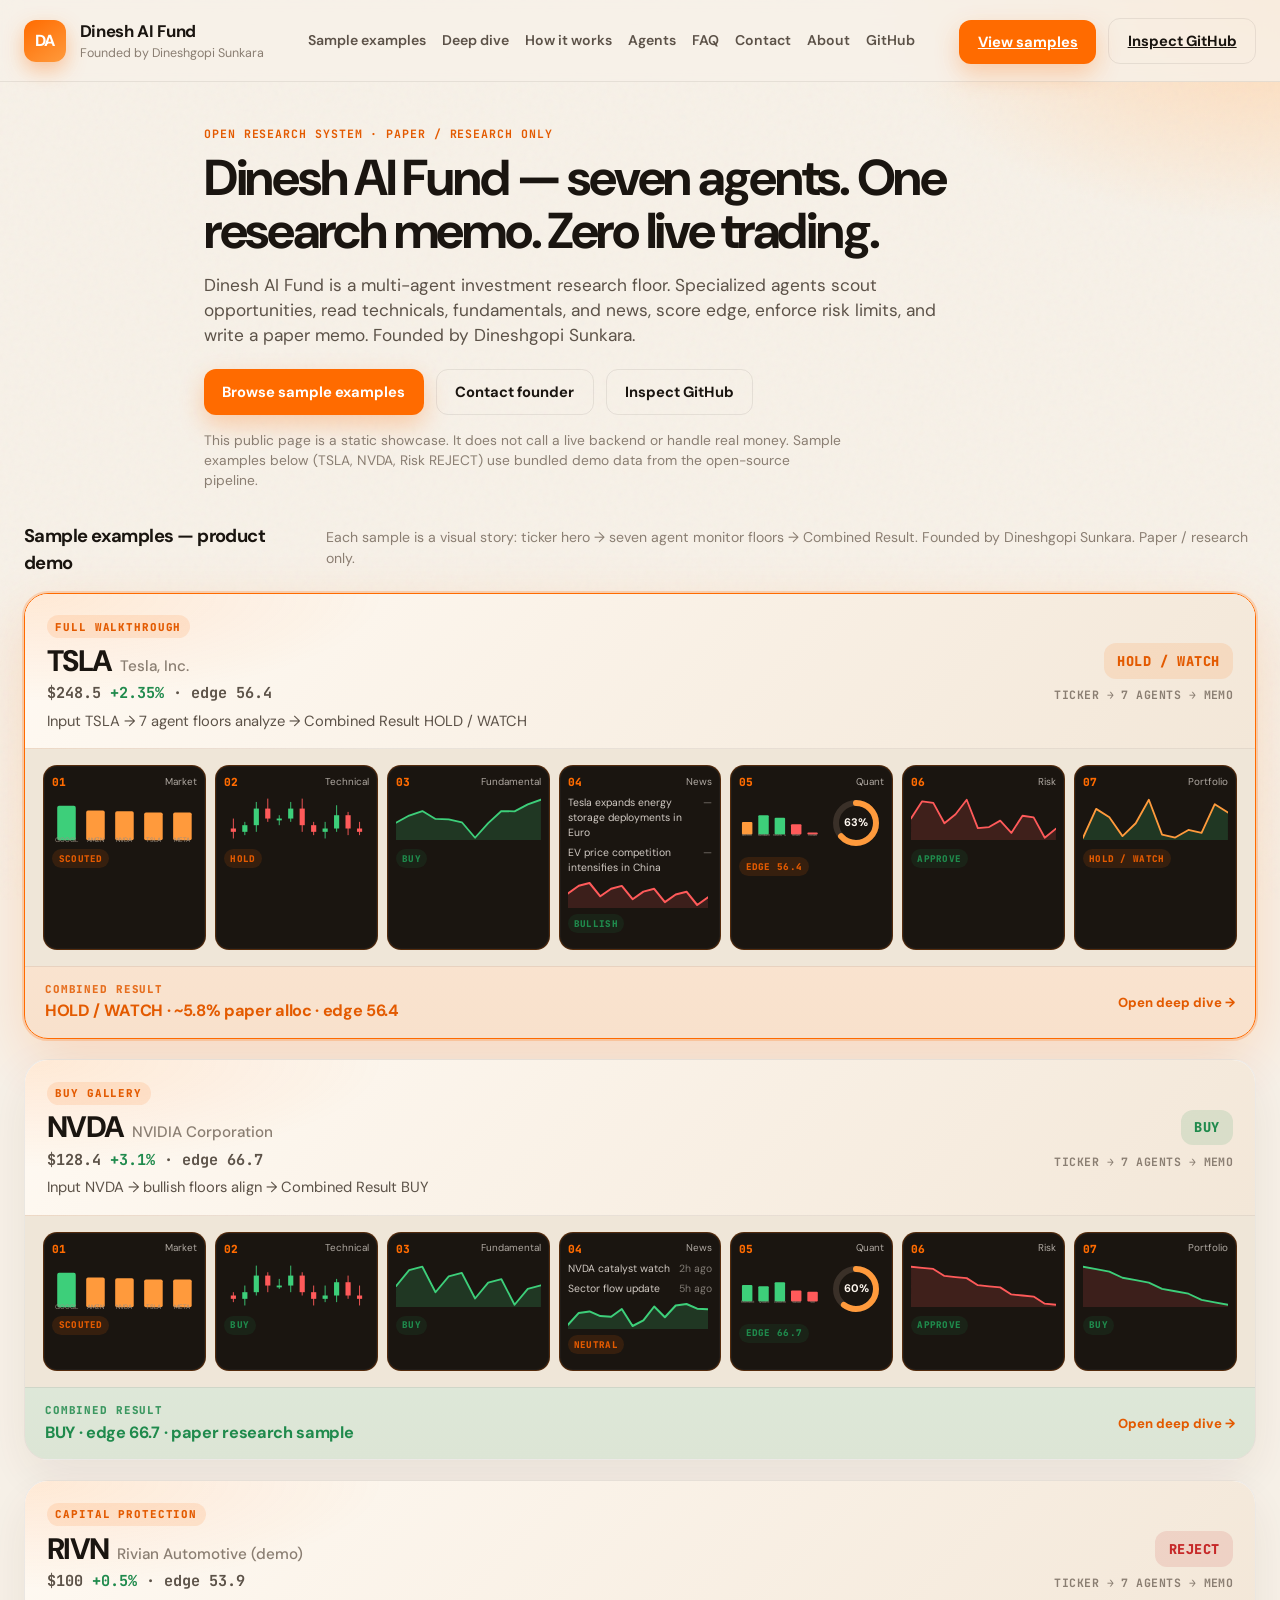
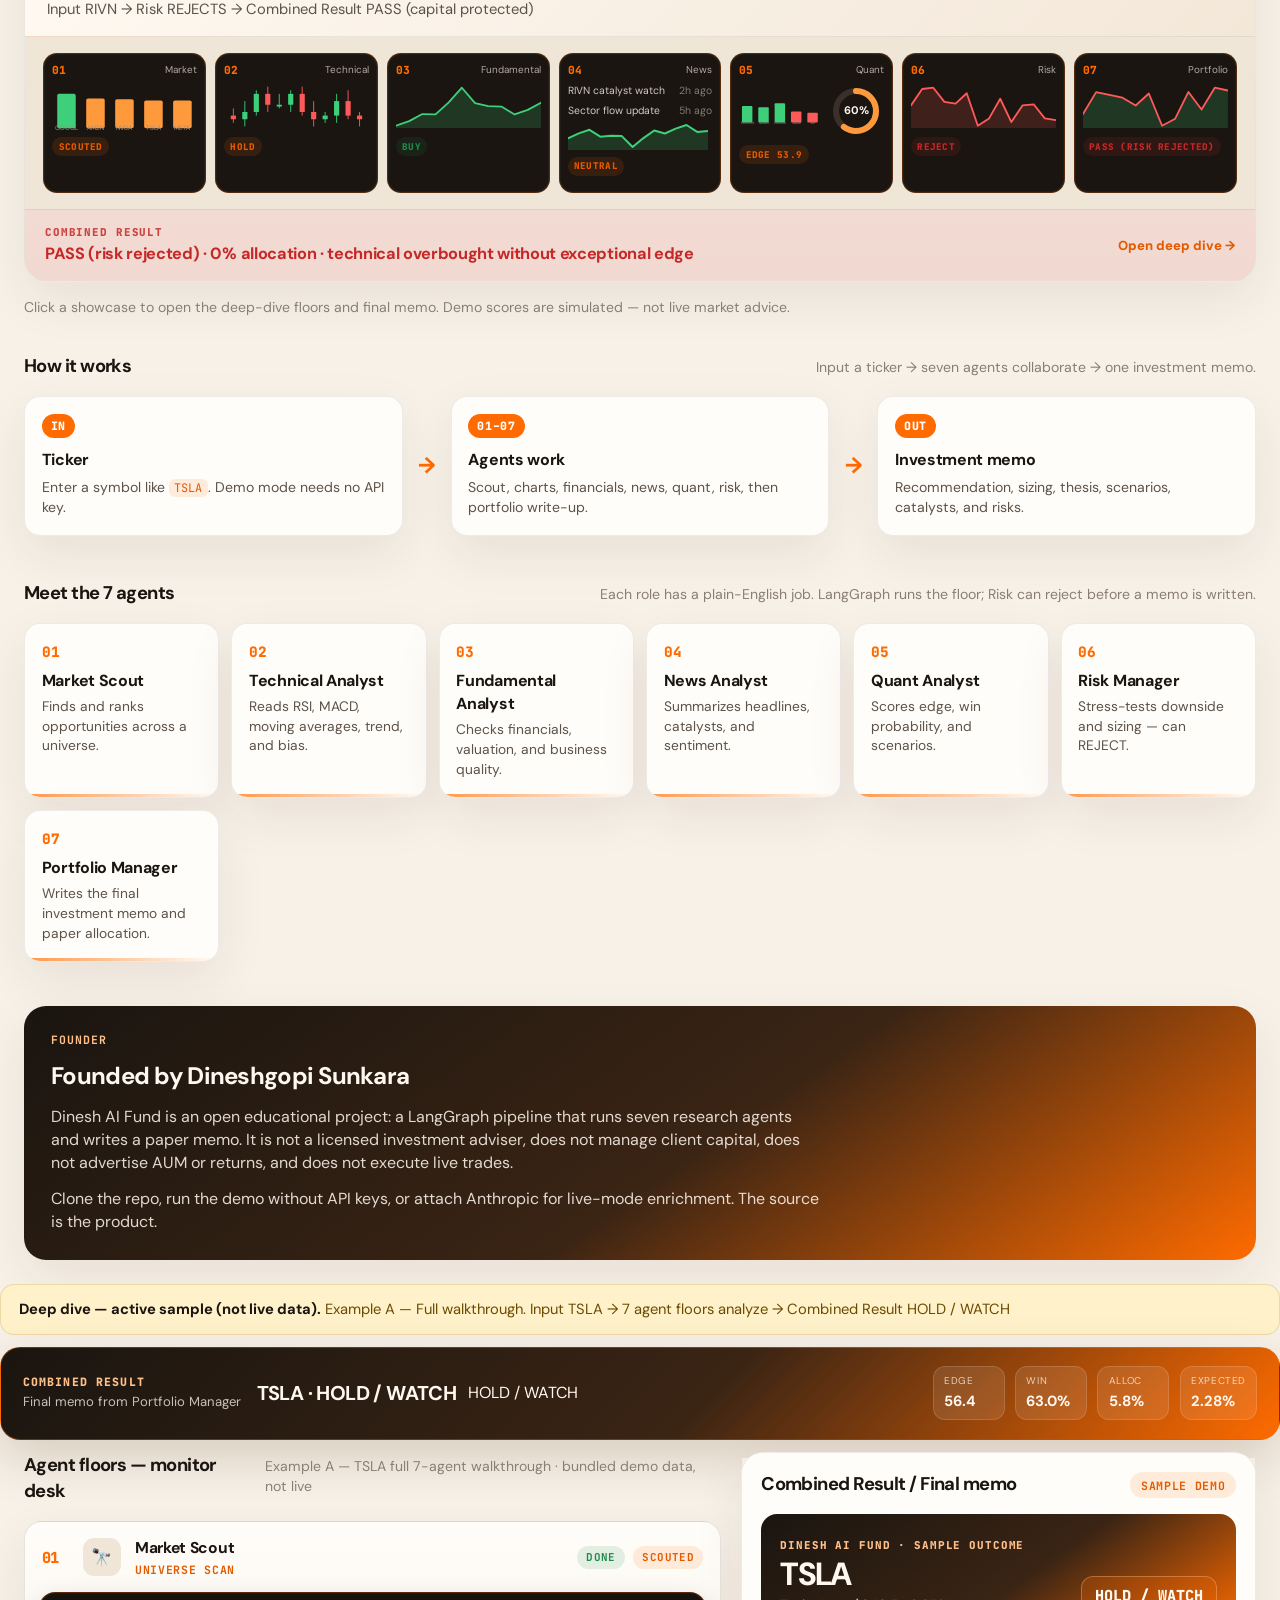
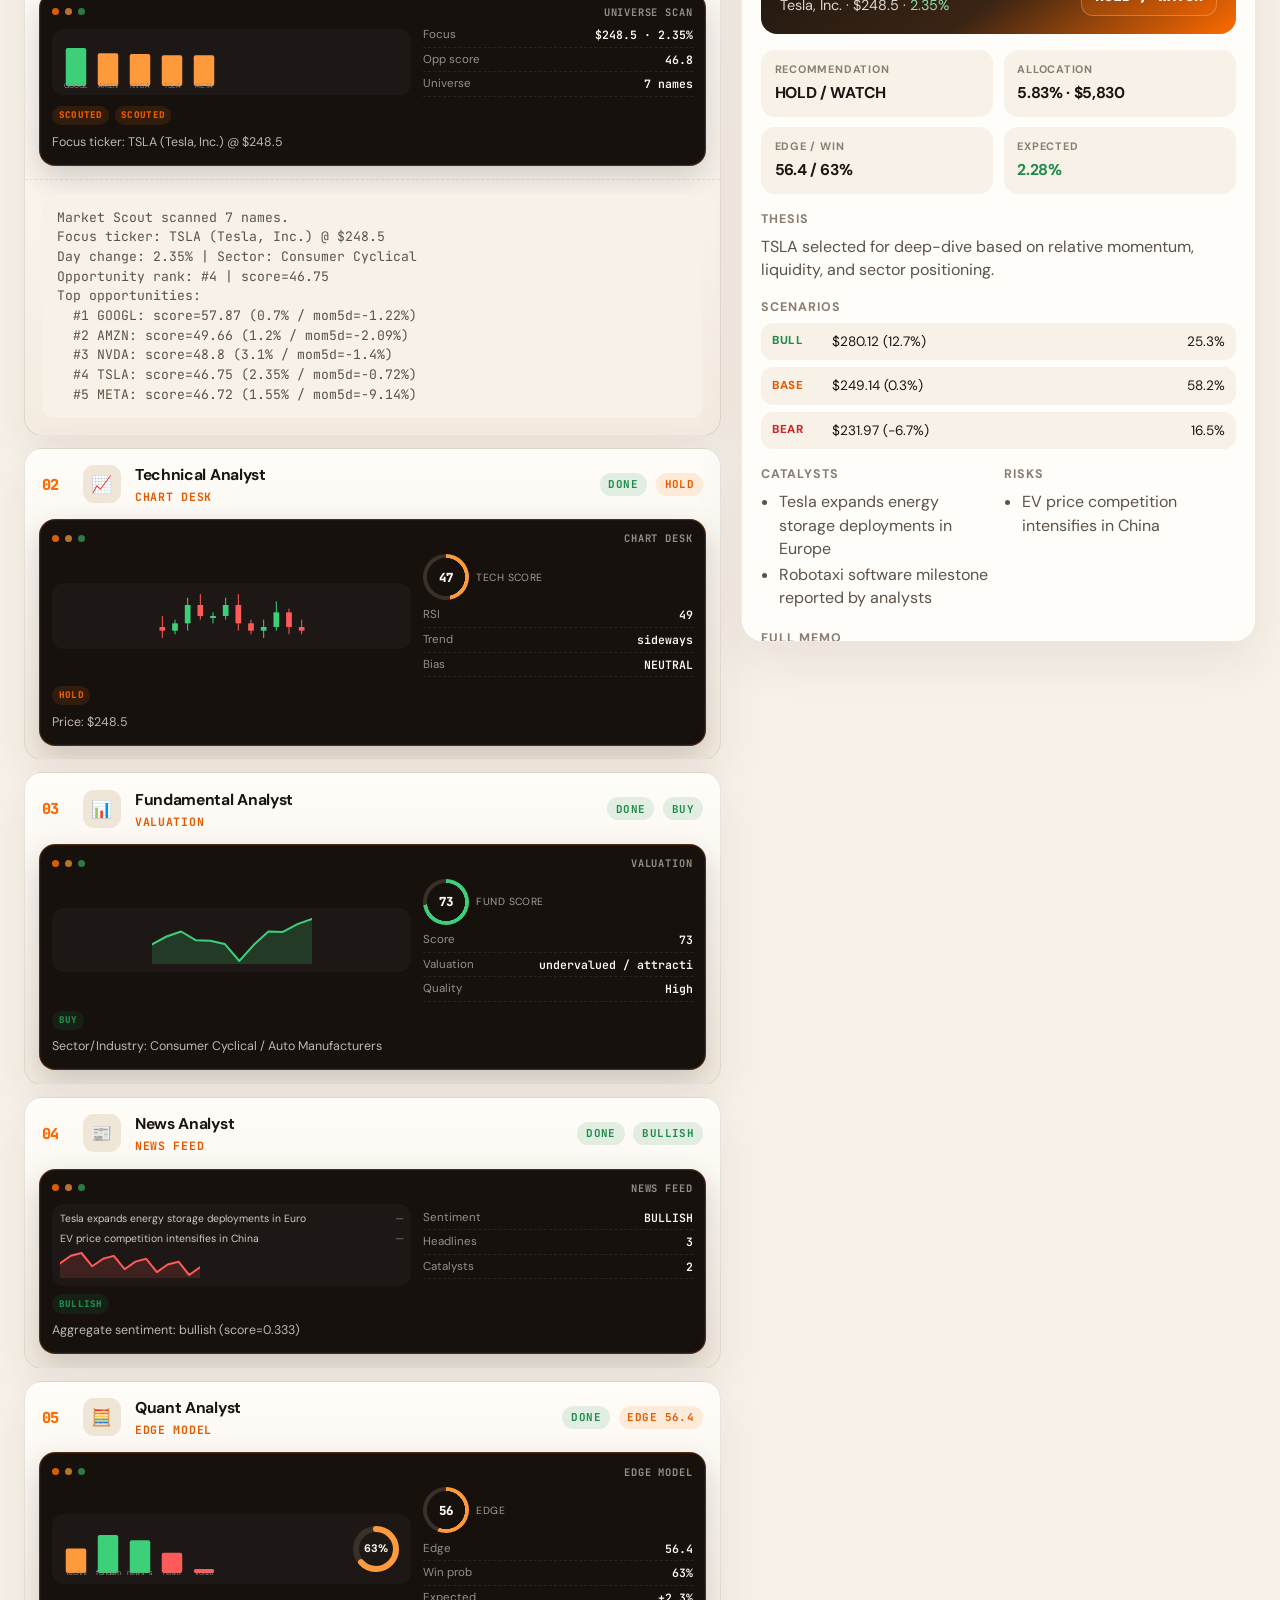
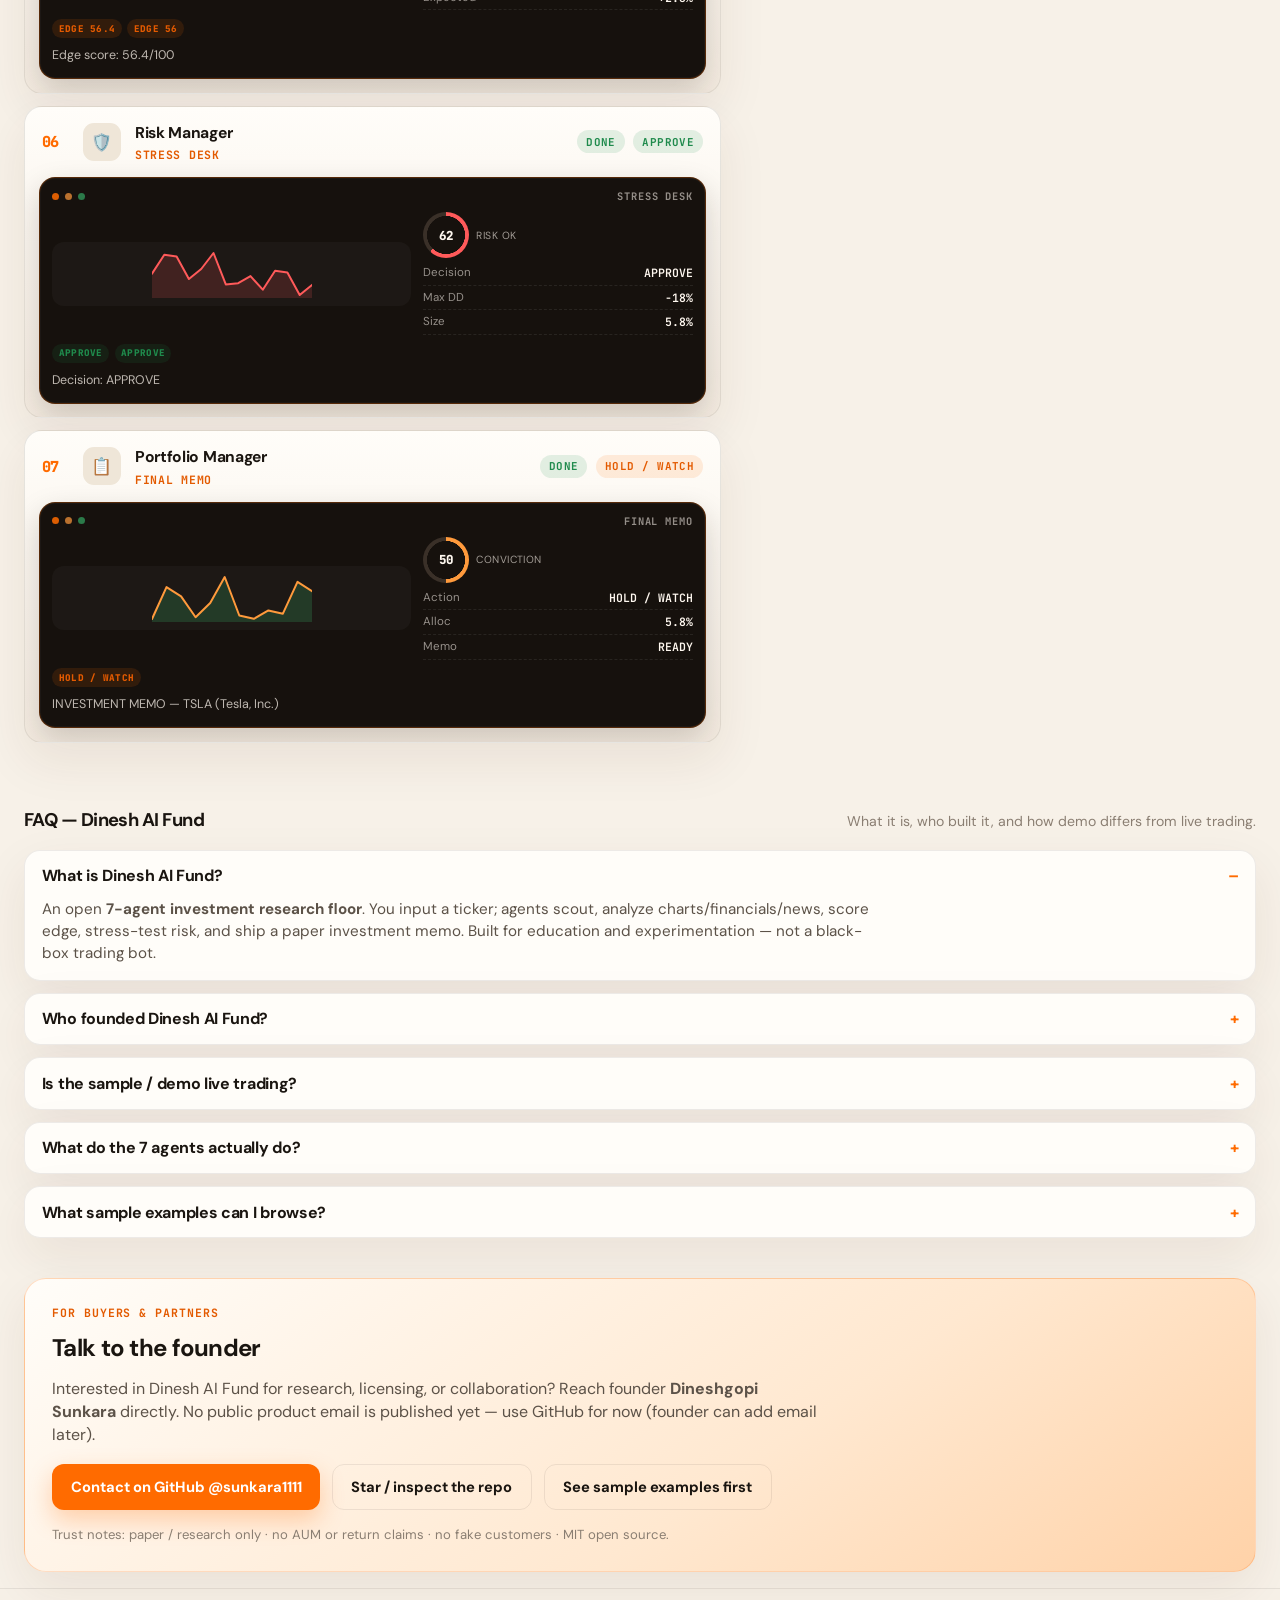
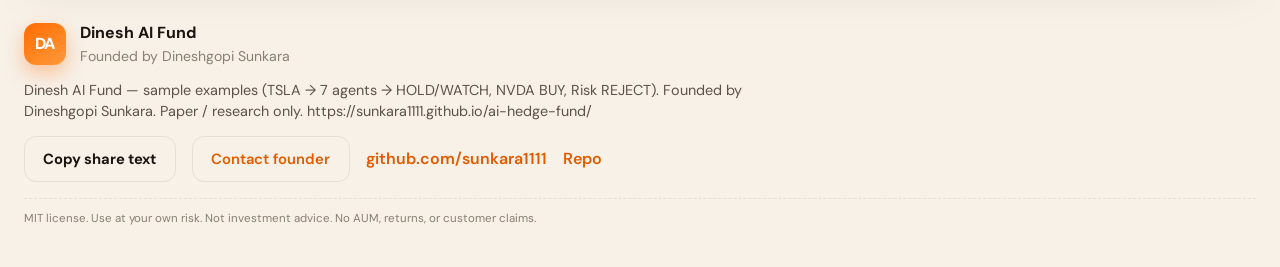
==== docs/index.html @ 0cd65ae2 "Raise sample examples to Instagram-floor product demo quality. Replace sparse text gallery cards wit" ====
<!DOCTYPE html>
<html lang="en">
<head>
  <meta charset="UTF-8" />
  <meta name="viewport" content="width=device-width, initial-scale=1" />
  <title>Dinesh AI Fund by Dineshgopi Sunkara — 7-Agent Investment Research</title>
  <meta name="description" content="Dinesh AI Fund by Dineshgopi Sunkara: a 7-agent AI investment research floor. Browse sample examples (TSLA, NVDA, Risk REJECT). Input a ticker → agents collaborate → paper memo. Not live trading. Not financial advice." />
  <meta name="author" content="Dineshgopi Sunkara" />
  <meta name="theme-color" content="#ff6b00" />
  <meta name="robots" content="index,follow" />
  <meta name="keywords" content="Dinesh AI Fund, Dineshgopi Sunkara, AI investment research, sample examples, multi-agent trading research, LangGraph, paper trading, investment memo, 7-agent research floor, Risk Manager REJECT" />
  <meta name="application-name" content="Dinesh AI Fund" />
  <link rel="sitemap" type="application/xml" title="Sitemap" href="https://sunkara1111.github.io/ai-hedge-fund/sitemap.xml" />

  <script type="application/ld+json">
  {
    "@context": "https://schema.org",
    "@graph": [
      {
        "@type": "Organization",
        "@id": "https://sunkara1111.github.io/ai-hedge-fund/#organization",
        "name": "Dinesh AI Fund",
        "url": "https://sunkara1111.github.io/ai-hedge-fund/",
        "logo": "https://sunkara1111.github.io/ai-hedge-fund/og-square.png",
        "founder": {
          "@type": "Person",
          "@id": "https://sunkara1111.github.io/ai-hedge-fund/#founder",
          "name": "Dineshgopi Sunkara",
          "url": "https://github.com/sunkara1111"
        },
        "sameAs": [
          "https://github.com/sunkara1111/ai-hedge-fund",
          "https://github.com/sunkara1111"
        ]
      },
      {
        "@type": "Person",
        "@id": "https://sunkara1111.github.io/ai-hedge-fund/#founder",
        "name": "Dineshgopi Sunkara",
        "url": "https://github.com/sunkara1111",
        "jobTitle": "Founder",
        "worksFor": {
          "@id": "https://sunkara1111.github.io/ai-hedge-fund/#organization"
        }
      },
      {
        "@type": "SoftwareApplication",
        "@id": "https://sunkara1111.github.io/ai-hedge-fund/#software",
        "name": "Dinesh AI Fund",
        "applicationCategory": "FinanceApplication",
        "operatingSystem": "Any",
        "url": "https://sunkara1111.github.io/ai-hedge-fund/",
        "description": "Dinesh AI Fund is a 7-agent investment research floor founded by Dineshgopi Sunkara. Public sample examples (TSLA, NVDA, Risk REJECT) show how agents produce a paper memo. Not a live trading product and not financial advice.",
        "author": {
          "@id": "https://sunkara1111.github.io/ai-hedge-fund/#founder"
        },
        "creator": {
          "@id": "https://sunkara1111.github.io/ai-hedge-fund/#founder"
        },
        "offers": {
          "@type": "Offer",
          "price": "0",
          "priceCurrency": "USD"
        },
        "isAccessibleForFree": true
      },
      {
        "@type": "WebSite",
        "@id": "https://sunkara1111.github.io/ai-hedge-fund/#website",
        "url": "https://sunkara1111.github.io/ai-hedge-fund/",
        "name": "Dinesh AI Fund",
        "description": "7-agent investment research floor founded by Dineshgopi Sunkara — with concrete sample examples on the public site.",
        "publisher": {
          "@id": "https://sunkara1111.github.io/ai-hedge-fund/#organization"
        },
        "inLanguage": "en"
      },
      {
        "@type": "FAQPage",
        "@id": "https://sunkara1111.github.io/ai-hedge-fund/#faq",
        "mainEntity": [
          {
            "@type": "Question",
            "name": "What is Dinesh AI Fund?",
            "acceptedAnswer": {
              "@type": "Answer",
              "text": "Dinesh AI Fund is an open 7-agent investment research system. Specialized agents scout opportunities, analyze technicals, fundamentals, and news, score edge, enforce risk limits, and write a paper investment memo."
            }
          },
          {
            "@type": "Question",
            "name": "Who built Dinesh AI Fund?",
            "acceptedAnswer": {
              "@type": "Answer",
              "text": "Dinesh AI Fund was founded by Dineshgopi Sunkara. The source code is on GitHub at https://github.com/sunkara1111/ai-hedge-fund."
            }
          },
          {
            "@type": "Question",
            "name": "Is the demo live trading?",
            "acceptedAnswer": {
              "@type": "Answer",
              "text": "No. Demo mode uses bundled or simulated data for paper research only. Dinesh AI Fund does not handle real money, does not execute live trades, and is not financial advice."
            }
          },
          {
            "@type": "Question",
            "name": "What sample examples are on the site?",
            "acceptedAnswer": {
              "@type": "Answer",
              "text": "The public site includes concrete sample examples: TSLA full 7-agent walkthrough with a HOLD/WATCH memo, NVDA abbreviated agent gallery with a BUY memo, and a Risk Manager REJECT example that shows capital protection. All samples use bundled demo data — paper / research only."
            }
          },
          {
            "@type": "Question",
            "name": "How can buyers or partners contact the founder?",
            "acceptedAnswer": {
              "@type": "Answer",
              "text": "Contact founder Dineshgopi Sunkara via GitHub at https://github.com/sunkara1111. A public product email can be added later."
            }
          }
        ]
      }
    ]
  }
  </script>
  <link rel="canonical" href="https://sunkara1111.github.io/ai-hedge-fund/" />
  <link rel="icon" type="image/png" href="./favicon.png" />
  <link rel="apple-touch-icon" href="./apple-touch-icon.png" />

  <meta property="og:type" content="website" />
  <meta property="og:site_name" content="Dinesh AI Fund" />
  <meta property="og:title" content="Dinesh AI Fund by Dineshgopi Sunkara — 7-Agent Investment Research" />
  <meta property="og:description" content="Founded by Dineshgopi Sunkara. Sample examples: TSLA HOLD/WATCH, NVDA BUY, Risk REJECT. Seven agents, paper memos only — not financial advice." />
  <meta property="og:url" content="https://sunkara1111.github.io/ai-hedge-fund/" />
  <meta property="og:image" content="https://sunkara1111.github.io/ai-hedge-fund/og-image.png?v=20260913b" />
  <meta property="og:image:width" content="1200" />
  <meta property="og:image:height" content="630" />
  <meta property="og:image:alt" content="Dinesh AI Fund product demo: TSLA hero, 7 agent monitor floors, Combined Result HOLD/WATCH. Founded by Dineshgopi Sunkara." />

  <meta name="twitter:card" content="summary_large_image" />
  <meta name="twitter:title" content="Dinesh AI Fund by Dineshgopi Sunkara — 7-Agent Investment Research" />
  <meta name="twitter:description" content="Founded by Dineshgopi Sunkara. Sample examples show 7 agents → memo (TSLA, NVDA, REJECT). Paper research only — not financial advice." />
  <meta name="twitter:image" content="https://sunkara1111.github.io/ai-hedge-fund/og-image.png?v=20260913b" />
  <meta name="twitter:image:alt" content="Dinesh AI Fund product demo: TSLA hero, 7 agent monitor floors, Combined Result HOLD/WATCH. Founded by Dineshgopi Sunkara." />

  <link rel="preconnect" href="https://fonts.googleapis.com" />
  <link rel="preconnect" href="https://fonts.gstatic.com" crossorigin />
  <link href="https://fonts.googleapis.com/css2?family=DM+Sans:ital,opsz,wght@0,9..40,400;0,9..40,500;0,9..40,600;0,9..40,700;0,9..40,800;1,9..40,400&family=JetBrains+Mono:wght@400;500;600&display=swap" rel="stylesheet" />
  <link rel="stylesheet" href="./styles.css?v=20260913b" />
</head>
<body>
  <div class="grain" aria-hidden="true"></div>
  <header class="topbar">
    <div class="brand">
      <div class="brand-mark">DA</div>
      <div class="brand-text">
        <strong>Dinesh AI Fund</strong>
        <span>Founded by Dineshgopi Sunkara</span>
      </div>
    </div>
    <nav class="nav" aria-label="Primary">
      <a href="#examples">Sample examples</a>
      <a href="#demo">Deep dive</a>
      <a href="#how">How it works</a>
      <a href="#agents">Agents</a>
      <a href="#faq">FAQ</a>
      <a href="#contact">Contact</a>
      <a href="#about">About</a>
      <a href="https://github.com/sunkara1111/ai-hedge-fund" target="_blank" rel="noopener noreferrer">GitHub</a>
    </nav>
    <div class="controls">
      <a class="btn btn-primary" href="#examples" id="cta-load">View samples</a>
      <a class="btn btn-ghost" href="https://github.com/sunkara1111/ai-hedge-fund" target="_blank" rel="noopener noreferrer">Inspect GitHub</a>
    </div>
  </header>

  <section class="hero" id="top">
    <p class="eyebrow">Open research system · paper / research only</p>
    <h1>Dinesh AI Fund — seven agents. One research memo. Zero live trading.</h1>
    <p class="lede">Dinesh AI Fund is a multi-agent investment research floor. Specialized agents scout opportunities, read technicals, fundamentals, and news, score edge, enforce risk limits, and write a paper memo. Founded by Dineshgopi Sunkara.</p>
    <div class="hero-actions">
      <a class="btn btn-primary" href="#examples" id="cta-demo">Browse sample examples</a>
      <a class="btn btn-ghost" href="#contact">Contact founder</a>
      <a class="btn btn-ghost" href="https://github.com/sunkara1111/ai-hedge-fund" target="_blank" rel="noopener noreferrer">Inspect GitHub</a>
    </div>
    <p class="hero-note">This public page is a static showcase. It does not call a live backend or handle real money. Sample examples below (TSLA, NVDA, Risk REJECT) use bundled demo data from the open-source pipeline.</p>
  </section>

  <section class="examples" id="examples">
    <div class="section-head">
      <h2>Sample examples — product demo</h2>
      <p class="muted">Each sample is a visual story: ticker hero → seven agent monitor floors → Combined Result. Founded by Dineshgopi Sunkara. Paper / research only.</p>
    </div>
    <div class="examples-grid" id="examples-grid" aria-label="Sample example gallery">
      <!-- filled by app.js from sample-examples.json -->
    </div>
    <p class="examples-note">Click a showcase to open the deep-dive floors and final memo. Demo scores are simulated — not live market advice.</p>
  </section>

  <section class="how" id="how">
    <div class="section-head">
      <h2>How it works</h2>
      <p class="muted">Input a ticker → seven agents collaborate → one investment memo.</p>
    </div>
    <div class="flow-track" aria-label="Product walkthrough">
      <div class="flow-step">
        <span class="flow-num">In</span>
        <strong>Ticker</strong>
        <p>Enter a symbol like <code>TSLA</code>. Demo mode needs no API key.</p>
      </div>
      <div class="flow-arrow" aria-hidden="true">→</div>
      <div class="flow-step">
        <span class="flow-num">01–07</span>
        <strong>Agents work</strong>
        <p>Scout, charts, financials, news, quant, risk, then portfolio write-up.</p>
      </div>
      <div class="flow-arrow" aria-hidden="true">→</div>
      <div class="flow-step">
        <span class="flow-num">Out</span>
        <strong>Investment memo</strong>
        <p>Recommendation, sizing, thesis, scenarios, catalysts, and risks.</p>
      </div>
    </div>
  </section>

  <section class="arch" id="agents">
    <div class="section-head">
      <h2>Meet the 7 agents</h2>
      <p class="muted">Each role has a plain-English job. LangGraph runs the floor; Risk can reject before a memo is written.</p>
    </div>
    <div class="arch-grid">
      <article class="arch-card"><span>01</span><strong>Market Scout</strong><p>Finds and ranks opportunities across a universe.</p></article>
      <article class="arch-card"><span>02</span><strong>Technical Analyst</strong><p>Reads RSI, MACD, moving averages, trend, and bias.</p></article>
      <article class="arch-card"><span>03</span><strong>Fundamental Analyst</strong><p>Checks financials, valuation, and business quality.</p></article>
      <article class="arch-card"><span>04</span><strong>News Analyst</strong><p>Summarizes headlines, catalysts, and sentiment.</p></article>
      <article class="arch-card"><span>05</span><strong>Quant Analyst</strong><p>Scores edge, win probability, and scenarios.</p></article>
      <article class="arch-card"><span>06</span><strong>Risk Manager</strong><p>Stress-tests downside and sizing — can REJECT.</p></article>
      <article class="arch-card"><span>07</span><strong>Portfolio Manager</strong><p>Writes the final investment memo and paper allocation.</p></article>
    </div>
  </section>

  <section class="about" id="about">
    <div class="about-card">
      <p class="eyebrow">Founder</p>
      <h2>Founded by Dineshgopi Sunkara</h2>
      <p>Dinesh AI Fund is an open educational project: a LangGraph pipeline that runs seven research agents and writes a paper memo. It is not a licensed investment adviser, does not manage client capital, does not advertise AUM or returns, and does not execute live trades.</p>
      <p>Clone the repo, run the demo without API keys, or attach Anthropic for live-mode enrichment. The source is the product.</p>
    </div>
  </section>

  <div class="sample-banner" id="demo-banner">
    <strong>Deep dive — active sample (not live data).</strong>
    <span id="demo-banner-detail">Select TSLA, NVDA, or Risk REJECT above. Below: each agent’s output card plus the Combined Result / Final memo from bundled sample JSON.</span>
  </div>

  <div class="combined-banner" id="combined-banner" hidden></div>

  <main class="layout showcase" id="demo">
    <section class="floor">
      <div class="section-head">
        <h2>Agent floors — monitor desk</h2>
        <p id="status-line" class="muted">Loading bundled sample analysis…</p>
      </div>
      <div class="agent-stack" id="agent-stack"></div>
    </section>

    <aside class="memo-panel">
      <div class="section-head">
        <h2>Combined Result / Final memo</h2>
        <span class="pill" id="mode-pill">SAMPLE</span>
      </div>

      <div class="memo-hero" id="memo-hero">
        <div class="memo-empty">
          <div class="memo-empty-icon">◇</div>
          <p>Bundled sample result appears here.</p>
        </div>
      </div>

      <div class="memo-grid" id="memo-grid" hidden>
        <div class="stat-card">
          <span class="stat-label">Recommendation</span>
          <strong id="m-rec">—</strong>
        </div>
        <div class="stat-card">
          <span class="stat-label">Allocation</span>
          <strong id="m-alloc">—</strong>
        </div>
        <div class="stat-card">
          <span class="stat-label">Edge / Win</span>
          <strong id="m-edge">—</strong>
        </div>
        <div class="stat-card">
          <span class="stat-label">Expected</span>
          <strong id="m-exp">—</strong>
        </div>
      </div>

      <div class="memo-block" id="block-thesis" hidden>
        <h3>Thesis</h3>
        <p id="m-thesis"></p>
      </div>

      <div class="memo-block" id="block-scenarios" hidden>
        <h3>Scenarios</h3>
        <div class="scenario-row" id="m-scenarios"></div>
      </div>

      <div class="memo-split" id="block-lists" hidden>
        <div class="memo-block">
          <h3>Catalysts</h3>
          <ul id="m-catalysts"></ul>
        </div>
        <div class="memo-block">
          <h3>Risks</h3>
          <ul id="m-risks"></ul>
        </div>
      </div>

      <div class="memo-block" id="block-full" hidden>
        <h3>Full Memo</h3>
        <pre id="m-full" class="memo-pre"></pre>
      </div>

      <div class="scan-block" id="scan-block" hidden>
        <h3>Universe Scan</h3>
        <div class="scan-list" id="scan-list"></div>
      </div>

      <p class="disclaimer">Paper / research only. Not financial advice. This showcase uses included demo data and does not handle real money.</p>
    </aside>
  </main>


  <section class="faq" id="faq">
    <div class="section-head">
      <h2>FAQ — Dinesh AI Fund</h2>
      <p class="muted">What it is, who built it, and how demo differs from live trading.</p>
    </div>
    <div class="faq-grid">
      <details class="faq-item" open>
        <summary>What is Dinesh AI Fund?</summary>
        <p>An open <strong>7-agent investment research floor</strong>. You input a ticker; agents scout, analyze charts/financials/news, score edge, stress-test risk, and ship a paper investment memo. Built for education and experimentation — not a black-box trading bot.</p>
      </details>
      <details class="faq-item">
        <summary>Who founded Dinesh AI Fund?</summary>
        <p><strong>Dineshgopi Sunkara</strong> founded Dinesh AI Fund. Source and issues live on <a href="https://github.com/sunkara1111/ai-hedge-fund" target="_blank" rel="noopener noreferrer">GitHub</a>.</p>
      </details>
      <details class="faq-item">
        <summary>Is the sample / demo live trading?</summary>
        <p><strong>No.</strong> Demo mode uses bundled or simulated data. The product does not handle real money, does not execute live trades, and is not financial advice. Live mode only enriches analysis with an optional Anthropic API key — still paper research.</p>
      </details>
      <details class="faq-item">
        <summary>What do the 7 agents actually do?</summary>
        <p>01 Market Scout ranks opportunities · 02 Technical Analyst reads charts · 03 Fundamental Analyst checks financials · 04 News Analyst weighs headlines · 05 Quant Analyst scores edge · 06 Risk Manager can REJECT · 07 Portfolio Manager writes the final memo.</p>
      </details>
      <details class="faq-item">
        <summary>What sample examples can I browse?</summary>
        <p><strong>Example A — TSLA:</strong> full 7-agent walkthrough ending in HOLD/WATCH. <strong>Example B — NVDA:</strong> abbreviated gallery with a BUY memo. <strong>Example C — RIVN:</strong> Risk Manager REJECTS to show capital protection. All bundled demo data.</p>
      </details>
    </div>
  </section>

  <section class="contact" id="contact">
    <div class="contact-card">
      <p class="eyebrow">For buyers &amp; partners</p>
      <h2>Talk to the founder</h2>
      <p class="contact-lede">Interested in Dinesh AI Fund for research, licensing, or collaboration? Reach founder <strong>Dineshgopi Sunkara</strong> directly. No public product email is published yet — use GitHub for now (founder can add email later).</p>
      <div class="contact-actions">
        <a class="btn btn-primary" href="https://github.com/sunkara1111" target="_blank" rel="noopener noreferrer">Contact on GitHub @sunkara1111</a>
        <a class="btn btn-ghost" href="https://github.com/sunkara1111/ai-hedge-fund" target="_blank" rel="noopener noreferrer">Star / inspect the repo</a>
        <a class="btn btn-ghost" href="#examples">See sample examples first</a>
      </div>
      <p class="contact-trust">Trust notes: paper / research only · no AUM or return claims · no fake customers · MIT open source.</p>
    </div>
  </section>

  <footer class="site-footer">
    <div class="footer-brand">
      <div class="brand-mark">DA</div>
      <div>
        <strong>Dinesh AI Fund</strong>
        <p>Founded by Dineshgopi Sunkara</p>
      </div>
    </div>
    <p class="share-line" id="share-text">Dinesh AI Fund — sample examples (TSLA → 7 agents → HOLD/WATCH, NVDA BUY, Risk REJECT). Founded by Dineshgopi Sunkara. Paper / research only. https://sunkara1111.github.io/ai-hedge-fund/</p>
    <div class="footer-actions">
      <button type="button" class="btn btn-ghost" id="btn-copy-share">Copy share text</button>
      <a class="btn btn-ghost" href="#contact">Contact founder</a>
      <a href="https://github.com/sunkara1111" target="_blank" rel="noopener noreferrer">github.com/sunkara1111</a>
      <a href="https://github.com/sunkara1111/ai-hedge-fund" target="_blank" rel="noopener noreferrer">Repo</a>
    </div>
    <p class="disclaimer">MIT license. Use at your own risk. Not investment advice. No AUM, returns, or customer claims.</p>
  </footer>

  <script src="./app.js?v=20260913b"></script>
</body>
</html>
---- docs/styles.css ----
:root {
  --cream: #f7f1e8;
  --cream-2: #efe6d8;
  --ink: #1a1510;
  --ink-soft: #5c5248;
  --muted: #8a7e72;
  --orange: #ff6b00;
  --orange-deep: #e35a00;
  --orange-soft: rgba(255, 107, 0, 0.12);
  --bull: #1f8a4c;
  --bull-bg: rgba(31, 138, 76, 0.12);
  --bear: #c62828;
  --bear-bg: rgba(198, 40, 40, 0.12);
  --card: #fffdf9;
  --line: rgba(26, 21, 16, 0.08);
  --shadow: 0 18px 50px rgba(80, 40, 0, 0.08);
  --radius: 18px;
  --mono: "JetBrains Mono", ui-monospace, monospace;
  --sans: "DM Sans", system-ui, sans-serif;
}

* { box-sizing: border-box; }
html, body { margin: 0; padding: 0; }
body {
  font-family: var(--sans);
  color: var(--ink);
  background: radial-gradient(1200px 600px at 10% -10%, #ffe3c4 0%, transparent 55%),
              radial-gradient(900px 500px at 100% 0%, #ffd7b0 0%, transparent 45%),
              var(--cream);
  min-height: 100vh;
  line-height: 1.45;
}

.grain {
  pointer-events: none;
  position: fixed;
  inset: 0;
  opacity: 0.035;
  background-image: url("data:image/svg+xml,%3Csvg viewBox='0 0 200 200' xmlns='http://www.w3.org/2000/svg'%3E%3Cfilter id='n'%3E%3CfeTurbulence type='fractalNoise' baseFrequency='0.85' numOctaves='4' stitchTiles='stitch'/%3E%3C/filter%3E%3Crect width='100%25' height='100%25' filter='url(%23n)'/%3E%3C/svg%3E");
  z-index: 0;
}

.topbar, .layout { position: relative; z-index: 1; }

.topbar {
  display: flex;
  align-items: center;
  justify-content: space-between;
  gap: 1.25rem;
  padding: 1.1rem 1.5rem;
  border-bottom: 1px solid var(--line);
  backdrop-filter: blur(10px);
  background: rgba(247, 241, 232, 0.82);
  position: sticky;
  top: 0;
  z-index: 20;
}

.brand { display: flex; align-items: center; gap: 0.85rem; }
.brand-mark {
  width: 42px; height: 42px;
  border-radius: 12px;
  background: linear-gradient(145deg, var(--orange), #ff9a3c);
  color: white;
  font-weight: 800;
  display: grid; place-items: center;
  letter-spacing: -0.04em;
  box-shadow: 0 8px 20px rgba(255, 107, 0, 0.35);
}
.brand-text { display: flex; flex-direction: column; }
.brand-text strong { font-size: 1.05rem; letter-spacing: -0.02em; }
.brand-text span { font-size: 0.78rem; color: var(--muted); }

.controls {
  display: flex;
  align-items: end;
  gap: 0.75rem;
  flex-wrap: wrap;
}

.field { display: flex; flex-direction: column; gap: 0.3rem; }
.field span { font-size: 0.7rem; font-weight: 600; text-transform: uppercase; letter-spacing: 0.08em; color: var(--muted); }
.field input {
  width: 120px;
  padding: 0.7rem 0.85rem;
  border-radius: 12px;
  border: 1.5px solid var(--line);
  background: var(--card);
  font: 600 0.95rem var(--mono);
  text-transform: uppercase;
  color: var(--ink);
  outline: none;
}
.field input:focus { border-color: var(--orange); box-shadow: 0 0 0 3px var(--orange-soft); }

.demo-toggle {
  display: inline-flex;
  align-items: center;
  gap: 0.5rem;
  cursor: pointer;
  user-select: none;
  padding-bottom: 0.55rem;
}
.demo-toggle input { position: absolute; opacity: 0; width: 0; height: 0; }
.switch {
  width: 42px; height: 24px; border-radius: 999px;
  background: #d6cbbb; position: relative; transition: 0.2s;
}
.switch::after {
  content: "";
  position: absolute; top: 3px; left: 3px;
  width: 18px; height: 18px; border-radius: 50%;
  background: white; transition: 0.2s;
  box-shadow: 0 2px 6px rgba(0,0,0,0.15);
}
.demo-toggle input:checked + .switch { background: var(--orange); }
.demo-toggle input:checked + .switch::after { transform: translateX(18px); }
.demo-label { font-weight: 700; font-size: 0.85rem; color: var(--ink-soft); }

.btn {
  border: none;
  border-radius: 12px;
  padding: 0.75rem 1.15rem;
  font: 700 0.92rem var(--sans);
  cursor: pointer;
  transition: transform 0.12s ease, box-shadow 0.12s ease, background 0.12s;
}
.btn:active { transform: translateY(1px); }
.btn:disabled { opacity: 0.55; cursor: wait; }
.btn-primary {
  background: var(--orange);
  color: white;
  box-shadow: 0 10px 24px rgba(255, 107, 0, 0.28);
}
.btn-primary:hover:not(:disabled) { background: var(--orange-deep); }
.btn-ghost {
  background: transparent;
  color: var(--ink);
  border: 1.5px solid var(--line);
}
.btn-ghost:hover:not(:disabled) { border-color: var(--orange); color: var(--orange-deep); }

.layout {
  display: grid;
  grid-template-columns: minmax(0, 1.15fr) minmax(320px, 0.85fr);
  gap: 1.25rem;
  padding: 1.25rem 1.5rem 2rem;
  max-width: 1400px;
  margin: 0 auto;
}

.section-head {
  display: flex;
  align-items: baseline;
  justify-content: space-between;
  gap: 1rem;
  margin-bottom: 1rem;
}
.section-head h2 {
  margin: 0;
  font-size: 1.15rem;
  letter-spacing: -0.03em;
}
.muted { color: var(--muted); font-size: 0.88rem; margin: 0; }

.pill {
  font: 700 0.72rem var(--mono);
  letter-spacing: 0.06em;
  padding: 0.35rem 0.65rem;
  border-radius: 999px;
  background: var(--orange-soft);
  color: var(--orange-deep);
  text-transform: uppercase;
}
.pill.live { background: var(--bull-bg); color: var(--bull); }
.pill.busy { background: #fff1c9; color: #9a6b00; }

.agent-stack { display: flex; flex-direction: column; gap: 0.75rem; }

.agent-card {
  background: var(--card);
  border: 1px solid var(--line);
  border-radius: var(--radius);
  box-shadow: var(--shadow);
  overflow: hidden;
  transition: border-color 0.15s ease;
}
.agent-card[data-status="running"] { border-color: rgba(255, 107, 0, 0.45); }
.agent-card[data-status="done"] { border-color: rgba(26, 21, 16, 0.1); }

.agent-head {
  display: grid;
  grid-template-columns: auto 1fr auto;
  gap: 0.9rem;
  align-items: center;
  padding: 0.95rem 1.05rem;
  cursor: pointer;
  width: 100%;
  background: transparent;
  border: none;
  text-align: left;
  font: inherit;
  color: inherit;
}
.agent-num {
  font: 800 0.95rem var(--mono);
  color: var(--orange);
  letter-spacing: -0.04em;
  min-width: 2rem;
}
.agent-icon {
  width: 38px; height: 38px;
  border-radius: 11px;
  display: grid; place-items: center;
  background: var(--cream-2);
  font-size: 1.05rem;
}
.agent-meta { display: flex; flex-direction: column; gap: 0.15rem; min-width: 0; }
.agent-meta strong { font-size: 0.98rem; letter-spacing: -0.02em; }
.agent-meta span { font-size: 0.8rem; color: var(--muted); white-space: nowrap; overflow: hidden; text-overflow: ellipsis; }

.agent-side { display: flex; align-items: center; gap: 0.55rem; flex-wrap: wrap; justify-content: flex-end; }

.status-chip, .verdict-chip {
  font: 700 0.68rem var(--mono);
  letter-spacing: 0.04em;
  text-transform: uppercase;
  padding: 0.28rem 0.55rem;
  border-radius: 999px;
}
.status-chip.pending { background: #efe8dc; color: var(--muted); }
.status-chip.running { background: #fff1c9; color: #9a6b00; animation: pulse 1.1s ease infinite; }
.status-chip.done { background: var(--bull-bg); color: var(--bull); }
.verdict-chip.bull { background: var(--bull-bg); color: var(--bull); }
.verdict-chip.bear { background: var(--bear-bg); color: var(--bear); }
.verdict-chip.neutral { background: var(--orange-soft); color: var(--orange-deep); }

@keyframes pulse {
  0%, 100% { opacity: 1; }
  50% { opacity: 0.55; }
}

.agent-body {
  display: none;
  padding: 0 1.05rem 1.05rem;
  border-top: 1px dashed var(--line);
}
.agent-card.open .agent-body { display: block; }
.rationale {
  margin: 0.85rem 0 0;
  padding: 0.85rem 0.95rem;
  background: var(--cream);
  border-radius: 12px;
  font: 0.82rem/1.5 var(--mono);
  white-space: pre-wrap;
  color: var(--ink-soft);
  max-height: 260px;
  overflow: auto;
}

.memo-panel {
  background: var(--card);
  border: 1px solid var(--line);
  border-radius: calc(var(--radius) + 4px);
  box-shadow: var(--shadow);
  padding: 1.15rem 1.2rem 1.3rem;
  position: sticky;
  top: 88px;
  max-height: calc(100vh - 110px);
  overflow: auto;
}

.memo-hero {
  min-height: 120px;
  border-radius: 16px;
  background: linear-gradient(145deg, #1a1510, #3a2414 55%, #ff6b00);
  color: #fff8f0;
  padding: 1.15rem 1.2rem;
  margin-bottom: 1rem;
  display: flex;
  align-items: center;
}
.memo-empty { text-align: center; width: 100%; opacity: 0.9; }
.memo-empty-icon { font-size: 1.6rem; margin-bottom: 0.35rem; opacity: 0.7; }
.memo-empty p { margin: 0; font-size: 0.9rem; color: rgba(255,248,240,0.78); }
.memo-hero.filled {
  display: grid;
  grid-template-columns: 1fr auto;
  gap: 0.75rem;
  align-items: end;
}
.memo-hero .ticker-lg {
  font: 800 2rem/1 var(--sans);
  letter-spacing: -0.05em;
  margin: 0 0 0.35rem;
}
.memo-hero .quote-line { margin: 0; opacity: 0.85; font-size: 0.9rem; }
.memo-hero .rec-badge {
  font: 800 0.95rem var(--mono);
  padding: 0.55rem 0.8rem;
  border-radius: 12px;
  background: rgba(255,255,255,0.14);
  border: 1px solid rgba(255,255,255,0.18);
}

.memo-grid {
  display: grid;
  grid-template-columns: 1fr 1fr;
  gap: 0.65rem;
  margin-bottom: 1rem;
}
.stat-card {
  background: var(--cream);
  border-radius: 14px;
  padding: 0.75rem 0.85rem;
  display: flex;
  flex-direction: column;
  gap: 0.25rem;
}
.stat-label {
  font-size: 0.68rem;
  text-transform: uppercase;
  letter-spacing: 0.07em;
  color: var(--muted);
  font-weight: 700;
}
.stat-card strong { font-size: 0.98rem; letter-spacing: -0.02em; }
.stat-card strong.bull { color: var(--bull); }
.stat-card strong.bear { color: var(--bear); }

.memo-block { margin-bottom: 1rem; }
.memo-block h3, .scan-block h3 {
  margin: 0 0 0.45rem;
  font-size: 0.78rem;
  text-transform: uppercase;
  letter-spacing: 0.08em;
  color: var(--muted);
}
.memo-block p { margin: 0; color: var(--ink-soft); }
.memo-block ul { margin: 0; padding-left: 1.1rem; color: var(--ink-soft); }
.memo-block li { margin: 0.2rem 0; }

.scenario-row { display: grid; gap: 0.45rem; }
.scenario {
  display: grid;
  grid-template-columns: 52px 1fr auto;
  gap: 0.5rem;
  align-items: center;
  background: var(--cream);
  border-radius: 12px;
  padding: 0.55rem 0.7rem;
  font-size: 0.85rem;
}
.scenario .tag { font-weight: 800; font-size: 0.72rem; letter-spacing: 0.05em; }
.scenario.bull .tag { color: var(--bull); }
.scenario.base .tag { color: var(--orange-deep); }
.scenario.bear .tag { color: var(--bear); }

.memo-split {
  display: grid;
  grid-template-columns: 1fr 1fr;
  gap: 0.75rem;
}

.memo-pre {
  margin: 0;
  padding: 0.85rem;
  background: #1a1510;
  color: #f5e6d3;
  border-radius: 12px;
  font: 0.72rem/1.45 var(--mono);
  white-space: pre-wrap;
  max-height: 280px;
  overflow: auto;
}

.scan-list { display: flex; flex-direction: column; gap: 0.4rem; }
.scan-row {
  display: grid;
  grid-template-columns: 28px 56px 1fr auto;
  gap: 0.5rem;
  align-items: center;
  padding: 0.45rem 0.6rem;
  border-radius: 10px;
  background: var(--cream);
  font-size: 0.82rem;
}
.scan-row .rank { font-weight: 800; color: var(--orange); font-family: var(--mono); }
.scan-row .sym { font-weight: 700; font-family: var(--mono); }

.disclaimer {
  margin: 1rem 0 0;
  font-size: 0.72rem;
  color: var(--muted);
  border-top: 1px dashed var(--line);
  padding-top: 0.75rem;
}

@media (max-width: 980px) {
  .layout { grid-template-columns: 1fr; }
  .memo-panel { position: static; max-height: none; }
  .topbar { flex-direction: column; align-items: stretch; }
  .controls { justify-content: flex-start; }
}

.nav {
  display: flex;
  align-items: center;
  gap: 1rem;
  flex-wrap: wrap;
}
.nav a {
  color: var(--ink-soft);
  text-decoration: none;
  font-weight: 600;
  font-size: 0.88rem;
}
.nav a:hover { color: var(--orange-deep); }

.hero, .how, .arch, .about, .faq, .contact, .site-footer {
  position: relative;
  z-index: 1;
  max-width: 1400px;
  margin: 0 auto;
  padding: 2.25rem 1.5rem 0;
}

.hero { padding-top: 2.75rem; padding-bottom: 0.5rem; max-width: 920px; }
.eyebrow {
  margin: 0 0 0.7rem;
  font: 700 0.72rem var(--mono);
  letter-spacing: 0.08em;
  text-transform: uppercase;
  color: var(--orange-deep);
}
.hero h1 {
  margin: 0 0 0.9rem;
  font-size: clamp(2rem, 4vw, 3.15rem);
  letter-spacing: -0.045em;
  line-height: 1.05;
}
.lede { margin: 0 0 1.35rem; color: var(--ink-soft); font-size: 1.08rem; max-width: 46rem; }
.hero-actions { display: flex; gap: 0.75rem; flex-wrap: wrap; margin-bottom: 1rem; }
.hero-actions .btn { text-decoration: none; display: inline-flex; align-items: center; }
.hero-note { margin: 0; color: var(--muted); font-size: 0.86rem; max-width: 40rem; }


.how {
  position: relative;
  z-index: 1;
  max-width: 1400px;
  margin: 0 auto;
  padding: 2rem 1.5rem 0;
}
.flow-track {
  display: flex;
  align-items: stretch;
  gap: 0.75rem;
  flex-wrap: wrap;
  margin-bottom: 0.5rem;
}
.flow-step {
  flex: 1 1 200px;
  background: var(--card);
  border: 1px solid var(--line);
  border-radius: 16px;
  padding: 1rem 1.05rem 1.1rem;
  box-shadow: var(--shadow);
}
.flow-step .flow-num {
  display: inline-block;
  font: 800 0.72rem var(--mono);
  letter-spacing: 0.06em;
  text-transform: uppercase;
  color: white;
  background: var(--orange);
  border-radius: 999px;
  padding: 0.28rem 0.55rem;
  margin-bottom: 0.45rem;
}
.flow-step strong { display: block; margin: 0.2rem 0 0.35rem; letter-spacing: -0.02em; }
.flow-step p { margin: 0; color: var(--ink-soft); font-size: 0.88rem; }
.flow-step code {
  font-family: var(--mono);
  font-size: 0.84em;
  background: var(--orange-soft);
  color: var(--orange-deep);
  padding: 0.05rem 0.35rem;
  border-radius: 6px;
}
.flow-arrow {
  display: grid;
  place-items: center;
  font-size: 1.4rem;
  font-weight: 800;
  color: var(--orange);
  min-width: 1.5rem;
  align-self: center;
}
@media (max-width: 720px) {
  .flow-arrow { display: none; }
}

.arch-grid {
  display: grid;
  grid-template-columns: repeat(auto-fit, minmax(180px, 1fr));
  gap: 0.75rem;
  margin-bottom: 0.5rem;
}
.arch-card {
  background: var(--card);
  border: 1px solid var(--line);
  border-radius: 16px;
  padding: 1rem 1.05rem 1.1rem;
  box-shadow: var(--shadow);
}
.arch-card span {
  font: 800 0.9rem var(--mono);
  color: var(--orange);
}
.arch-card strong { display: block; margin: 0.35rem 0 0.3rem; letter-spacing: -0.02em; }
.arch-card p { margin: 0; color: var(--ink-soft); font-size: 0.86rem; }

.about { padding-bottom: 0.25rem; }
.about-card {
  background: linear-gradient(145deg, #1a1510, #3a2414 55%, #ff6b00);
  color: #fff8f0;
  border-radius: 22px;
  padding: 1.6rem 1.7rem 1.7rem;
  box-shadow: var(--shadow);
}
.about-card .eyebrow { color: #ffc089; }
.about-card h2 { margin: 0 0 0.7rem; letter-spacing: -0.03em; }
.about-card p { margin: 0 0 0.75rem; color: rgba(255,248,240,0.86); max-width: 48rem; }
.about-card p:last-child { margin-bottom: 0; }

.site-footer {
  padding: 2rem 1.5rem 2.5rem;
  border-top: 1px solid var(--line);
  margin-top: 1rem;
}
.footer-brand { display: flex; align-items: center; gap: 0.85rem; margin-bottom: 0.85rem; }
.footer-brand p { margin: 0.15rem 0 0; color: var(--muted); font-size: 0.88rem; }
.share-line {
  margin: 0 0 0.85rem;
  color: var(--ink-soft);
  font-size: 0.9rem;
  max-width: 48rem;
}
.footer-actions {
  display: flex;
  align-items: center;
  gap: 1rem;
  flex-wrap: wrap;
  margin-bottom: 0.75rem;
}
.footer-actions a { color: var(--orange-deep); font-weight: 600; text-decoration: none; }
.footer-actions a:hover { text-decoration: underline; }

.toast {
  position: fixed;
  bottom: 1.25rem;
  right: 1.25rem;
  background: #1a1510;
  color: #fff8f0;
  padding: 0.7rem 0.95rem;
  border-radius: 12px;
  font-size: 0.85rem;
  z-index: 40;
  box-shadow: var(--shadow);
}

@media (max-width: 1100px) {
  .topbar { flex-wrap: wrap; }
  .nav { width: 100%; order: 3; }
}

@media (max-width: 980px) {
  .hero { padding-top: 1.75rem; }
}

.sample-banner {
  max-width: 1400px;
  margin: 1.25rem auto 0;
  padding: 0.85rem 1.1rem;
  border-radius: 14px;
  background: #fff1c9;
  color: #6b4b00;
  border: 1px solid rgba(154, 107, 0, 0.18);
  font-size: 0.92rem;
  position: relative;
  z-index: 1;
}
.sample-banner strong { color: #1a1510; }
.layout.showcase { padding-top: 0.75rem; }


.faq, .contact {
  position: relative;
  z-index: 1;
  max-width: 1400px;
  margin: 0 auto;
  padding: 2rem 1.5rem 0;
}
.faq-grid {
  display: grid;
  gap: 0.75rem;
  margin-bottom: 0.5rem;
}
.faq-item {
  background: var(--card);
  border: 1px solid var(--line);
  border-radius: 16px;
  padding: 0.85rem 1.05rem;
  box-shadow: var(--shadow);
}
.faq-item summary {
  cursor: pointer;
  font-weight: 700;
  letter-spacing: -0.02em;
  list-style: none;
}
.faq-item summary::-webkit-details-marker { display: none; }
.faq-item summary::after {
  content: "+";
  float: right;
  color: var(--orange);
  font-weight: 800;
}
.faq-item[open] summary::after { content: "–"; }
.faq-item p {
  margin: 0.65rem 0 0.15rem;
  color: var(--ink-soft);
  font-size: 0.95rem;
  max-width: 52rem;
}
.faq-item a { color: var(--orange-deep); font-weight: 600; }

.contact-card {
  background: linear-gradient(145deg, #fffdf9, #ffe8d0 60%, #ffd2a8);
  border: 1px solid rgba(255, 107, 0, 0.22);
  border-radius: 22px;
  padding: 1.6rem 1.7rem 1.7rem;
  box-shadow: var(--shadow);
}
.contact-card .eyebrow { color: var(--orange-deep); }
.contact-card h2 { margin: 0 0 0.7rem; letter-spacing: -0.03em; }
.contact-lede { margin: 0 0 1.1rem; color: var(--ink-soft); max-width: 48rem; }
.contact-actions { display: flex; flex-wrap: wrap; gap: 0.75rem; margin-bottom: 0.9rem; }
.contact-actions .btn { text-decoration: none; display: inline-flex; align-items: center; }
.contact-trust { margin: 0; font-size: 0.82rem; color: var(--muted); }

/* —— Sample examples gallery —— */
.examples {
  position: relative;
  z-index: 1;
  max-width: 1400px;
  margin: 0 auto;
  padding: 1.5rem 1.5rem 0.25rem;
}
.examples-grid {
  display: grid;
  grid-template-columns: 1fr;
  gap: 1.25rem;
}
.example-showcase {
  background: linear-gradient(180deg, #fffdf9 0%, #f7f1e8 100%);
  border: 1px solid var(--line);
  border-radius: 24px;
  box-shadow: var(--shadow);
  overflow: hidden;
  transition: border-color 0.15s ease, box-shadow 0.15s ease, transform 0.15s ease;
}
.example-showcase:hover {
  transform: translateY(-2px);
  border-color: rgba(255, 107, 0, 0.35);
}
.example-showcase.active {
  border-color: var(--orange);
  box-shadow: 0 22px 60px rgba(255, 107, 0, 0.18);
  outline: 2px solid rgba(255, 107, 0, 0.22);
}
.example-hit {
  display: block;
  width: 100%;
  text-align: left;
  font: inherit;
  color: inherit;
  background: transparent;
  border: 0;
  padding: 0;
  cursor: pointer;
}
.ex-hero {
  display: grid;
  grid-template-columns: 1fr auto;
  gap: 1rem;
  padding: 1.25rem 1.35rem 1rem;
  background:
    radial-gradient(600px 180px at 0% 0%, rgba(255,107,0,0.12), transparent 60%),
    linear-gradient(135deg, #fffaf3, #f3e7d8);
  border-bottom: 1px solid var(--line);
}
.ex-tag {
  display: inline-block;
  font: 800 0.68rem var(--mono);
  letter-spacing: 0.08em;
  text-transform: uppercase;
  color: var(--orange-deep);
  background: var(--orange-soft);
  padding: 0.28rem 0.55rem;
  border-radius: 999px;
  margin-bottom: 0.55rem;
}
.ex-hero h3 {
  margin: 0 0 0.35rem;
  display: flex;
  flex-wrap: wrap;
  align-items: baseline;
  gap: 0.5rem;
}
.ex-ticker {
  font: 800 1.85rem/1 var(--sans);
  letter-spacing: -0.05em;
}
.ex-name {
  font-weight: 500;
  color: var(--muted);
  font-size: 0.95rem;
}
.ex-price {
  margin: 0 0 0.45rem;
  font: 700 0.95rem var(--mono);
  color: var(--ink-soft);
}
.ex-price .bull { color: var(--bull); }
.ex-price .bear { color: var(--bear); }
.example-summary {
  margin: 0;
  color: var(--ink-soft);
  font-size: 0.92rem;
  line-height: 1.45;
  max-width: 42rem;
}
.ex-hero-right {
  display: flex;
  flex-direction: column;
  align-items: flex-end;
  gap: 0.55rem;
  justify-content: center;
}
.ex-flow {
  font: 700 0.72rem var(--mono);
  letter-spacing: 0.04em;
  text-transform: uppercase;
  color: var(--muted);
}
.bias-badge {
  font: 800 0.85rem var(--mono);
  letter-spacing: 0.04em;
  text-transform: uppercase;
  padding: 0.55rem 0.85rem;
  border-radius: 12px;
}
.bias-badge.bull, .bias-pill.bull, .ex-combined.tone-bull { background: var(--bull-bg); color: var(--bull); }
.bias-badge.bear, .bias-pill.bear, .ex-combined.tone-bear { background: var(--bear-bg); color: var(--bear); }
.bias-badge.neutral, .bias-pill.neutral, .ex-combined.tone-neutral { background: var(--orange-soft); color: var(--orange-deep); }

.ex-monitor-strip {
  display: grid;
  grid-template-columns: repeat(7, minmax(0, 1fr));
  gap: 0.55rem;
  padding: 1rem 1.15rem;
  background: #efe6d8;
}
.ex-mon {
  background: #1a1510;
  border-radius: 14px;
  padding: 0.55rem 0.5rem 0.6rem;
  color: #fff8f0;
  min-width: 0;
  border: 1px solid rgba(255,107,0,0.25);
  box-shadow: inset 0 0 0 1px rgba(255,255,255,0.03);
}
.ex-mon-top {
  display: flex;
  justify-content: space-between;
  align-items: center;
  margin-bottom: 0.35rem;
  gap: 0.25rem;
}
.ex-mon-top span {
  font: 800 0.7rem var(--mono);
  color: var(--orange);
}
.ex-mon-top em {
  font-style: normal;
  font-size: 0.62rem;
  color: rgba(255,248,240,0.65);
  white-space: nowrap;
  overflow: hidden;
  text-overflow: ellipsis;
}
.ex-mon-chart {
  min-height: 48px;
  display: grid;
  place-items: center;
  margin-bottom: 0.4rem;
}
.ex-mon .bias-pill {
  display: inline-block;
  max-width: 100%;
  overflow: hidden;
  text-overflow: ellipsis;
  white-space: nowrap;
}
.bias-pill {
  font: 800 0.58rem var(--mono);
  letter-spacing: 0.03em;
  text-transform: uppercase;
  padding: 0.22rem 0.4rem;
  border-radius: 999px;
}

.mini-floors {
  display: grid;
  grid-template-columns: repeat(7, minmax(0, 1fr));
  gap: 0.5rem;
  padding: 1rem 1.15rem;
  background: #efe6d8;
}
.mini-floor {
  background: #fffdf9;
  border: 1px solid var(--line);
  border-radius: 12px;
  padding: 0.45rem;
}
.mini-floor-head {
  display: flex;
  align-items: center;
  gap: 0.3rem;
  margin-bottom: 0.35rem;
}
.mini-num {
  font: 800 0.68rem var(--mono);
  color: var(--orange);
}
.mini-floor-head strong { font-size: 0.68rem; }
.mini-screen {
  background: #1a1510;
  border-radius: 8px;
  padding: 0.4rem;
  display: flex;
  flex-direction: column;
  gap: 0.35rem;
  align-items: flex-start;
}
.mini-bars {
  display: flex;
  align-items: flex-end;
  gap: 3px;
  height: 28px;
  width: 100%;
}
.mini-bars i {
  display: block;
  flex: 1;
  border-radius: 2px 2px 0 0;
  background: linear-gradient(180deg, #ff9a3c, #ff6b00);
  height: calc(40% + 40% * var(--h, 0.5));
}
.mini-bars i:nth-child(1) { height: 45%; }
.mini-bars i:nth-child(2) { height: 68%; }
.mini-bars i:nth-child(3) { height: 38%; }
.mini-bars i:nth-child(4) { height: 82%; }
.mini-bars i:nth-child(5) { height: 55%; }

.ex-combined {
  display: flex;
  align-items: center;
  justify-content: space-between;
  gap: 1rem;
  padding: 0.95rem 1.25rem;
  border-top: 1px solid var(--line);
}
.ex-combined .combo-kicker {
  display: block;
  font: 800 0.68rem var(--mono);
  letter-spacing: 0.08em;
  margin-bottom: 0.2rem;
  opacity: 0.85;
}
.ex-combined strong {
  font-size: 1.02rem;
  letter-spacing: -0.02em;
}
.ex-cta {
  font: 800 0.82rem var(--sans);
  color: var(--orange-deep);
  white-space: nowrap;
}

.examples-note {
  margin: 0.95rem 0 0;
  color: var(--muted);
  font-size: 0.88rem;
}

/* —— Combined Result banner (page-level) —— */
.combined-banner {
  position: relative;
  z-index: 1;
  max-width: 1400px;
  margin: 0.75rem auto 0;
  padding: 1.15rem 1.35rem;
  border-radius: 20px;
  display: grid;
  grid-template-columns: auto 1fr auto;
  gap: 1rem;
  align-items: center;
  background: linear-gradient(135deg, #1a1510, #3a2414 55%, #ff6b00);
  color: #fff8f0;
  box-shadow: 0 18px 50px rgba(80, 40, 0, 0.18);
  border: 1px solid rgba(255,107,0,0.35);
}
.combined-banner.tone-bear {
  background: linear-gradient(135deg, #1a1510, #4a1a1a 55%, #c62828);
}
.combined-banner.tone-bull {
  background: linear-gradient(135deg, #1a1510, #1f3d2a 50%, #1f8a4c);
}
.combo-label span {
  display: block;
  font: 800 0.72rem var(--mono);
  letter-spacing: 0.1em;
  color: #ffc089;
}
.combo-label em {
  font-style: normal;
  font-size: 0.82rem;
  color: rgba(255,248,240,0.75);
}
.combo-headline {
  display: flex;
  flex-wrap: wrap;
  align-items: center;
  gap: 0.75rem;
}
.combo-headline strong {
  font-size: 1.25rem;
  letter-spacing: -0.03em;
}
.combo-stats {
  display: flex;
  gap: 0.65rem;
  flex-wrap: wrap;
  justify-content: flex-end;
}
.combo-stat {
  background: rgba(255,255,255,0.1);
  border: 1px solid rgba(255,255,255,0.14);
  border-radius: 12px;
  padding: 0.45rem 0.65rem;
  min-width: 72px;
}
.combo-stat span {
  display: block;
  font-size: 0.62rem;
  text-transform: uppercase;
  letter-spacing: 0.06em;
  opacity: 0.75;
}
.combo-stat strong { font-size: 0.92rem; }

/* —— Monitor floor cards —— */
.floor-id {
  display: flex;
  align-items: center;
  gap: 0.55rem;
}
.monitor-card {
  background: linear-gradient(180deg, #fffdf9, #f4ebe0);
}
.monitor-card .agent-head {
  grid-template-columns: auto 1fr auto;
}
.screen-title {
  font: 700 0.72rem var(--mono) !important;
  letter-spacing: 0.06em;
  text-transform: uppercase;
  color: var(--orange-deep) !important;
}
.monitor-screen {
  margin: 0 0.85rem 0.85rem;
  background: #16110d;
  border-radius: 16px;
  border: 1px solid rgba(255,107,0,0.28);
  padding: 0.7rem 0.8rem 0.85rem;
  color: #fff8f0;
  box-shadow: inset 0 0 0 1px rgba(255,255,255,0.03), 0 12px 30px rgba(26,21,16,0.18);
}
.monitor-top {
  display: flex;
  align-items: center;
  gap: 0.35rem;
  margin-bottom: 0.55rem;
}
.monitor-top em {
  margin-left: auto;
  font-style: normal;
  font: 700 0.65rem var(--mono);
  letter-spacing: 0.08em;
  color: rgba(255,248,240,0.55);
}
.monitor-dot {
  width: 7px; height: 7px; border-radius: 50%;
  background: #ff6b00;
  opacity: 0.85;
}
.monitor-dot:nth-child(2) { background: #ff9a3c; opacity: 0.7; }
.monitor-dot:nth-child(3) { background: #3dcf7a; opacity: 0.55; }
.monitor-body {
  display: grid;
  grid-template-columns: 1.2fr 0.9fr;
  gap: 0.75rem;
  align-items: center;
}
.monitor-chart {
  background: rgba(255,255,255,0.03);
  border-radius: 12px;
  padding: 0.45rem;
  min-height: 64px;
  display: grid;
  place-items: center;
}
.chart-combo {
  display: flex;
  align-items: center;
  gap: 0.45rem;
  width: 100%;
  justify-content: space-between;
}
.monitor-side {
  display: flex;
  flex-direction: column;
  gap: 0.45rem;
  min-width: 0;
}
.metric-rows {
  display: grid;
  gap: 0.25rem;
}
.metric {
  display: flex;
  justify-content: space-between;
  gap: 0.5rem;
  font-size: 0.72rem;
  border-bottom: 1px dashed rgba(255,255,255,0.08);
  padding-bottom: 0.18rem;
}
.metric span { color: rgba(255,248,240,0.55); }
.metric strong { color: #fff8f0; font-family: var(--mono); font-weight: 600; }
.monitor-pills {
  display: flex;
  flex-wrap: wrap;
  gap: 0.35rem;
  margin-top: 0.55rem;
}
.monitor-rationale {
  margin: 0.55rem 0 0;
  font-size: 0.78rem;
  line-height: 1.4;
  color: rgba(255,248,240,0.72);
}
.feed-panel {
  width: 100%;
  display: grid;
  gap: 0.3rem;
}
.feed-row {
  display: flex;
  justify-content: space-between;
  gap: 0.4rem;
  font-size: 0.65rem;
  color: rgba(255,248,240,0.8);
}
.feed-row em { color: rgba(255,248,240,0.45); font-style: normal; white-space: nowrap; }

.gauge {
  display: flex;
  align-items: center;
  gap: 0.45rem;
}
.gauge span {
  font-size: 0.65rem;
  color: rgba(255,248,240,0.6);
  text-transform: uppercase;
  letter-spacing: 0.04em;
}
.gauge-ring {
  --pct: 50;
  --gcolor: #ff9a3c;
  width: 46px;
  height: 46px;
  border-radius: 50%;
  display: grid;
  place-items: center;
  background:
    radial-gradient(circle at center, #16110d 58%, transparent 59%),
    conic-gradient(var(--gcolor) calc(var(--pct) * 1%), #3a3028 0);
}
.gauge-ring strong {
  font: 800 0.78rem var(--mono);
  color: #fff8f0;
}

.spark { display: block; max-width: 100%; height: auto; }
.donut { flex-shrink: 0; }

.memo-hero .hero-kicker {
  margin: 0 0 0.35rem;
  font: 800 0.68rem var(--mono);
  letter-spacing: 0.08em;
  text-transform: uppercase;
  color: #ffc089;
}
.memo-hero .quote-line .bull { color: #9dffc0; }
.memo-hero .quote-line .bear { color: #ffb4b4; }
.memo-hero.rejected {
  background: linear-gradient(145deg, #1a1510, #4a1a1a 55%, #c62828);
}
.memo-hero .rec-badge.bear {
  background: rgba(198, 40, 40, 0.28);
  border-color: rgba(255, 180, 180, 0.35);
}
.memo-hero .rec-badge.bull {
  background: rgba(31, 138, 76, 0.28);
  border-color: rgba(180, 255, 210, 0.35);
}
.memo-hero .rec-badge.neutral {
  background: rgba(255,107,0,0.22);
  border-color: rgba(255,200,150,0.35);
}

.arch-card {
  position: relative;
  overflow: hidden;
}
.arch-card::after {
  content: "";
  position: absolute;
  inset: auto 0 0 0;
  height: 3px;
  background: linear-gradient(90deg, var(--orange), transparent);
  opacity: 0.7;
}

@media (max-width: 1100px) {
  .ex-monitor-strip,
  .mini-floors {
    grid-template-columns: repeat(4, minmax(0, 1fr));
  }
  .combined-banner {
    grid-template-columns: 1fr;
  }
  .combo-stats { justify-content: flex-start; }
}
@media (max-width: 720px) {
  .ex-hero { grid-template-columns: 1fr; }
  .ex-hero-right { align-items: flex-start; }
  .ex-monitor-strip,
  .mini-floors {
    grid-template-columns: repeat(2, minmax(0, 1fr));
  }
  .monitor-body { grid-template-columns: 1fr; }
}
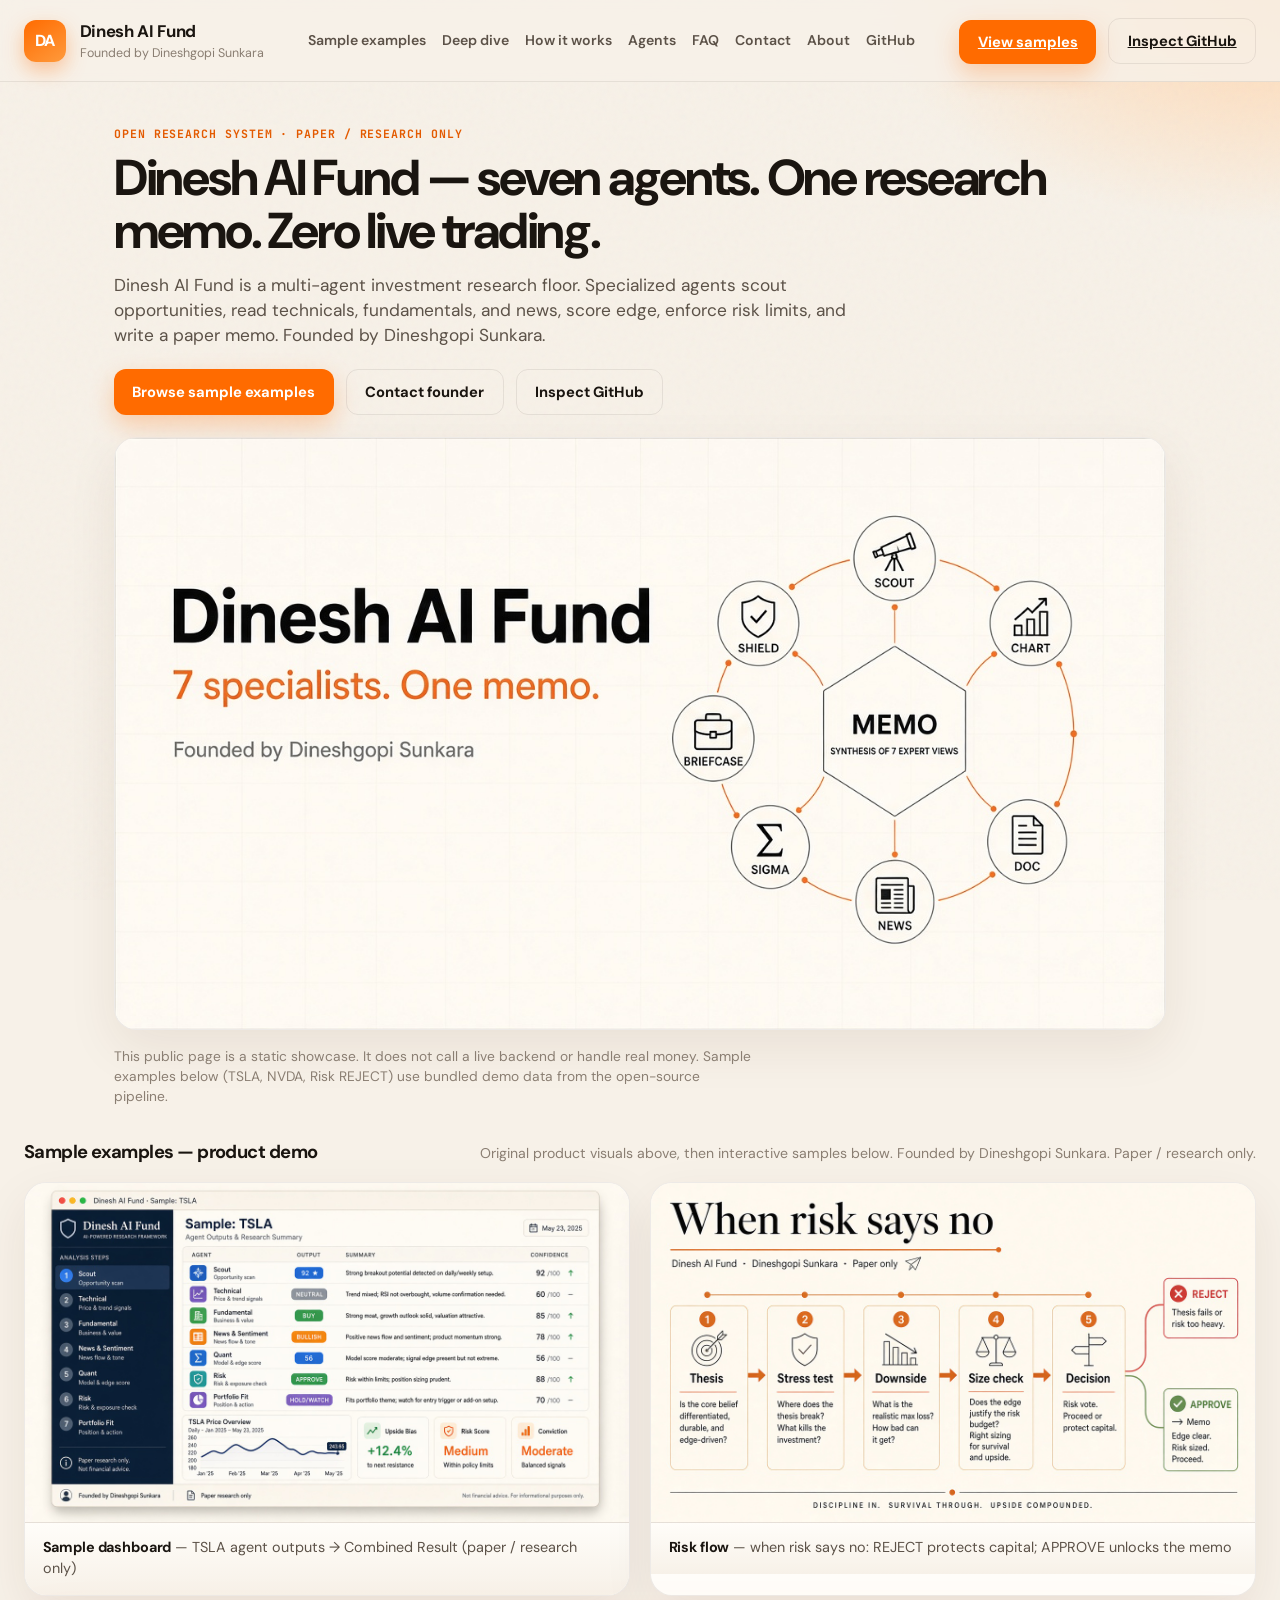
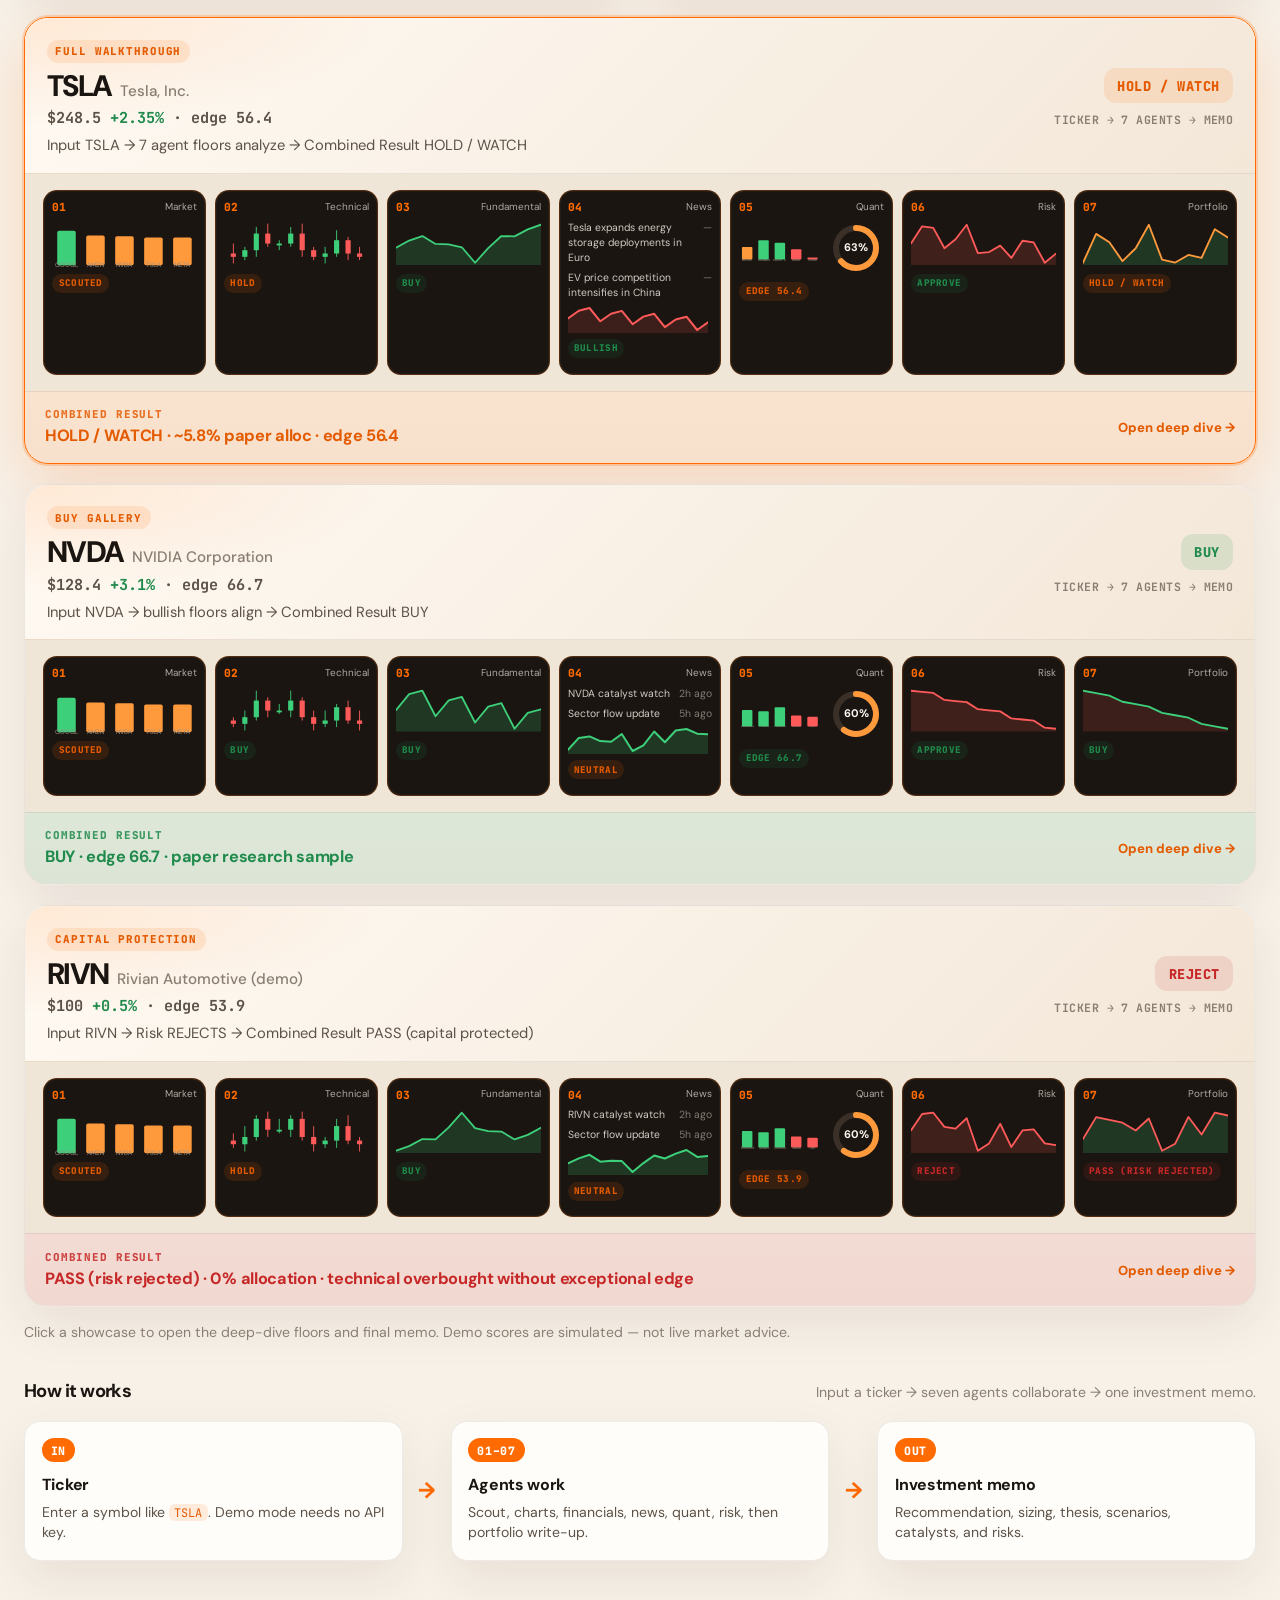
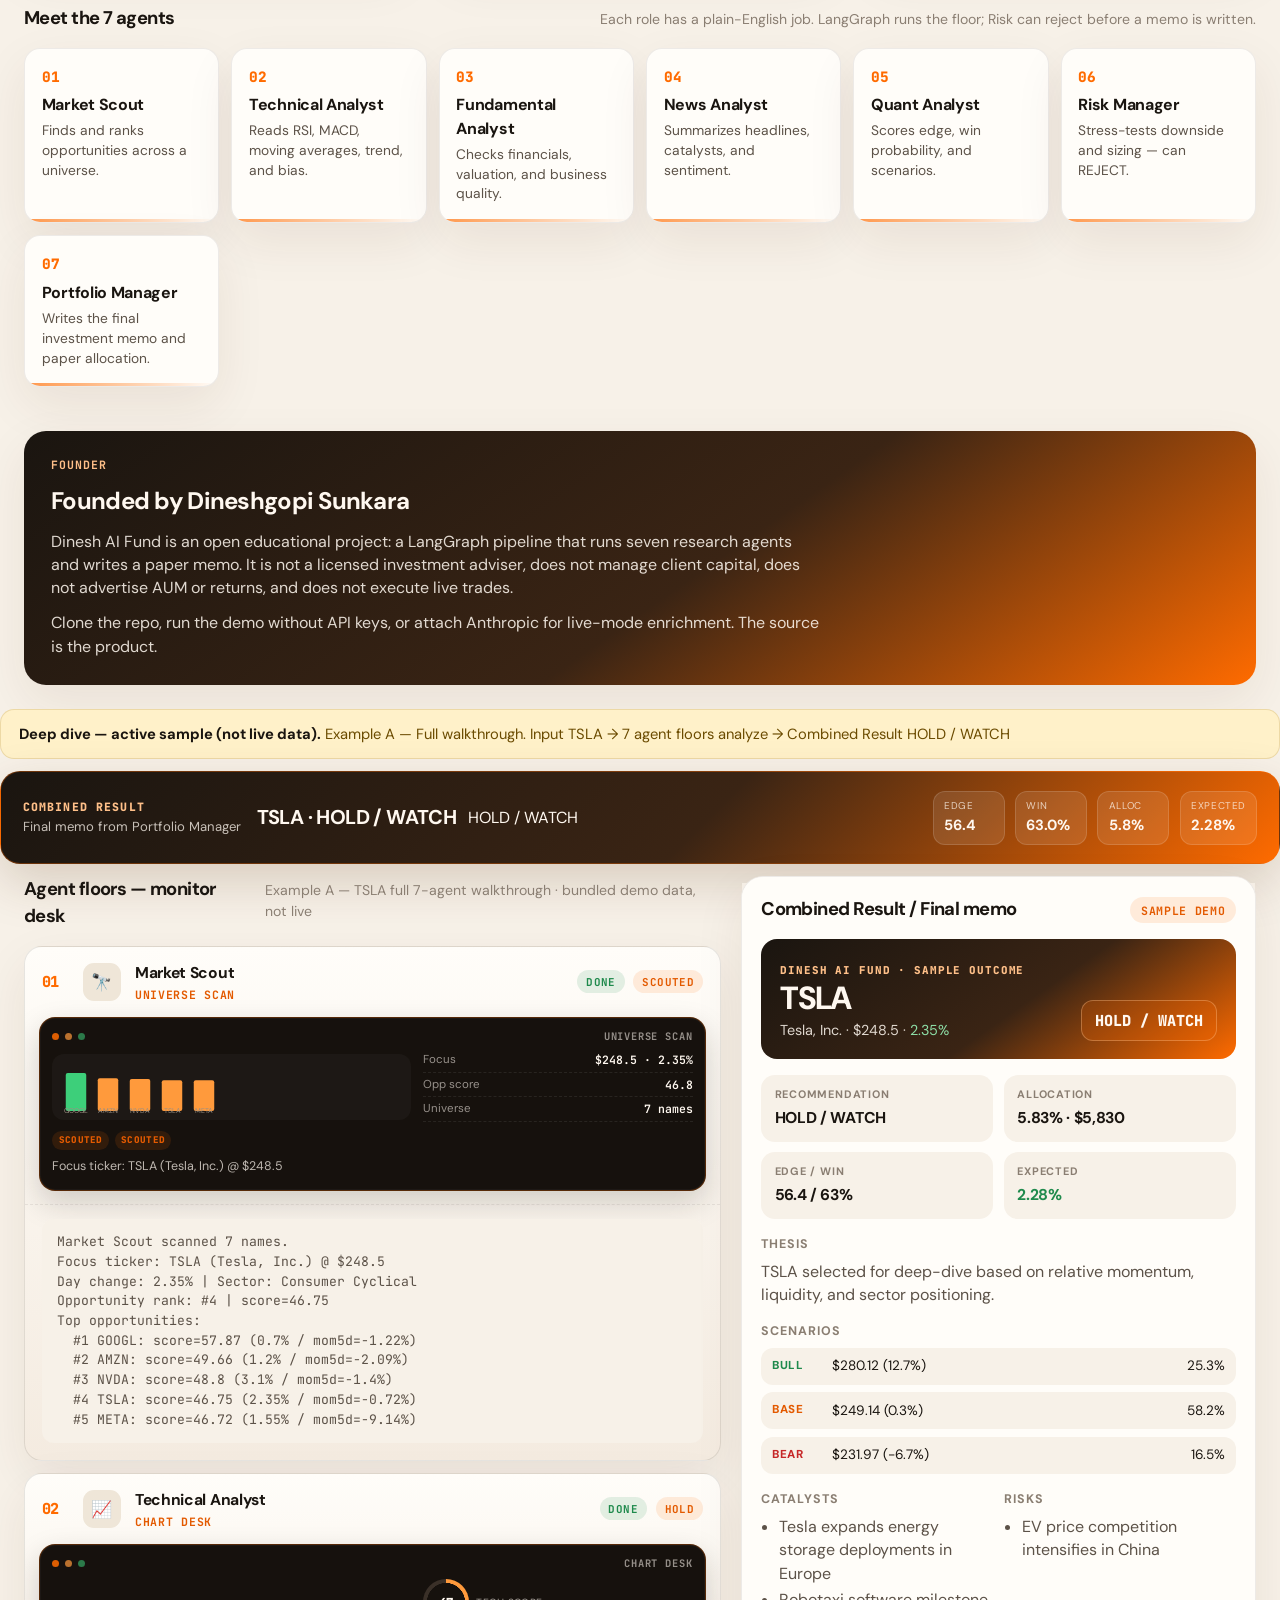
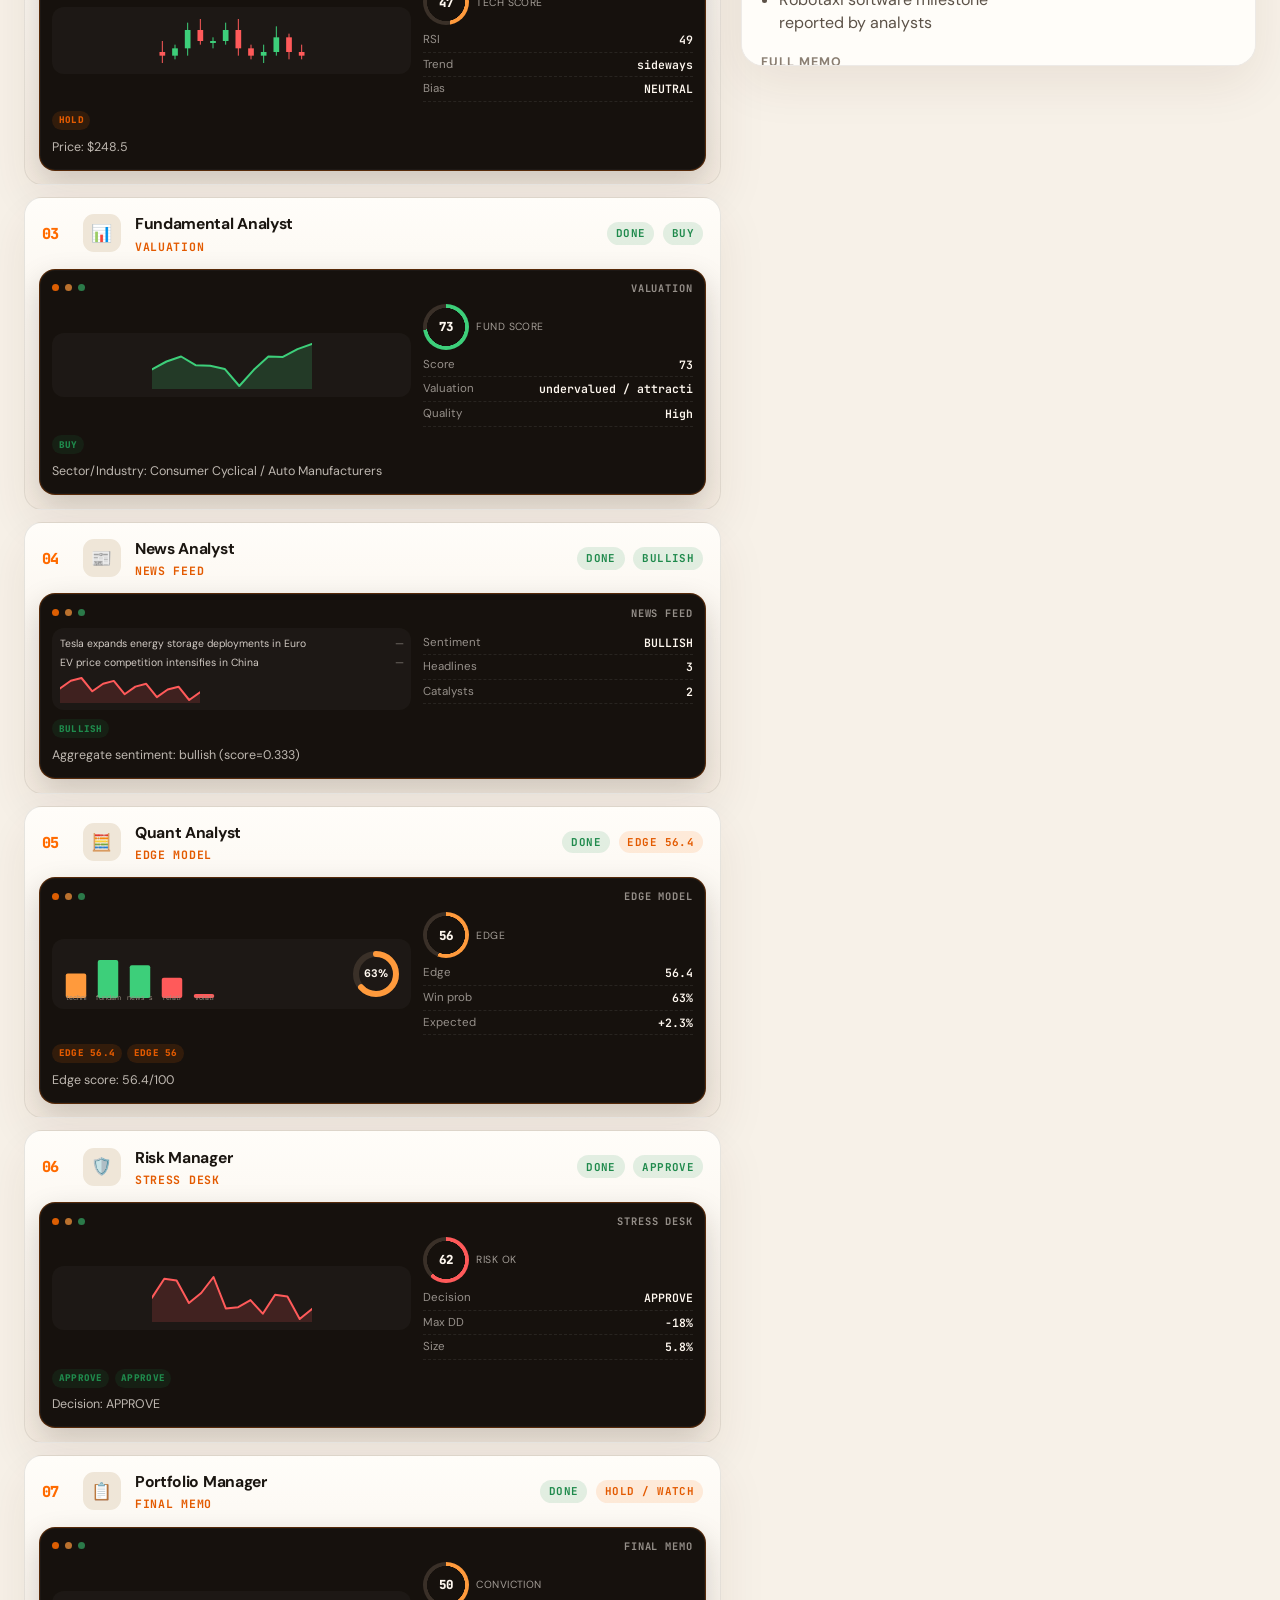
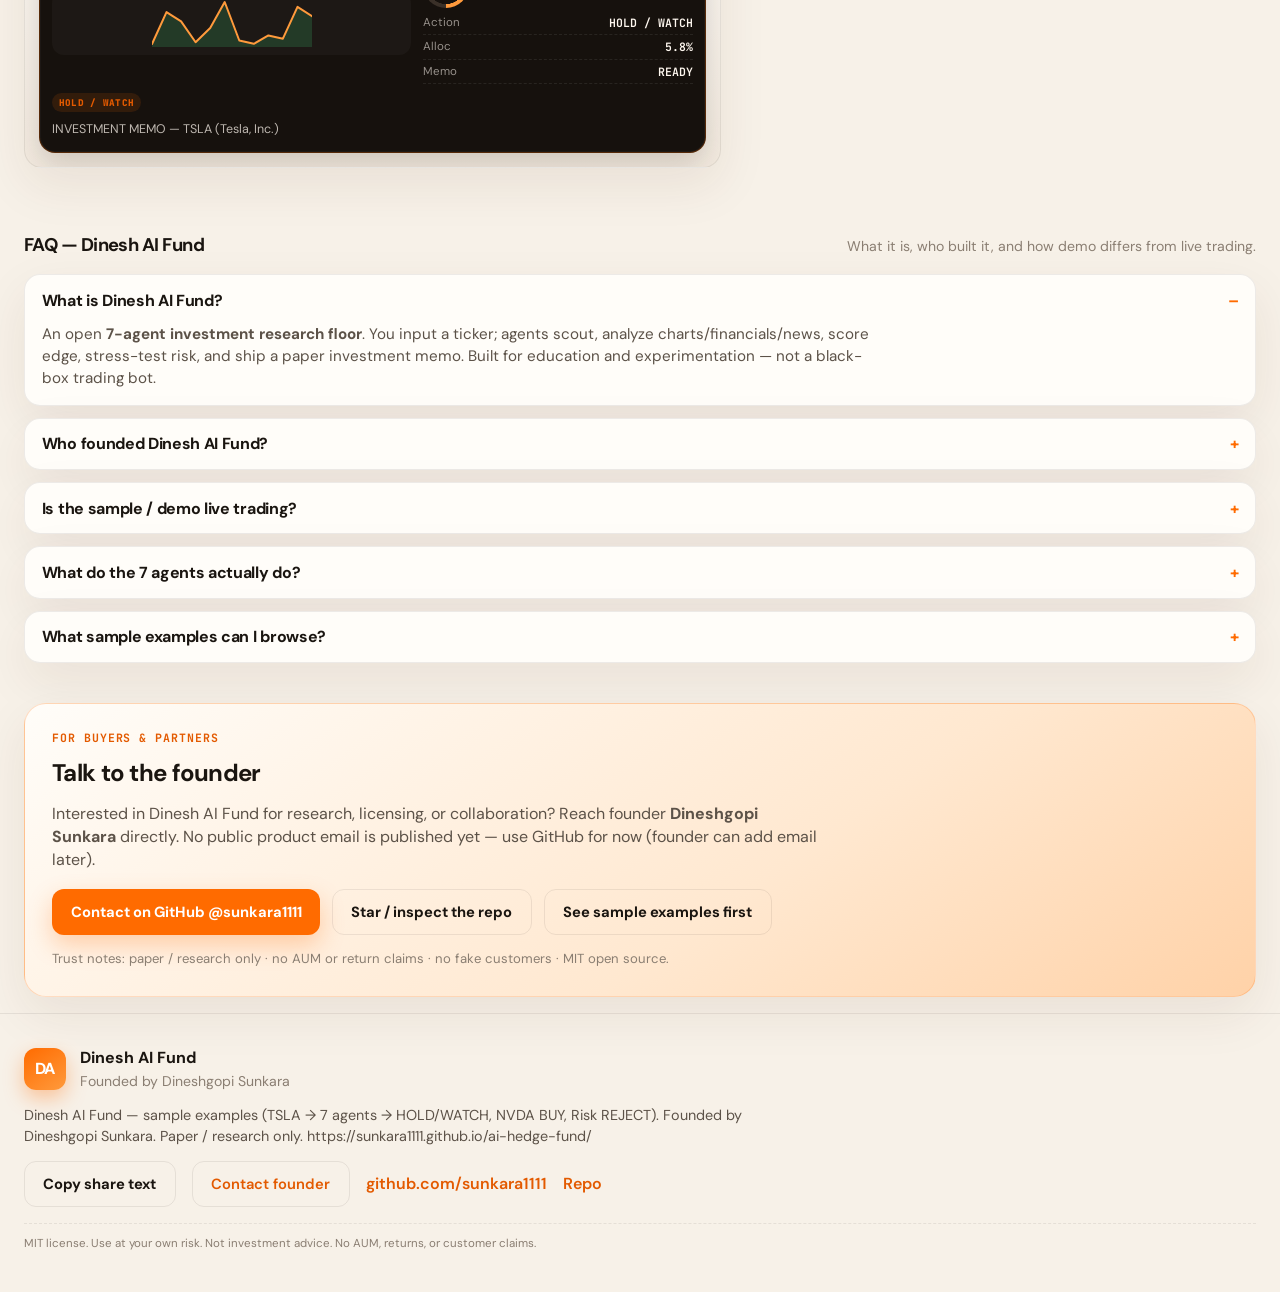
==== commit 9ba4abb5: "Replace copycat slides with original Dinesh AI Fund visuals. Wire hero-orbit, sample-dashboard, and " ====
--- a/docs/index.html
+++ b/docs/index.html
@@ -133,21 +133,21 @@
   <meta property="og:title" content="Dinesh AI Fund by Dineshgopi Sunkara — 7-Agent Investment Research" />
   <meta property="og:description" content="Founded by Dineshgopi Sunkara. Sample examples: TSLA HOLD/WATCH, NVDA BUY, Risk REJECT. Seven agents, paper memos only — not financial advice." />
   <meta property="og:url" content="https://sunkara1111.github.io/ai-hedge-fund/" />
-  <meta property="og:image" content="https://sunkara1111.github.io/ai-hedge-fund/og-image.png?v=20260913b" />
+  <meta property="og:image" content="https://sunkara1111.github.io/ai-hedge-fund/og-image.png?v=20260913c" />
   <meta property="og:image:width" content="1200" />
   <meta property="og:image:height" content="630" />
-  <meta property="og:image:alt" content="Dinesh AI Fund product demo: TSLA hero, 7 agent monitor floors, Combined Result HOLD/WATCH. Founded by Dineshgopi Sunkara." />
+  <meta property="og:image:alt" content="Dinesh AI Fund — 7 specialists orbit into one research memo. Founded by Dineshgopi Sunkara. Paper / research only." />
 
   <meta name="twitter:card" content="summary_large_image" />
   <meta name="twitter:title" content="Dinesh AI Fund by Dineshgopi Sunkara — 7-Agent Investment Research" />
   <meta name="twitter:description" content="Founded by Dineshgopi Sunkara. Sample examples show 7 agents → memo (TSLA, NVDA, REJECT). Paper research only — not financial advice." />
-  <meta name="twitter:image" content="https://sunkara1111.github.io/ai-hedge-fund/og-image.png?v=20260913b" />
-  <meta name="twitter:image:alt" content="Dinesh AI Fund product demo: TSLA hero, 7 agent monitor floors, Combined Result HOLD/WATCH. Founded by Dineshgopi Sunkara." />
+  <meta name="twitter:image" content="https://sunkara1111.github.io/ai-hedge-fund/og-image.png?v=20260913c" />
+  <meta name="twitter:image:alt" content="Dinesh AI Fund — 7 specialists orbit into one research memo. Founded by Dineshgopi Sunkara. Paper / research only." />
 
   <link rel="preconnect" href="https://fonts.googleapis.com" />
   <link rel="preconnect" href="https://fonts.gstatic.com" crossorigin />
   <link href="https://fonts.googleapis.com/css2?family=DM+Sans:ital,opsz,wght@0,9..40,400;0,9..40,500;0,9..40,600;0,9..40,700;0,9..40,800;1,9..40,400&family=JetBrains+Mono:wght@400;500;600&display=swap" rel="stylesheet" />
-  <link rel="stylesheet" href="./styles.css?v=20260913b" />
+  <link rel="stylesheet" href="./styles.css?v=20260913c" />
 </head>
 <body>
   <div class="grain" aria-hidden="true"></div>
@@ -184,14 +184,32 @@
       <a class="btn btn-ghost" href="#contact">Contact founder</a>
       <a class="btn btn-ghost" href="https://github.com/sunkara1111/ai-hedge-fund" target="_blank" rel="noopener noreferrer">Inspect GitHub</a>
     </div>
+
+    <figure class="hero-visual">
+      <img src="./assets/hero-orbit.png?v=20260913c" width="1280" height="720" alt="Dinesh AI Fund orbit diagram: seven specialists (Scout, Chart, Doc, News, Sigma, Briefcase, Shield) synthesize into one MEMO. Founded by Dineshgopi Sunkara." loading="eager" decoding="async" />
+      <figcaption class="sr-only">Original product visual for Dinesh AI Fund — seven research specialists orbiting one investment memo.</figcaption>
+    </figure>
+
     <p class="hero-note">This public page is a static showcase. It does not call a live backend or handle real money. Sample examples below (TSLA, NVDA, Risk REJECT) use bundled demo data from the open-source pipeline.</p>
   </section>
 
   <section class="examples" id="examples">
     <div class="section-head">
       <h2>Sample examples — product demo</h2>
-      <p class="muted">Each sample is a visual story: ticker hero → seven agent monitor floors → Combined Result. Founded by Dineshgopi Sunkara. Paper / research only.</p>
-    </div>
+      <p class="muted">Original product visuals above, then interactive samples below. Founded by Dineshgopi Sunkara. Paper / research only.</p>
+    </div>
+
+    <div class="visual-showcase" aria-label="Original product visuals">
+      <figure class="visual-card">
+        <img src="./assets/sample-dashboard.png?v=20260913c" width="1280" height="720" alt="Dinesh AI Fund sample dashboard for TSLA: seven agent outputs with confidence scores, price overview, and Combined Result HOLD/WATCH. Paper research only. Founded by Dineshgopi Sunkara." loading="lazy" decoding="async" />
+        <figcaption><strong>Sample dashboard</strong> — TSLA agent outputs → Combined Result (paper / research only)</figcaption>
+      </figure>
+      <figure class="visual-card">
+        <img src="./assets/risk-flow.png?v=20260913c" width="1280" height="720" alt="Dinesh AI Fund risk flow: Thesis → Stress test → Downside → Size check → Decision, ending in REJECT or APPROVE. Founded by Dineshgopi Sunkara." loading="lazy" decoding="async" />
+        <figcaption><strong>Risk flow</strong> — when risk says no: REJECT protects capital; APPROVE unlocks the memo</figcaption>
+      </figure>
+    </div>
+
     <div class="examples-grid" id="examples-grid" aria-label="Sample example gallery">
       <!-- filled by app.js from sample-examples.json -->
     </div>
@@ -394,6 +412,6 @@
     <p class="disclaimer">MIT license. Use at your own risk. Not investment advice. No AUM, returns, or customer claims.</p>
   </footer>
 
-  <script src="./app.js?v=20260913b"></script>
+  <script src="./app.js?v=20260913c"></script>
 </body>
 </html>
--- a/docs/styles.css
+++ b/docs/styles.css
@@ -425,7 +425,7 @@
   padding: 2.25rem 1.5rem 0;
 }
 
-.hero { padding-top: 2.75rem; padding-bottom: 0.5rem; max-width: 920px; }
+.hero { padding-top: 2.75rem; padding-bottom: 0.5rem; max-width: 1100px; }
 .eyebrow {
   margin: 0 0 0.7rem;
   font: 700 0.72rem var(--mono);
@@ -1174,3 +1174,79 @@
   }
   .monitor-body { grid-template-columns: 1fr; }
 }
+
+
+/* —— Original product visuals (hero orbit + showcase) —— */
+.sr-only {
+  position: absolute;
+  width: 1px;
+  height: 1px;
+  padding: 0;
+  margin: -1px;
+  overflow: hidden;
+  clip: rect(0, 0, 0, 0);
+  white-space: nowrap;
+  border: 0;
+}
+
+.hero {
+  max-width: 1100px;
+}
+
+.hero-visual {
+  margin: 1.35rem 0 1.1rem;
+  border-radius: 22px;
+  overflow: hidden;
+  border: 1px solid var(--line);
+  box-shadow: var(--shadow);
+  background: var(--card);
+}
+
+.hero-visual img {
+  display: block;
+  width: 100%;
+  height: auto;
+  vertical-align: middle;
+}
+
+.visual-showcase {
+  display: grid;
+  grid-template-columns: 1fr;
+  gap: 1.15rem;
+  margin: 0 0 1.35rem;
+}
+
+.visual-card {
+  margin: 0;
+  border-radius: 22px;
+  overflow: hidden;
+  border: 1px solid var(--line);
+  background: var(--card);
+  box-shadow: var(--shadow);
+}
+
+.visual-card img {
+  display: block;
+  width: 100%;
+  height: auto;
+}
+
+.visual-card figcaption {
+  padding: 0.85rem 1.1rem 1rem;
+  font-size: 0.9rem;
+  color: var(--ink-soft);
+  border-top: 1px solid var(--line);
+  background: linear-gradient(180deg, #fffdf9, #f7f1e8);
+}
+
+.visual-card figcaption strong {
+  color: var(--ink);
+  letter-spacing: -0.01em;
+}
+
+@media (min-width: 960px) {
+  .visual-showcase {
+    grid-template-columns: 1fr 1fr;
+    gap: 1.25rem;
+  }
+}
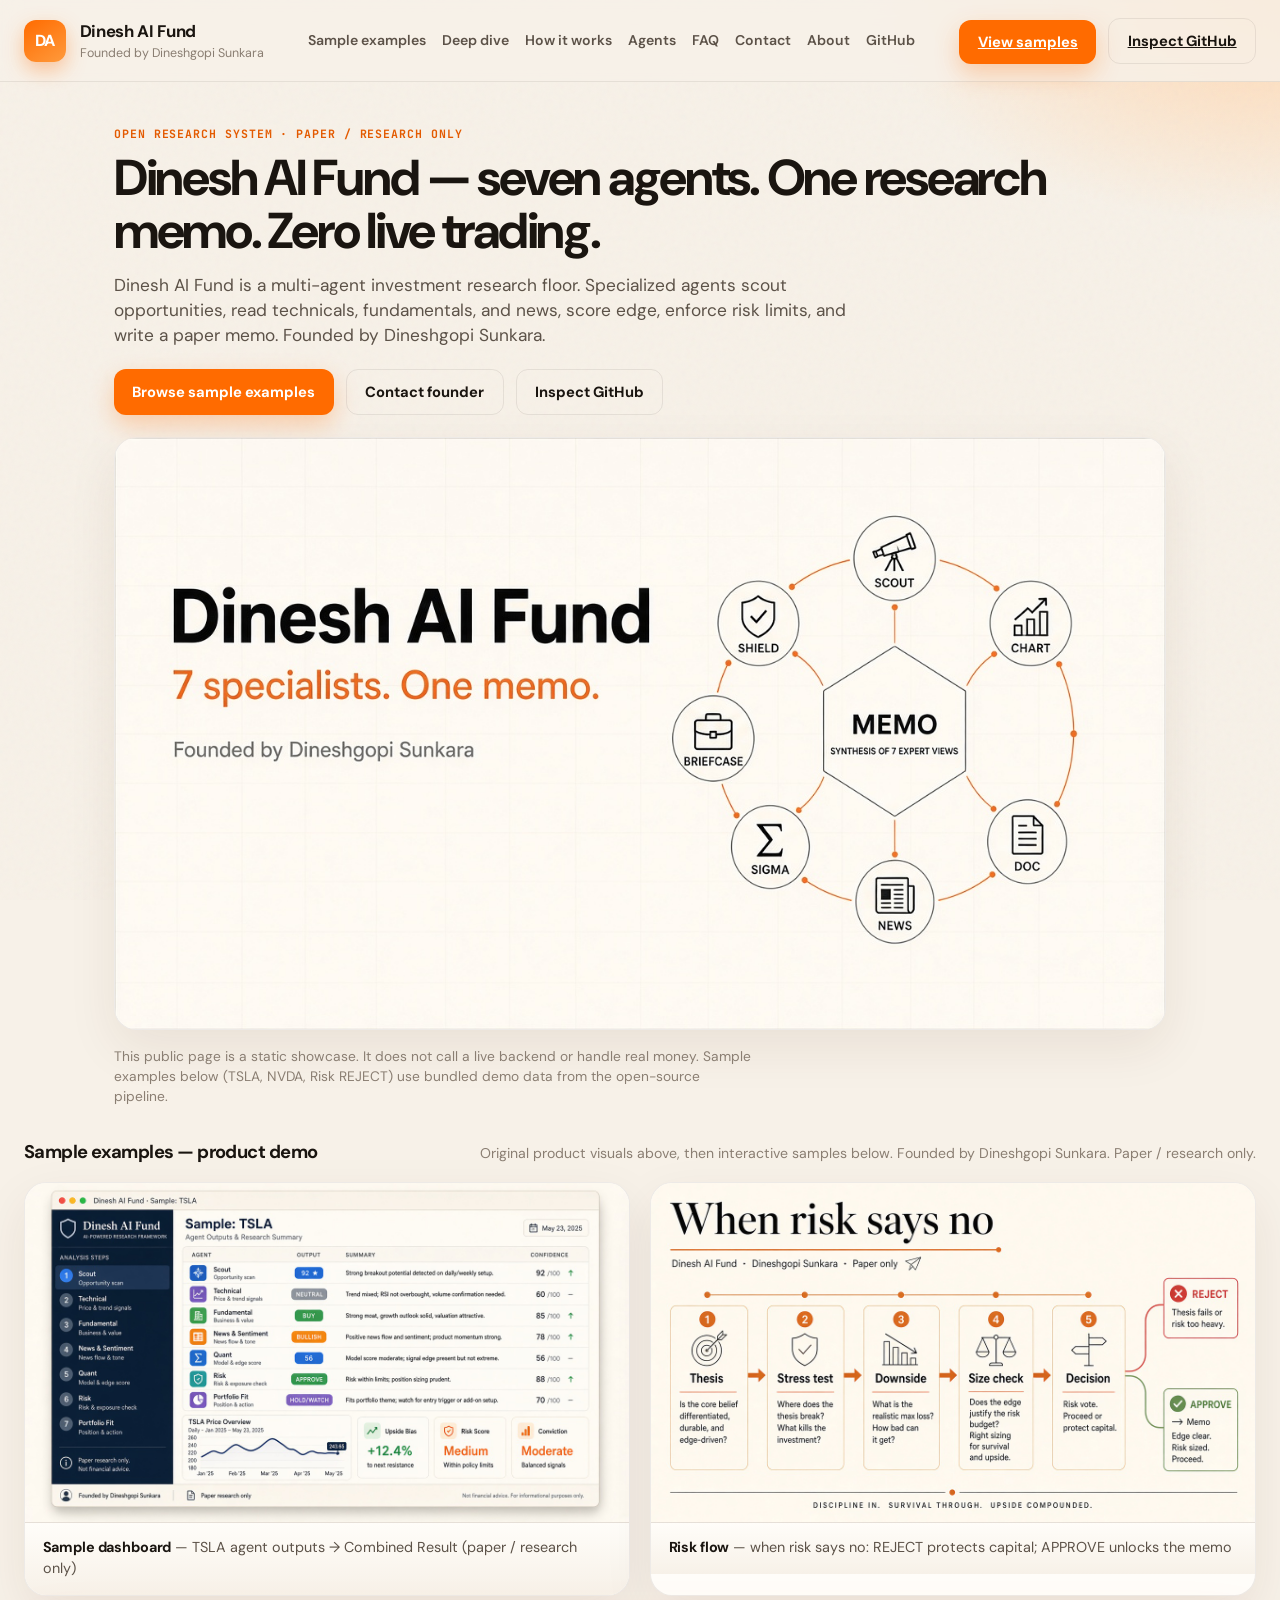
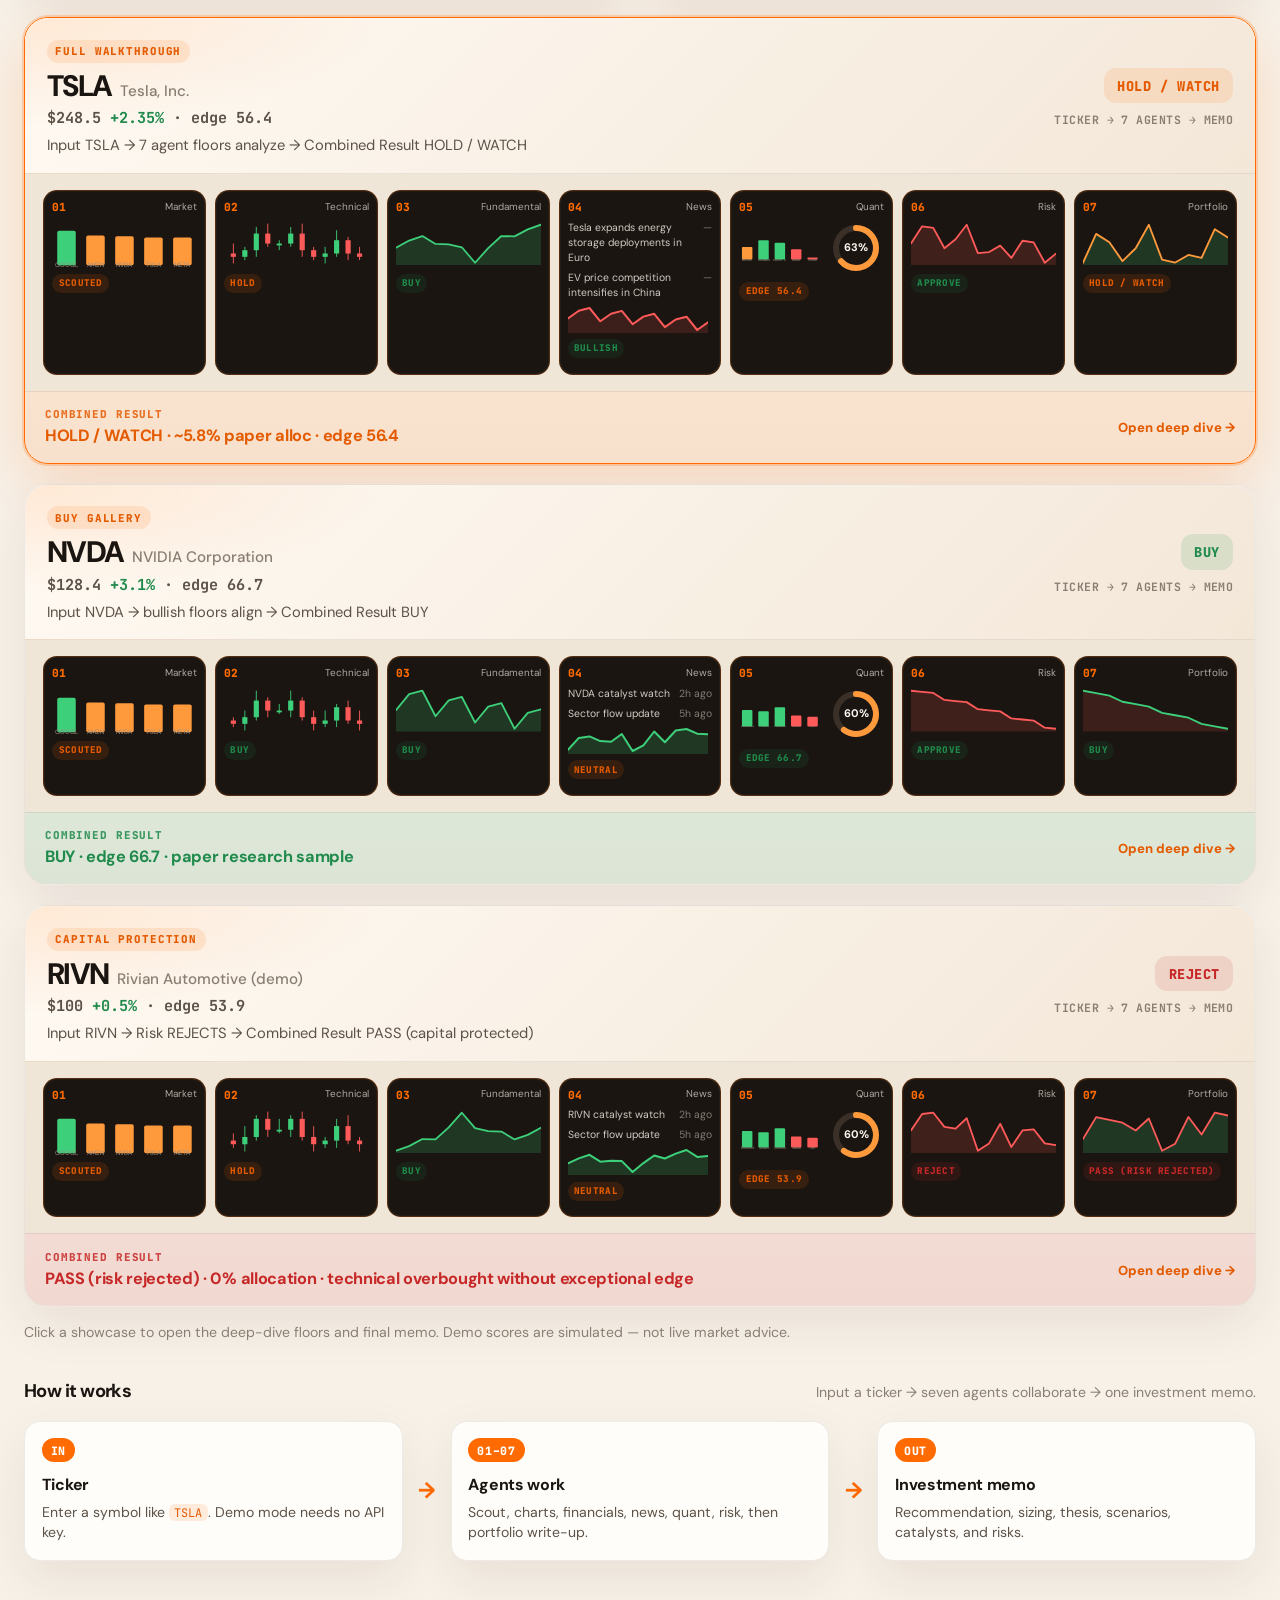
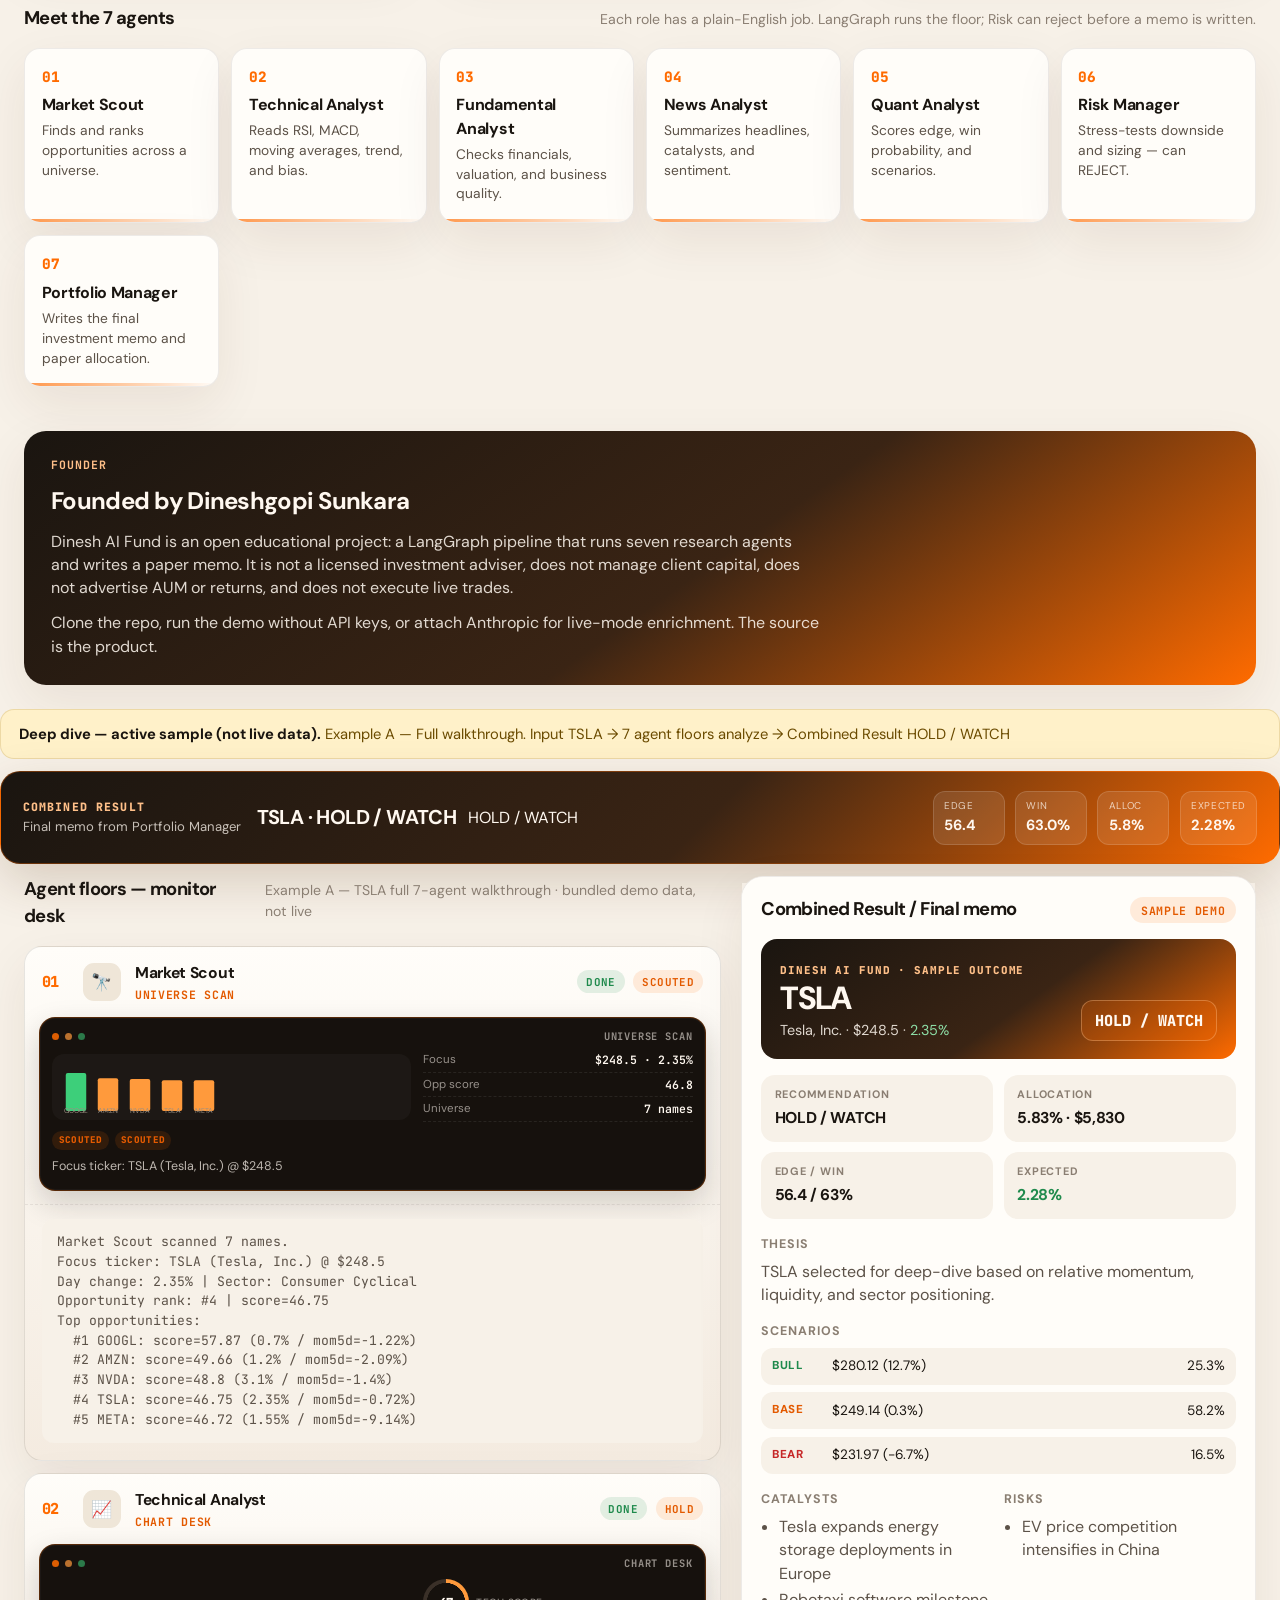
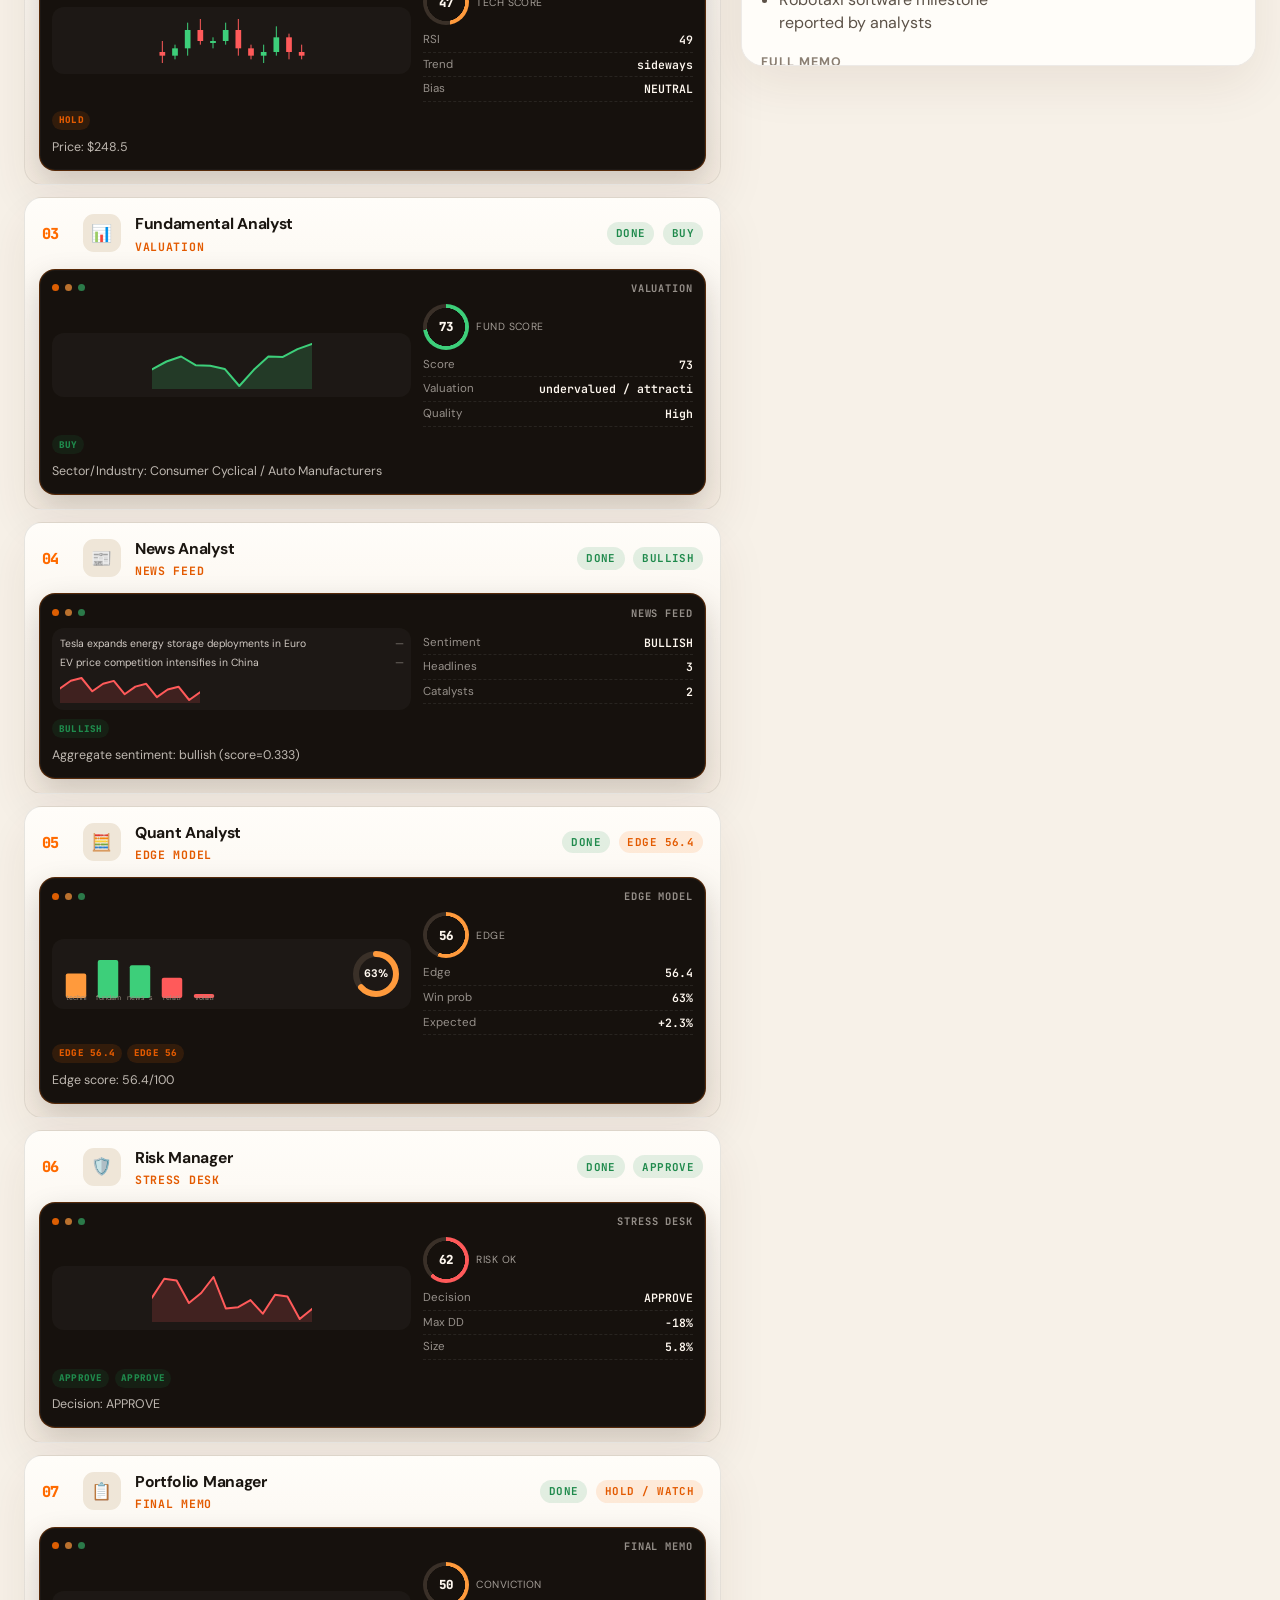
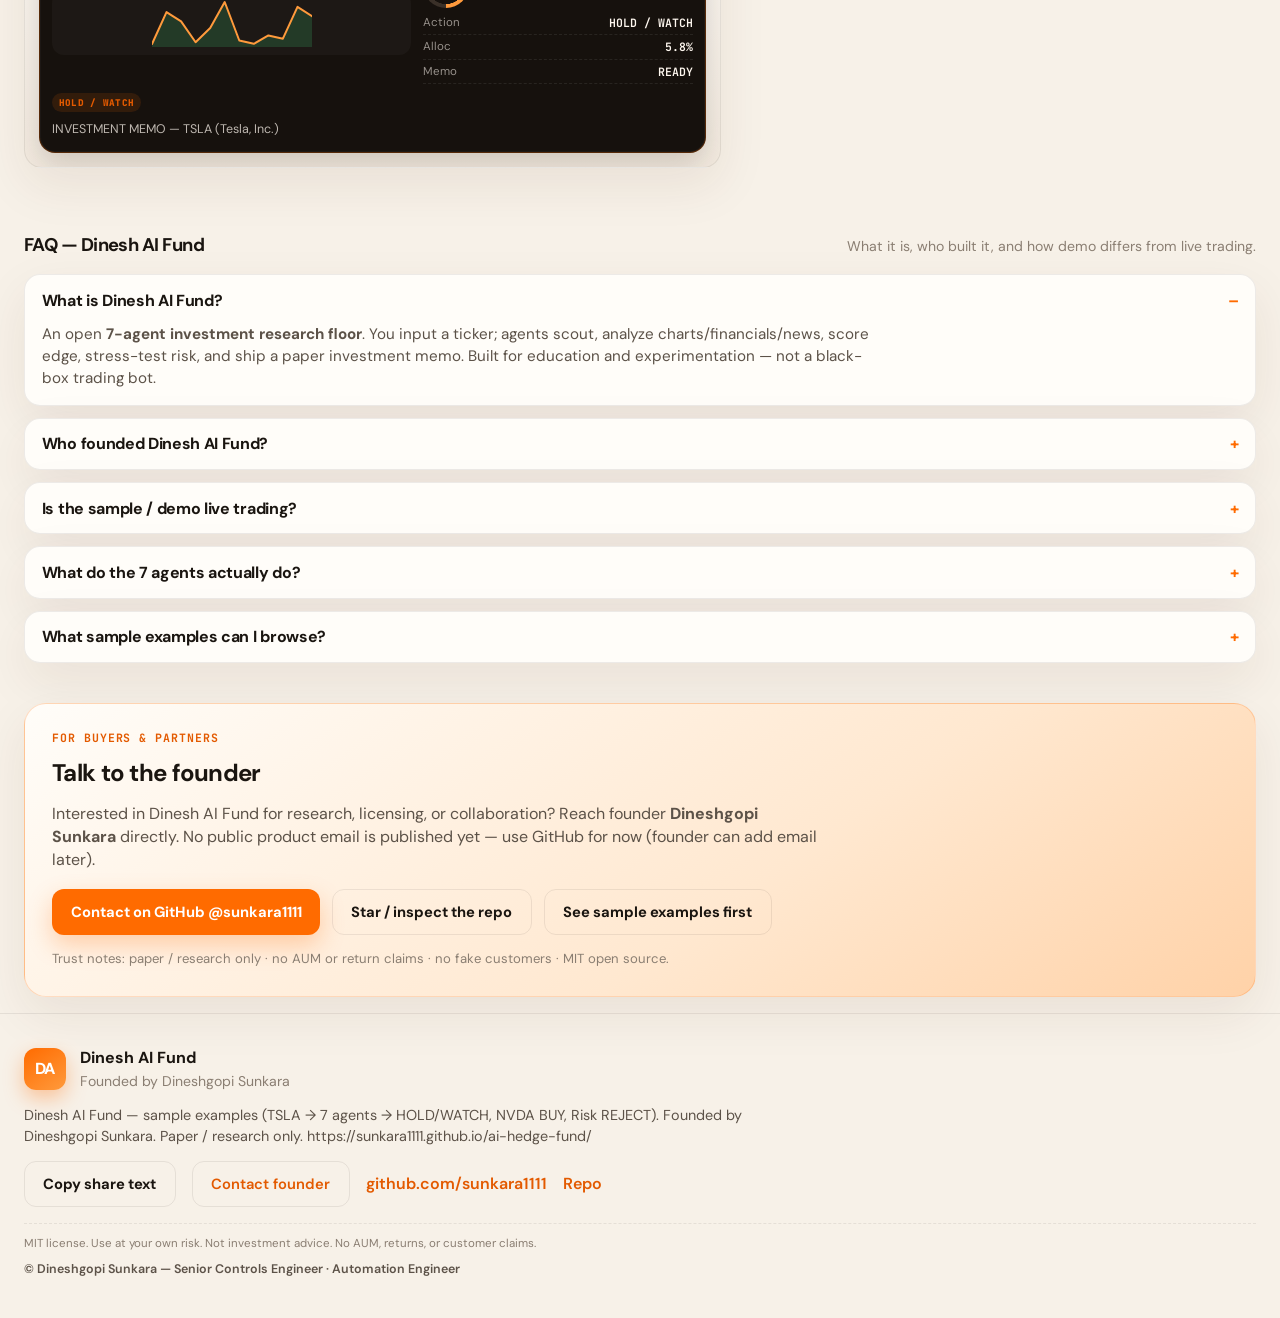
==== commit 174a82f0: "Polish GitHub Pages site with professional credit and legal docs - Add footer credit: © Dineshgopi S" ====
--- a/docs/index.html
+++ b/docs/index.html
@@ -3,126 +3,194 @@
 <head>
   <meta charset="UTF-8" />
   <meta name="viewport" content="width=device-width, initial-scale=1" />
-  <title>Dinesh AI Fund by Dineshgopi Sunkara — 7-Agent Investment Research</title>
-  <meta name="description" content="Dinesh AI Fund by Dineshgopi Sunkara: a 7-agent AI investment research floor. Browse sample examples (TSLA, NVDA, Risk REJECT). Input a ticker → agents collaborate → paper memo. Not live trading. Not financial advice." />
+  <meta name="google-site-verification" content="DO7XB_6liCdMA5X7KJCPTIbZo_vxzI0I4fA6zxgZ00Y" />
+  <title>Dinesh AI Fund by Dineshgopi Sunkara | Original 7-Agent AI Investment Research</title>
+  <meta name="description" content="Dinesh AI Fund by Dineshgopi Sunkara — original 7-agent AI investment research on GitHub Pages. Sample examples (TSLA, NVDA, Risk REJECT): ticker → agents → paper memo. Not live trading. Not financial advice." />
   <meta name="author" content="Dineshgopi Sunkara" />
   <meta name="theme-color" content="#ff6b00" />
   <meta name="robots" content="index,follow" />
-  <meta name="keywords" content="Dinesh AI Fund, Dineshgopi Sunkara, AI investment research, sample examples, multi-agent trading research, LangGraph, paper trading, investment memo, 7-agent research floor, Risk Manager REJECT" />
+  <meta name="keywords" content="Dinesh AI Fund, Dineshgopi Sunkara, Dinesh AI Fund by Dineshgopi Sunkara, AI investment research, original multi-agent research, LangGraph, paper trading, investment memo, 7-agent research floor, GitHub Pages, Risk Manager REJECT" />
   <meta name="application-name" content="Dinesh AI Fund" />
   <link rel="sitemap" type="application/xml" title="Sitemap" href="https://sunkara1111.github.io/ai-hedge-fund/sitemap.xml" />
 
   <script type="application/ld+json">
   {
-    "@context": "https://schema.org",
-    "@graph": [
-      {
-        "@type": "Organization",
-        "@id": "https://sunkara1111.github.io/ai-hedge-fund/#organization",
-        "name": "Dinesh AI Fund",
-        "url": "https://sunkara1111.github.io/ai-hedge-fund/",
-        "logo": "https://sunkara1111.github.io/ai-hedge-fund/og-square.png",
-        "founder": {
-          "@type": "Person",
-          "@id": "https://sunkara1111.github.io/ai-hedge-fund/#founder",
-          "name": "Dineshgopi Sunkara",
-          "url": "https://github.com/sunkara1111"
-        },
-        "sameAs": [
-          "https://github.com/sunkara1111/ai-hedge-fund",
-          "https://github.com/sunkara1111"
-        ]
-      },
-      {
+  "@context": "https://schema.org",
+  "@graph": [
+    {
+      "@type": "Organization",
+      "@id": "https://sunkara1111.github.io/ai-hedge-fund/#organization",
+      "name": "Dinesh AI Fund",
+      "url": "https://sunkara1111.github.io/ai-hedge-fund/",
+      "logo": {
+        "@type": "ImageObject",
+        "url": "https://sunkara1111.github.io/ai-hedge-fund/og-square.png",
+        "width": 1080,
+        "height": 1080
+      },
+      "founder": {
         "@type": "Person",
         "@id": "https://sunkara1111.github.io/ai-hedge-fund/#founder",
         "name": "Dineshgopi Sunkara",
-        "url": "https://github.com/sunkara1111",
-        "jobTitle": "Founder",
-        "worksFor": {
-          "@id": "https://sunkara1111.github.io/ai-hedge-fund/#organization"
+        "url": "https://github.com/sunkara1111"
+      },
+      "sameAs": [
+        "https://github.com/sunkara1111/ai-hedge-fund",
+        "https://github.com/sunkara1111"
+      ],
+      "alternateName": [
+        "DineshAI Fund",
+        "Dinesh AI Hedge Fund"
+      ],
+      "description": "Dinesh AI Fund is an original 7-agent investment research system founded by Dineshgopi Sunkara. Paper / research only — published on GitHub Pages.",
+      "image": "https://sunkara1111.github.io/ai-hedge-fund/og-image.png"
+    },
+    {
+      "@type": "Person",
+      "@id": "https://sunkara1111.github.io/ai-hedge-fund/#founder",
+      "name": "Dineshgopi Sunkara",
+      "url": "https://github.com/sunkara1111",
+      "jobTitle": "Founder",
+      "worksFor": {
+        "@id": "https://sunkara1111.github.io/ai-hedge-fund/#organization"
+      },
+      "description": "Founder of Dinesh AI Fund — an original open 7-agent investment research floor.",
+      "sameAs": [
+        "https://github.com/sunkara1111",
+        "https://github.com/sunkara1111/ai-hedge-fund"
+      ]
+    },
+    {
+      "@type": "SoftwareApplication",
+      "@id": "https://sunkara1111.github.io/ai-hedge-fund/#software",
+      "name": "Dinesh AI Fund",
+      "applicationCategory": "FinanceApplication",
+      "operatingSystem": "Any",
+      "url": "https://sunkara1111.github.io/ai-hedge-fund/",
+      "description": "Dinesh AI Fund is a 7-agent investment research floor founded by Dineshgopi Sunkara. Public sample examples (TSLA, NVDA, Risk REJECT) show how agents produce a paper memo. Not a live trading product and not financial advice.",
+      "author": {
+        "@id": "https://sunkara1111.github.io/ai-hedge-fund/#founder"
+      },
+      "creator": {
+        "@id": "https://sunkara1111.github.io/ai-hedge-fund/#founder"
+      },
+      "offers": {
+        "@type": "Offer",
+        "price": "0",
+        "priceCurrency": "USD"
+      },
+      "isAccessibleForFree": true,
+      "alternateName": "Dinesh AI Fund by Dineshgopi Sunkara",
+      "image": "https://sunkara1111.github.io/ai-hedge-fund/og-image.png",
+      "downloadUrl": "https://github.com/sunkara1111/ai-hedge-fund",
+      "softwareVersion": "0.1.0"
+    },
+    {
+      "@type": "WebPage",
+      "@id": "https://sunkara1111.github.io/ai-hedge-fund/#webpage",
+      "url": "https://sunkara1111.github.io/ai-hedge-fund/",
+      "name": "Dinesh AI Fund by Dineshgopi Sunkara | Original 7-Agent AI Investment Research",
+      "description": "Dinesh AI Fund by Dineshgopi Sunkara — original 7-agent AI investment research on GitHub Pages. Sample examples (TSLA, NVDA, Risk REJECT): ticker → agents → paper memo. Not live trading. Not financial advice.",
+      "isPartOf": {
+        "@id": "https://sunkara1111.github.io/ai-hedge-fund/#website"
+      },
+      "about": {
+        "@id": "https://sunkara1111.github.io/ai-hedge-fund/#software"
+      },
+      "author": {
+        "@id": "https://sunkara1111.github.io/ai-hedge-fund/#founder"
+      },
+      "publisher": {
+        "@id": "https://sunkara1111.github.io/ai-hedge-fund/#organization"
+      },
+      "inLanguage": "en",
+      "primaryImageOfPage": {
+        "@type": "ImageObject",
+        "url": "https://sunkara1111.github.io/ai-hedge-fund/assets/hero-orbit.png",
+        "width": 1280,
+        "height": 720
+      },
+      "image": [
+        "https://sunkara1111.github.io/ai-hedge-fund/assets/hero-orbit.png",
+        "https://sunkara1111.github.io/ai-hedge-fund/assets/sample-dashboard.png",
+        "https://sunkara1111.github.io/ai-hedge-fund/assets/risk-flow.png",
+        "https://sunkara1111.github.io/ai-hedge-fund/og-image.png"
+      ]
+    },
+    {
+      "@type": "WebSite",
+      "@id": "https://sunkara1111.github.io/ai-hedge-fund/#website",
+      "url": "https://sunkara1111.github.io/ai-hedge-fund/",
+      "name": "Dinesh AI Fund",
+      "description": "Official GitHub Pages site for Dinesh AI Fund by Dineshgopi Sunkara — original 7-agent investment research with sample examples. Paper / research only.",
+      "publisher": {
+        "@id": "https://sunkara1111.github.io/ai-hedge-fund/#organization"
+      },
+      "inLanguage": "en",
+      "alternateName": "Dinesh AI Fund by Dineshgopi Sunkara",
+      "creator": {
+        "@id": "https://sunkara1111.github.io/ai-hedge-fund/#founder"
+      },
+      "about": {
+        "@id": "https://sunkara1111.github.io/ai-hedge-fund/#software"
+      },
+      "potentialAction": {
+        "@type": "SearchAction",
+        "target": {
+          "@type": "EntryPoint",
+          "urlTemplate": "https://sunkara1111.github.io/ai-hedge-fund/?q={search_term_string}#examples"
+        },
+        "query-input": "required name=search_term_string"
+      }
+    },
+    {
+      "@type": "FAQPage",
+      "@id": "https://sunkara1111.github.io/ai-hedge-fund/#faq",
+      "mainEntity": [
+        {
+          "@type": "Question",
+          "name": "What is Dinesh AI Fund?",
+          "acceptedAnswer": {
+            "@type": "Answer",
+            "text": "Dinesh AI Fund is an open 7-agent investment research system. Specialized agents scout opportunities, analyze technicals, fundamentals, and news, score edge, enforce risk limits, and write a paper investment memo."
+          }
+        },
+        {
+          "@type": "Question",
+          "name": "Who built Dinesh AI Fund?",
+          "acceptedAnswer": {
+            "@type": "Answer",
+            "text": "Dinesh AI Fund was founded by Dineshgopi Sunkara. The source code is on GitHub at https://github.com/sunkara1111/ai-hedge-fund."
+          }
+        },
+        {
+          "@type": "Question",
+          "name": "Is the demo live trading?",
+          "acceptedAnswer": {
+            "@type": "Answer",
+            "text": "No. Demo mode uses bundled or simulated data for paper research only. Dinesh AI Fund does not handle real money, does not execute live trades, and is not financial advice."
+          }
+        },
+        {
+          "@type": "Question",
+          "name": "What sample examples are on the site?",
+          "acceptedAnswer": {
+            "@type": "Answer",
+            "text": "The public site includes concrete sample examples: TSLA full 7-agent walkthrough with a HOLD/WATCH memo, NVDA abbreviated agent gallery with a BUY memo, and a Risk Manager REJECT example that shows capital protection. All samples use bundled demo data — paper / research only."
+          }
+        },
+        {
+          "@type": "Question",
+          "name": "How can buyers or partners contact the founder?",
+          "acceptedAnswer": {
+            "@type": "Answer",
+            "text": "Contact founder Dineshgopi Sunkara via GitHub at https://github.com/sunkara1111. A public product email can be added later."
+          }
         }
-      },
-      {
-        "@type": "SoftwareApplication",
-        "@id": "https://sunkara1111.github.io/ai-hedge-fund/#software",
-        "name": "Dinesh AI Fund",
-        "applicationCategory": "FinanceApplication",
-        "operatingSystem": "Any",
-        "url": "https://sunkara1111.github.io/ai-hedge-fund/",
-        "description": "Dinesh AI Fund is a 7-agent investment research floor founded by Dineshgopi Sunkara. Public sample examples (TSLA, NVDA, Risk REJECT) show how agents produce a paper memo. Not a live trading product and not financial advice.",
-        "author": {
-          "@id": "https://sunkara1111.github.io/ai-hedge-fund/#founder"
-        },
-        "creator": {
-          "@id": "https://sunkara1111.github.io/ai-hedge-fund/#founder"
-        },
-        "offers": {
-          "@type": "Offer",
-          "price": "0",
-          "priceCurrency": "USD"
-        },
-        "isAccessibleForFree": true
-      },
-      {
-        "@type": "WebSite",
-        "@id": "https://sunkara1111.github.io/ai-hedge-fund/#website",
-        "url": "https://sunkara1111.github.io/ai-hedge-fund/",
-        "name": "Dinesh AI Fund",
-        "description": "7-agent investment research floor founded by Dineshgopi Sunkara — with concrete sample examples on the public site.",
-        "publisher": {
-          "@id": "https://sunkara1111.github.io/ai-hedge-fund/#organization"
-        },
-        "inLanguage": "en"
-      },
-      {
-        "@type": "FAQPage",
-        "@id": "https://sunkara1111.github.io/ai-hedge-fund/#faq",
-        "mainEntity": [
-          {
-            "@type": "Question",
-            "name": "What is Dinesh AI Fund?",
-            "acceptedAnswer": {
-              "@type": "Answer",
-              "text": "Dinesh AI Fund is an open 7-agent investment research system. Specialized agents scout opportunities, analyze technicals, fundamentals, and news, score edge, enforce risk limits, and write a paper investment memo."
-            }
-          },
-          {
-            "@type": "Question",
-            "name": "Who built Dinesh AI Fund?",
-            "acceptedAnswer": {
-              "@type": "Answer",
-              "text": "Dinesh AI Fund was founded by Dineshgopi Sunkara. The source code is on GitHub at https://github.com/sunkara1111/ai-hedge-fund."
-            }
-          },
-          {
-            "@type": "Question",
-            "name": "Is the demo live trading?",
-            "acceptedAnswer": {
-              "@type": "Answer",
-              "text": "No. Demo mode uses bundled or simulated data for paper research only. Dinesh AI Fund does not handle real money, does not execute live trades, and is not financial advice."
-            }
-          },
-          {
-            "@type": "Question",
-            "name": "What sample examples are on the site?",
-            "acceptedAnswer": {
-              "@type": "Answer",
-              "text": "The public site includes concrete sample examples: TSLA full 7-agent walkthrough with a HOLD/WATCH memo, NVDA abbreviated agent gallery with a BUY memo, and a Risk Manager REJECT example that shows capital protection. All samples use bundled demo data — paper / research only."
-            }
-          },
-          {
-            "@type": "Question",
-            "name": "How can buyers or partners contact the founder?",
-            "acceptedAnswer": {
-              "@type": "Answer",
-              "text": "Contact founder Dineshgopi Sunkara via GitHub at https://github.com/sunkara1111. A public product email can be added later."
-            }
-          }
-        ]
-      }
-    ]
-  }
+      ]
+    }
+  ]
+}
   </script>
   <link rel="canonical" href="https://sunkara1111.github.io/ai-hedge-fund/" />
   <link rel="icon" type="image/png" href="./favicon.png" />
@@ -130,7 +198,7 @@
 
   <meta property="og:type" content="website" />
   <meta property="og:site_name" content="Dinesh AI Fund" />
-  <meta property="og:title" content="Dinesh AI Fund by Dineshgopi Sunkara — 7-Agent Investment Research" />
+  <meta property="og:title" content="Dinesh AI Fund by Dineshgopi Sunkara | Original 7-Agent AI Investment Research" />
   <meta property="og:description" content="Founded by Dineshgopi Sunkara. Sample examples: TSLA HOLD/WATCH, NVDA BUY, Risk REJECT. Seven agents, paper memos only — not financial advice." />
   <meta property="og:url" content="https://sunkara1111.github.io/ai-hedge-fund/" />
   <meta property="og:image" content="https://sunkara1111.github.io/ai-hedge-fund/og-image.png?v=20260913c" />
@@ -139,7 +207,7 @@
   <meta property="og:image:alt" content="Dinesh AI Fund — 7 specialists orbit into one research memo. Founded by Dineshgopi Sunkara. Paper / research only." />
 
   <meta name="twitter:card" content="summary_large_image" />
-  <meta name="twitter:title" content="Dinesh AI Fund by Dineshgopi Sunkara — 7-Agent Investment Research" />
+  <meta name="twitter:title" content="Dinesh AI Fund by Dineshgopi Sunkara | Original 7-Agent AI Investment Research" />
   <meta name="twitter:description" content="Founded by Dineshgopi Sunkara. Sample examples show 7 agents → memo (TSLA, NVDA, REJECT). Paper research only — not financial advice." />
   <meta name="twitter:image" content="https://sunkara1111.github.io/ai-hedge-fund/og-image.png?v=20260913c" />
   <meta name="twitter:image:alt" content="Dinesh AI Fund — 7 specialists orbit into one research memo. Founded by Dineshgopi Sunkara. Paper / research only." />
@@ -410,6 +478,7 @@
       <a href="https://github.com/sunkara1111/ai-hedge-fund" target="_blank" rel="noopener noreferrer">Repo</a>
     </div>
     <p class="disclaimer">MIT license. Use at your own risk. Not investment advice. No AUM, returns, or customer claims.</p>
+    <p class="copyright">© Dineshgopi Sunkara — Senior Controls Engineer · Automation Engineer</p>
   </footer>
 
   <script src="./app.js?v=20260913c"></script>
--- a/docs/styles.css
+++ b/docs/styles.css
@@ -396,6 +396,13 @@
   padding-top: 0.75rem;
 }
 
+.copyright {
+  margin: 0.5rem 0 0;
+  font-size: 0.78rem;
+  color: var(--ink-soft);
+  font-weight: 600;
+}
+
 @media (max-width: 980px) {
   .layout { grid-template-columns: 1fr; }
   .memo-panel { position: static; max-height: none; }
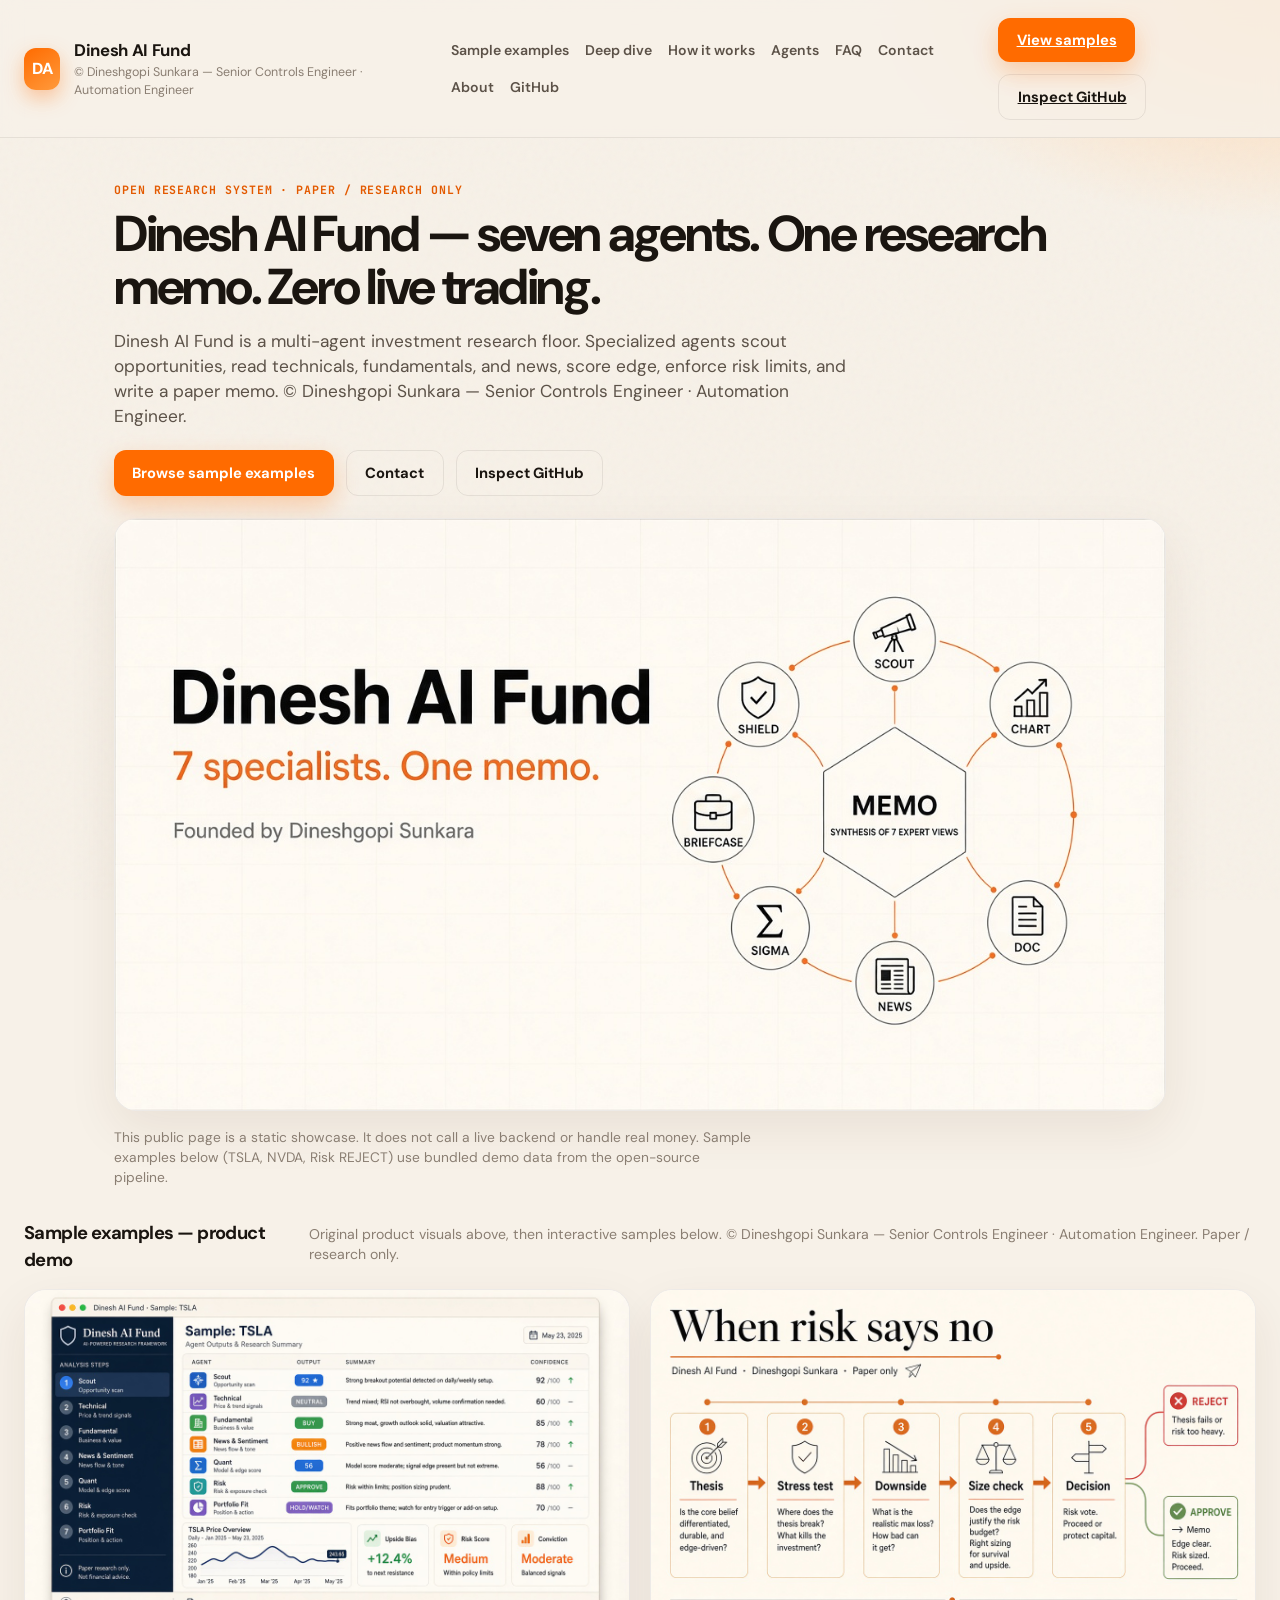
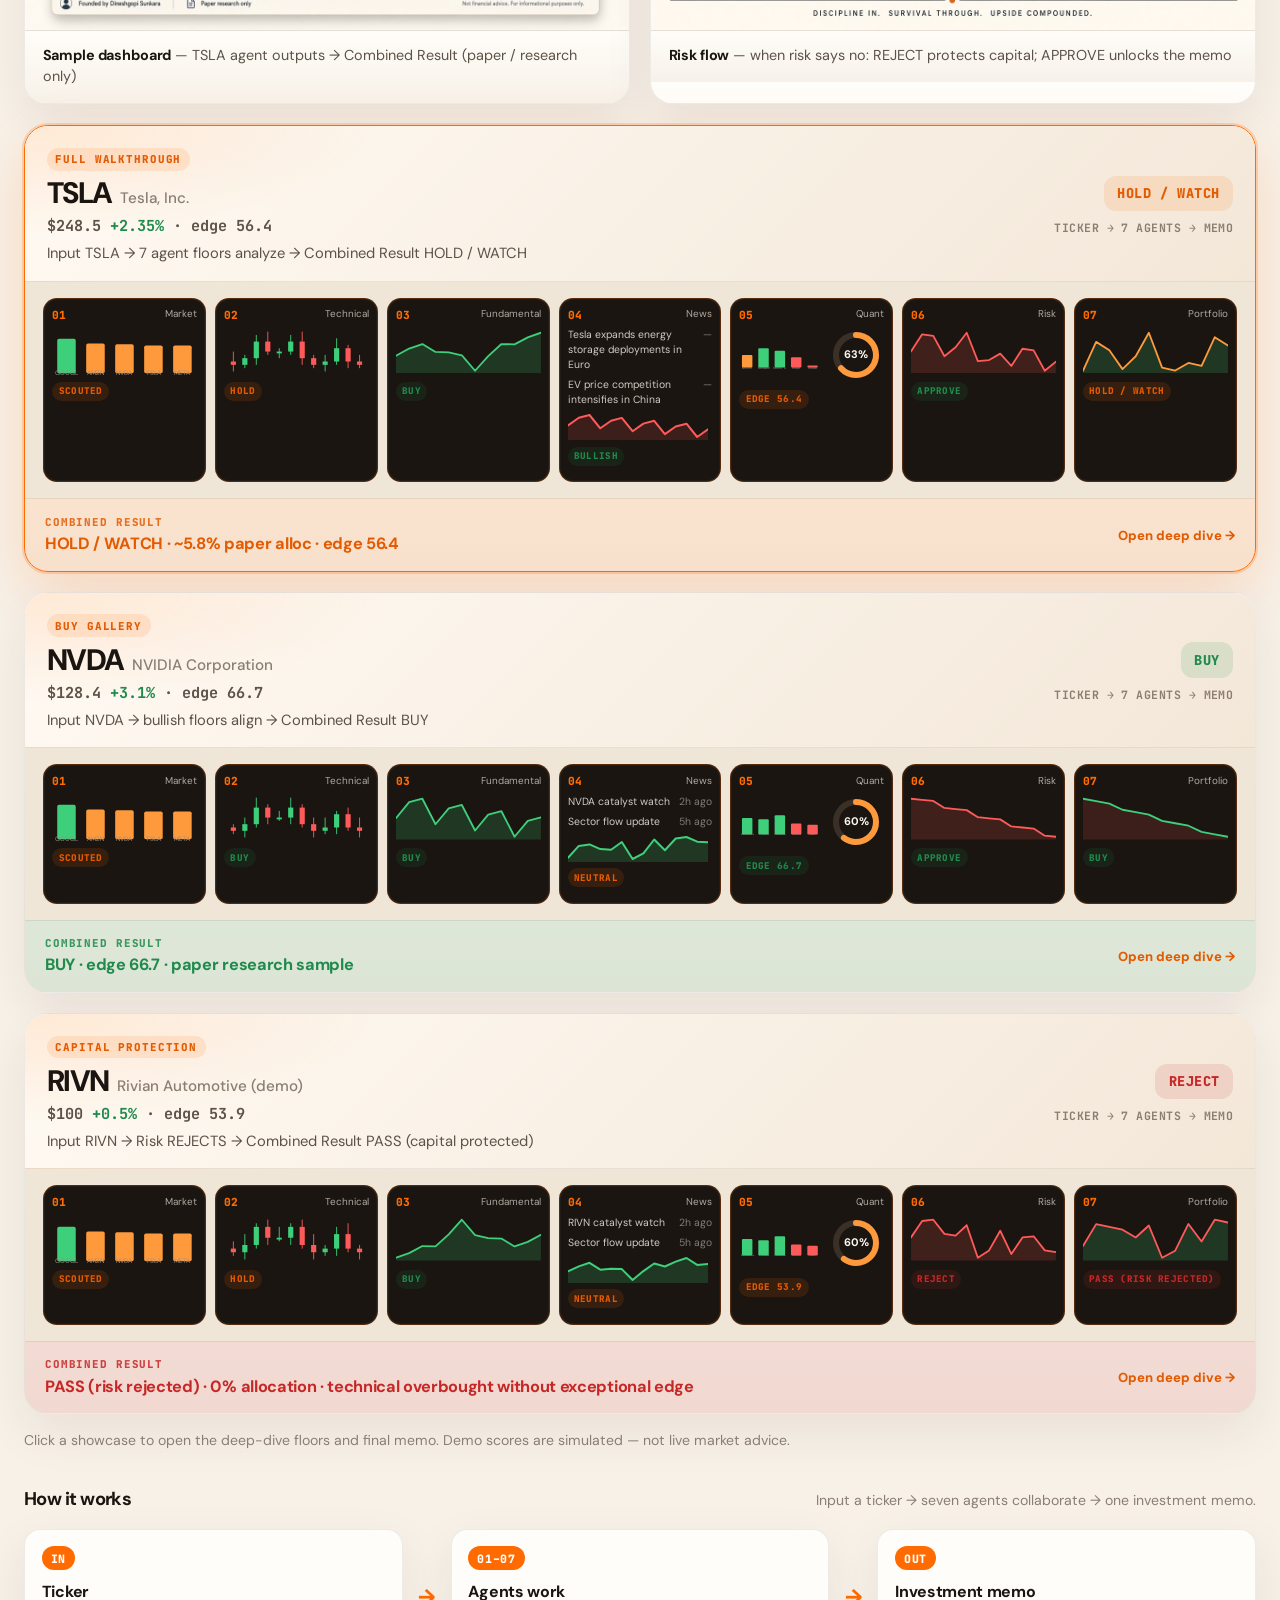
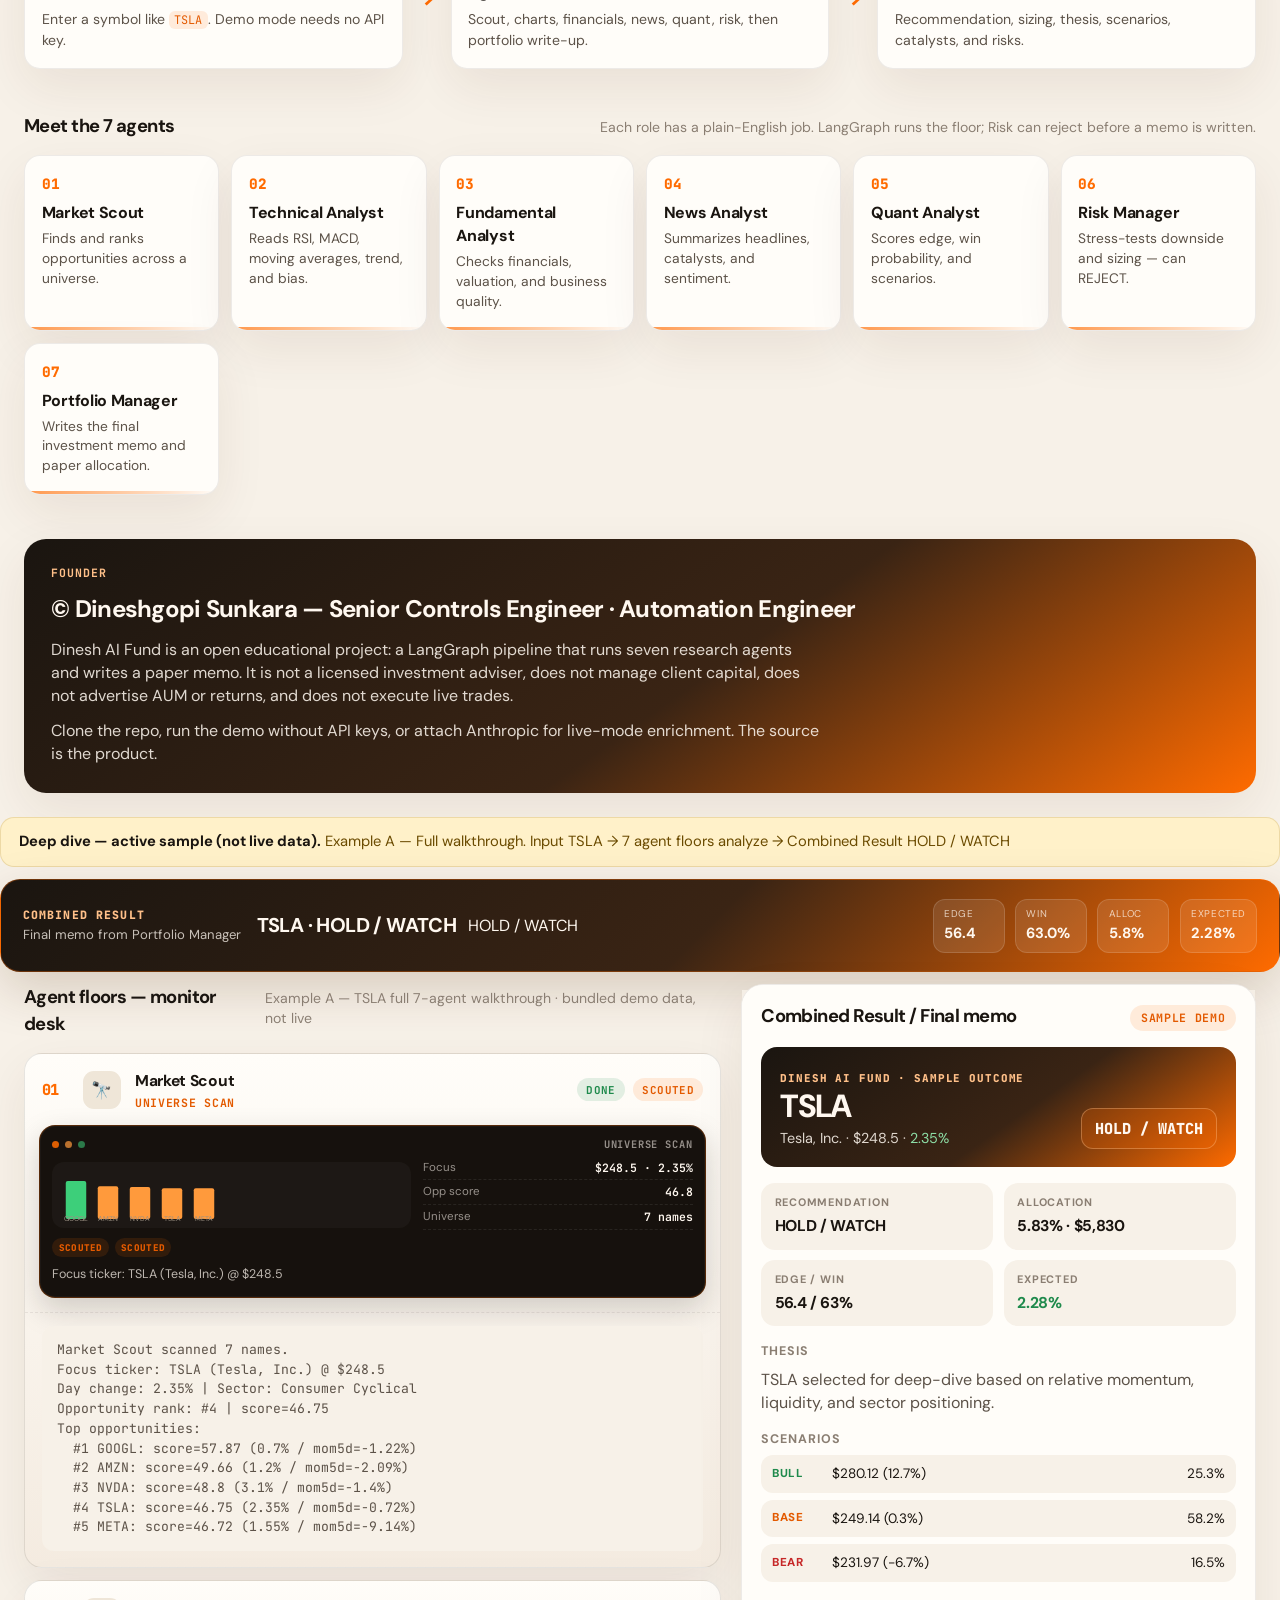
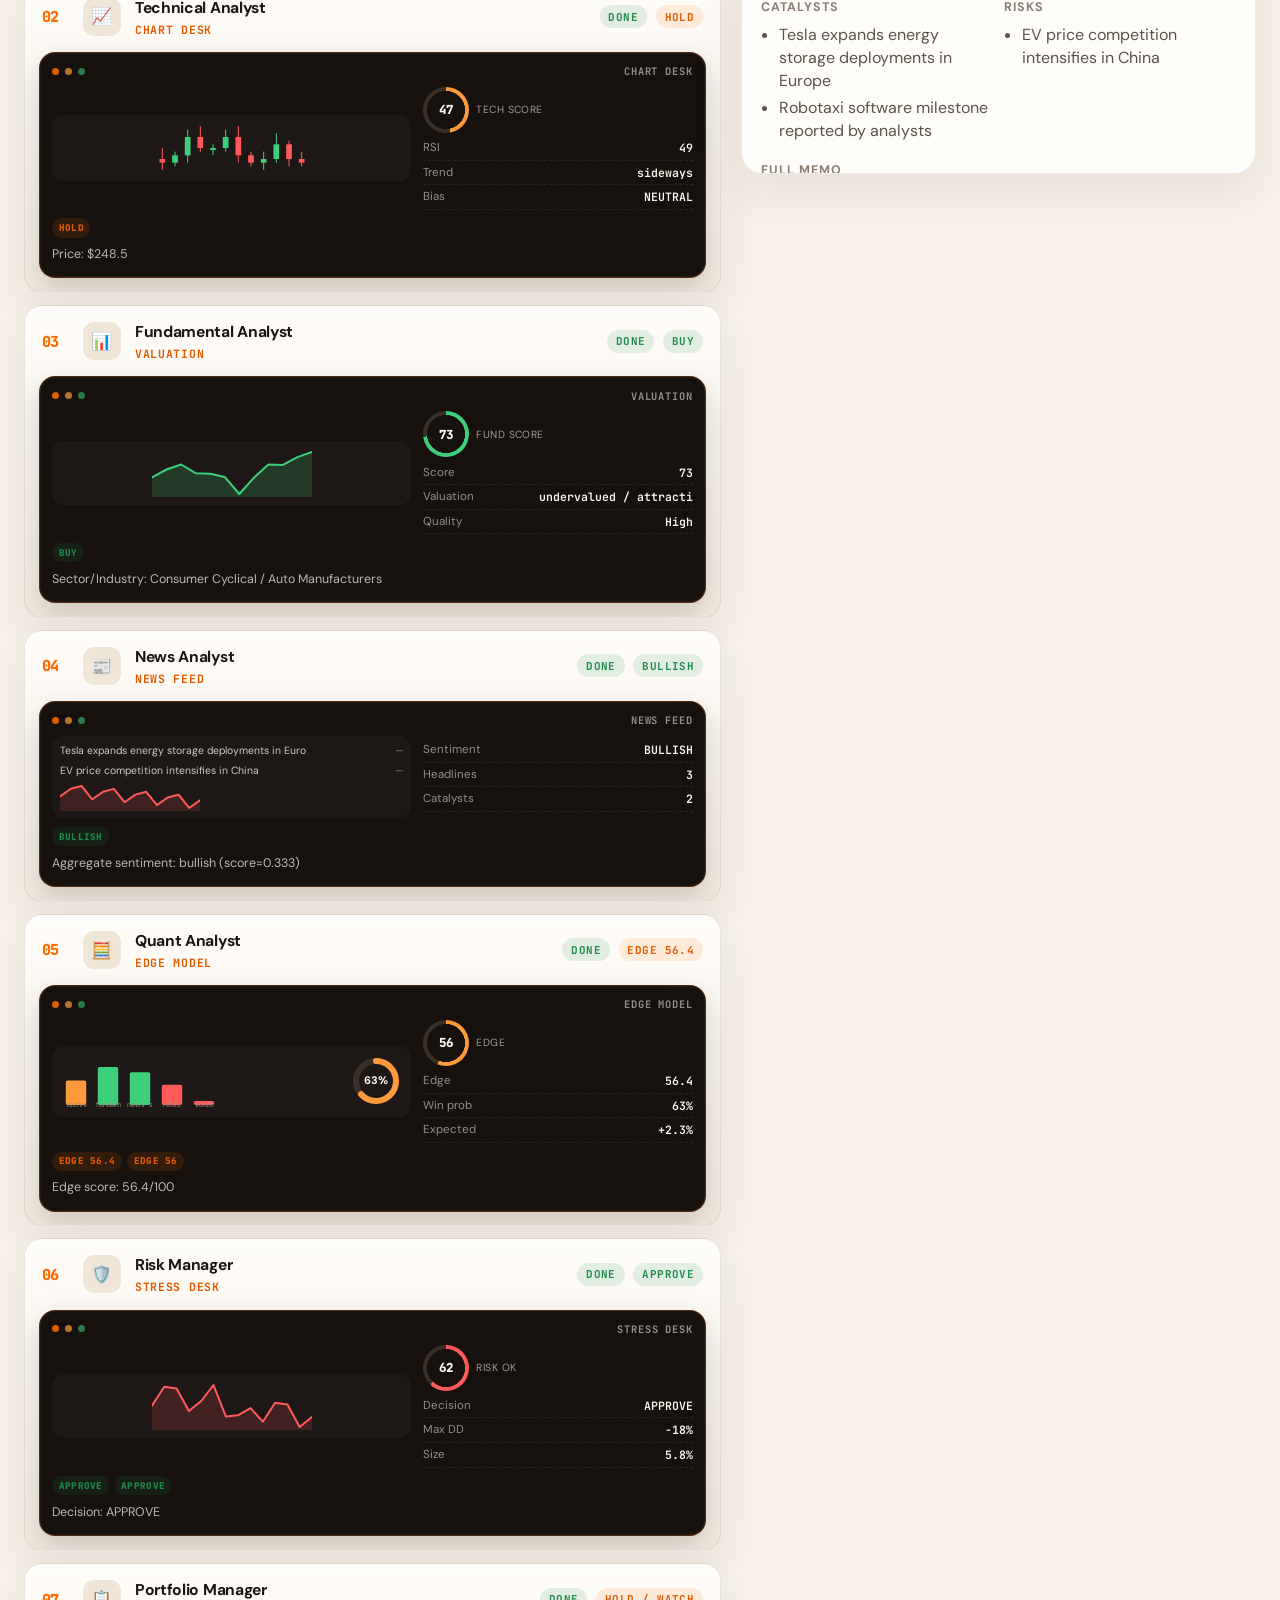
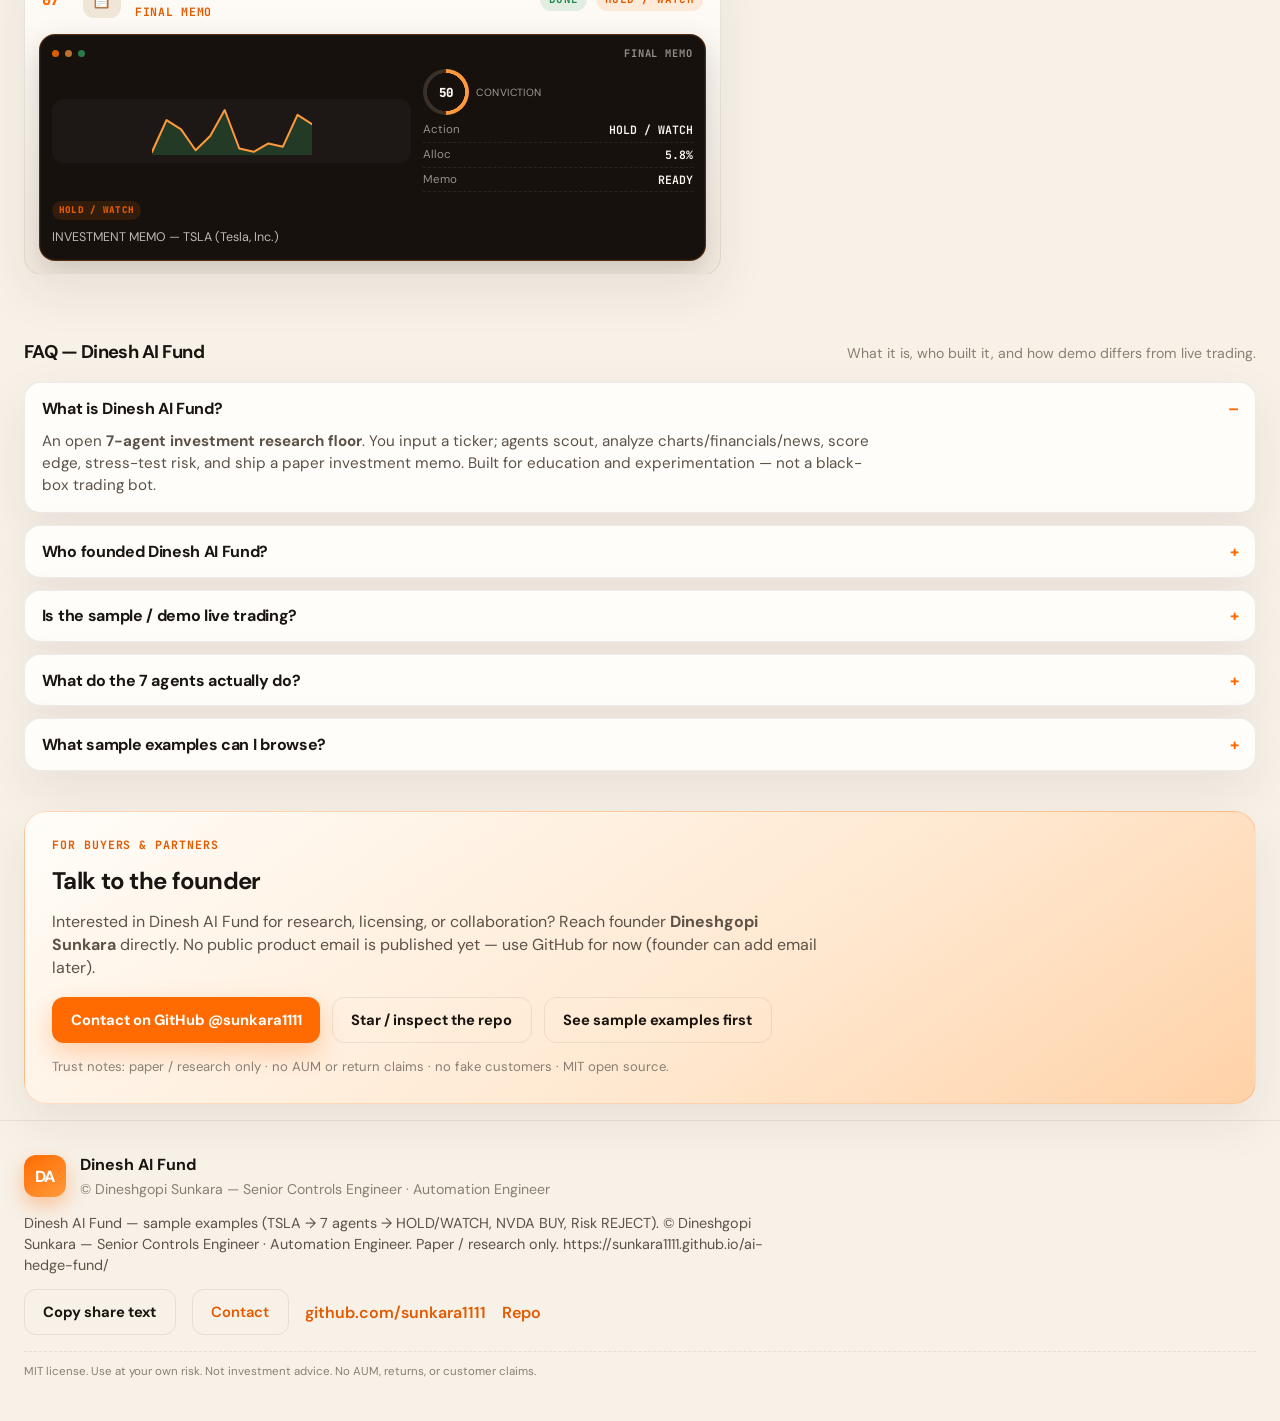
==== commit f5b9eae7: "fix: Senior Controls credit; remove founder wording" ====
--- a/docs/index.html
+++ b/docs/index.html
@@ -184,7 +184,7 @@
           "name": "How can buyers or partners contact the founder?",
           "acceptedAnswer": {
             "@type": "Answer",
-            "text": "Contact founder Dineshgopi Sunkara via GitHub at https://github.com/sunkara1111. A public product email can be added later."
+            "text": "Contact Dineshgopi Sunkara via GitHub at https://github.com/sunkara1111. A public product email can be added later."
           }
         }
       ]
@@ -199,18 +199,18 @@
   <meta property="og:type" content="website" />
   <meta property="og:site_name" content="Dinesh AI Fund" />
   <meta property="og:title" content="Dinesh AI Fund by Dineshgopi Sunkara | Original 7-Agent AI Investment Research" />
-  <meta property="og:description" content="Founded by Dineshgopi Sunkara. Sample examples: TSLA HOLD/WATCH, NVDA BUY, Risk REJECT. Seven agents, paper memos only — not financial advice." />
+  <meta property="og:description" content="© Dineshgopi Sunkara — Senior Controls Engineer · Automation Engineer. Sample examples: TSLA HOLD/WATCH, NVDA BUY, Risk REJECT. Seven agents, paper memos only — not financial advice." />
   <meta property="og:url" content="https://sunkara1111.github.io/ai-hedge-fund/" />
   <meta property="og:image" content="https://sunkara1111.github.io/ai-hedge-fund/og-image.png?v=20260913c" />
   <meta property="og:image:width" content="1200" />
   <meta property="og:image:height" content="630" />
-  <meta property="og:image:alt" content="Dinesh AI Fund — 7 specialists orbit into one research memo. Founded by Dineshgopi Sunkara. Paper / research only." />
+  <meta property="og:image:alt" content="Dinesh AI Fund — 7 specialists orbit into one research memo. © Dineshgopi Sunkara — Senior Controls Engineer · Automation Engineer. Paper / research only." />
 
   <meta name="twitter:card" content="summary_large_image" />
   <meta name="twitter:title" content="Dinesh AI Fund by Dineshgopi Sunkara | Original 7-Agent AI Investment Research" />
-  <meta name="twitter:description" content="Founded by Dineshgopi Sunkara. Sample examples show 7 agents → memo (TSLA, NVDA, REJECT). Paper research only — not financial advice." />
+  <meta name="twitter:description" content="© Dineshgopi Sunkara — Senior Controls Engineer · Automation Engineer. Sample examples show 7 agents → memo (TSLA, NVDA, REJECT). Paper research only — not financial advice." />
   <meta name="twitter:image" content="https://sunkara1111.github.io/ai-hedge-fund/og-image.png?v=20260913c" />
-  <meta name="twitter:image:alt" content="Dinesh AI Fund — 7 specialists orbit into one research memo. Founded by Dineshgopi Sunkara. Paper / research only." />
+  <meta name="twitter:image:alt" content="Dinesh AI Fund — 7 specialists orbit into one research memo. © Dineshgopi Sunkara — Senior Controls Engineer · Automation Engineer. Paper / research only." />
 
   <link rel="preconnect" href="https://fonts.googleapis.com" />
   <link rel="preconnect" href="https://fonts.gstatic.com" crossorigin />
@@ -224,7 +224,7 @@
       <div class="brand-mark">DA</div>
       <div class="brand-text">
         <strong>Dinesh AI Fund</strong>
-        <span>Founded by Dineshgopi Sunkara</span>
+        <span>© Dineshgopi Sunkara — Senior Controls Engineer · Automation Engineer</span>
       </div>
     </div>
     <nav class="nav" aria-label="Primary">
@@ -246,15 +246,15 @@
   <section class="hero" id="top">
     <p class="eyebrow">Open research system · paper / research only</p>
     <h1>Dinesh AI Fund — seven agents. One research memo. Zero live trading.</h1>
-    <p class="lede">Dinesh AI Fund is a multi-agent investment research floor. Specialized agents scout opportunities, read technicals, fundamentals, and news, score edge, enforce risk limits, and write a paper memo. Founded by Dineshgopi Sunkara.</p>
+    <p class="lede">Dinesh AI Fund is a multi-agent investment research floor. Specialized agents scout opportunities, read technicals, fundamentals, and news, score edge, enforce risk limits, and write a paper memo. © Dineshgopi Sunkara — Senior Controls Engineer · Automation Engineer.</p>
     <div class="hero-actions">
       <a class="btn btn-primary" href="#examples" id="cta-demo">Browse sample examples</a>
-      <a class="btn btn-ghost" href="#contact">Contact founder</a>
+      <a class="btn btn-ghost" href="#contact">Contact</a>
       <a class="btn btn-ghost" href="https://github.com/sunkara1111/ai-hedge-fund" target="_blank" rel="noopener noreferrer">Inspect GitHub</a>
     </div>
 
     <figure class="hero-visual">
-      <img src="./assets/hero-orbit.png?v=20260913c" width="1280" height="720" alt="Dinesh AI Fund orbit diagram: seven specialists (Scout, Chart, Doc, News, Sigma, Briefcase, Shield) synthesize into one MEMO. Founded by Dineshgopi Sunkara." loading="eager" decoding="async" />
+      <img src="./assets/hero-orbit.png?v=20260913c" width="1280" height="720" alt="Dinesh AI Fund orbit diagram: seven specialists (Scout, Chart, Doc, News, Sigma, Briefcase, Shield) synthesize into one MEMO. © Dineshgopi Sunkara — Senior Controls Engineer · Automation Engineer." loading="eager" decoding="async" />
       <figcaption class="sr-only">Original product visual for Dinesh AI Fund — seven research specialists orbiting one investment memo.</figcaption>
     </figure>
 
@@ -264,16 +264,16 @@
   <section class="examples" id="examples">
     <div class="section-head">
       <h2>Sample examples — product demo</h2>
-      <p class="muted">Original product visuals above, then interactive samples below. Founded by Dineshgopi Sunkara. Paper / research only.</p>
+      <p class="muted">Original product visuals above, then interactive samples below. © Dineshgopi Sunkara — Senior Controls Engineer · Automation Engineer. Paper / research only.</p>
     </div>
 
     <div class="visual-showcase" aria-label="Original product visuals">
       <figure class="visual-card">
-        <img src="./assets/sample-dashboard.png?v=20260913c" width="1280" height="720" alt="Dinesh AI Fund sample dashboard for TSLA: seven agent outputs with confidence scores, price overview, and Combined Result HOLD/WATCH. Paper research only. Founded by Dineshgopi Sunkara." loading="lazy" decoding="async" />
+        <img src="./assets/sample-dashboard.png?v=20260913c" width="1280" height="720" alt="Dinesh AI Fund sample dashboard for TSLA: seven agent outputs with confidence scores, price overview, and Combined Result HOLD/WATCH. Paper research only. © Dineshgopi Sunkara — Senior Controls Engineer · Automation Engineer." loading="lazy" decoding="async" />
         <figcaption><strong>Sample dashboard</strong> — TSLA agent outputs → Combined Result (paper / research only)</figcaption>
       </figure>
       <figure class="visual-card">
-        <img src="./assets/risk-flow.png?v=20260913c" width="1280" height="720" alt="Dinesh AI Fund risk flow: Thesis → Stress test → Downside → Size check → Decision, ending in REJECT or APPROVE. Founded by Dineshgopi Sunkara." loading="lazy" decoding="async" />
+        <img src="./assets/risk-flow.png?v=20260913c" width="1280" height="720" alt="Dinesh AI Fund risk flow: Thesis → Stress test → Downside → Size check → Decision, ending in REJECT or APPROVE. © Dineshgopi Sunkara — Senior Controls Engineer · Automation Engineer." loading="lazy" decoding="async" />
         <figcaption><strong>Risk flow</strong> — when risk says no: REJECT protects capital; APPROVE unlocks the memo</figcaption>
       </figure>
     </div>
@@ -329,7 +329,7 @@
   <section class="about" id="about">
     <div class="about-card">
       <p class="eyebrow">Founder</p>
-      <h2>Founded by Dineshgopi Sunkara</h2>
+      <h2>© Dineshgopi Sunkara — Senior Controls Engineer · Automation Engineer</h2>
       <p>Dinesh AI Fund is an open educational project: a LangGraph pipeline that runs seven research agents and writes a paper memo. It is not a licensed investment adviser, does not manage client capital, does not advertise AUM or returns, and does not execute live trades.</p>
       <p>Clone the repo, run the demo without API keys, or attach Anthropic for live-mode enrichment. The source is the product.</p>
     </div>
@@ -467,18 +467,17 @@
       <div class="brand-mark">DA</div>
       <div>
         <strong>Dinesh AI Fund</strong>
-        <p>Founded by Dineshgopi Sunkara</p>
-      </div>
-    </div>
-    <p class="share-line" id="share-text">Dinesh AI Fund — sample examples (TSLA → 7 agents → HOLD/WATCH, NVDA BUY, Risk REJECT). Founded by Dineshgopi Sunkara. Paper / research only. https://sunkara1111.github.io/ai-hedge-fund/</p>
+        <p>© Dineshgopi Sunkara — Senior Controls Engineer · Automation Engineer</p>
+      </div>
+    </div>
+    <p class="share-line" id="share-text">Dinesh AI Fund — sample examples (TSLA → 7 agents → HOLD/WATCH, NVDA BUY, Risk REJECT). © Dineshgopi Sunkara — Senior Controls Engineer · Automation Engineer. Paper / research only. https://sunkara1111.github.io/ai-hedge-fund/</p>
     <div class="footer-actions">
       <button type="button" class="btn btn-ghost" id="btn-copy-share">Copy share text</button>
-      <a class="btn btn-ghost" href="#contact">Contact founder</a>
+      <a class="btn btn-ghost" href="#contact">Contact</a>
       <a href="https://github.com/sunkara1111" target="_blank" rel="noopener noreferrer">github.com/sunkara1111</a>
       <a href="https://github.com/sunkara1111/ai-hedge-fund" target="_blank" rel="noopener noreferrer">Repo</a>
     </div>
     <p class="disclaimer">MIT license. Use at your own risk. Not investment advice. No AUM, returns, or customer claims.</p>
-    <p class="copyright">© Dineshgopi Sunkara — Senior Controls Engineer · Automation Engineer</p>
   </footer>
 
   <script src="./app.js?v=20260913c"></script>
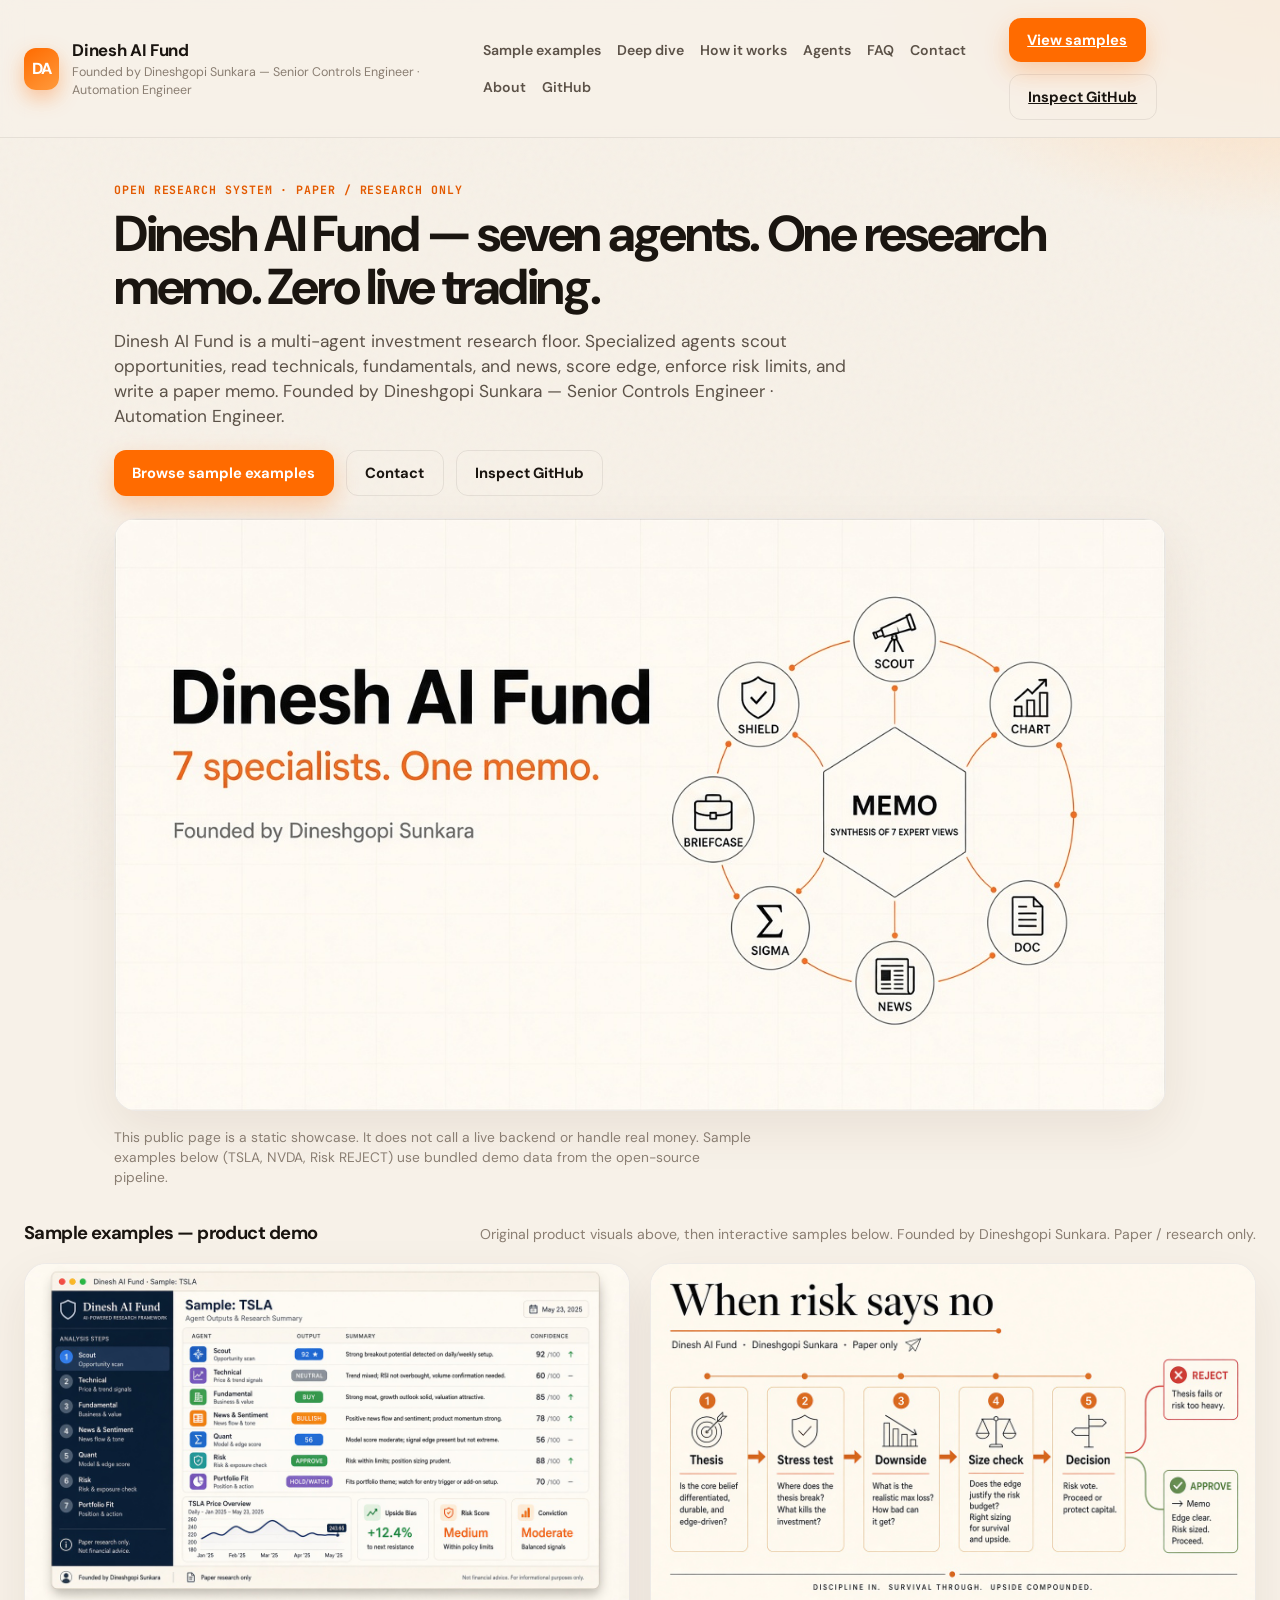
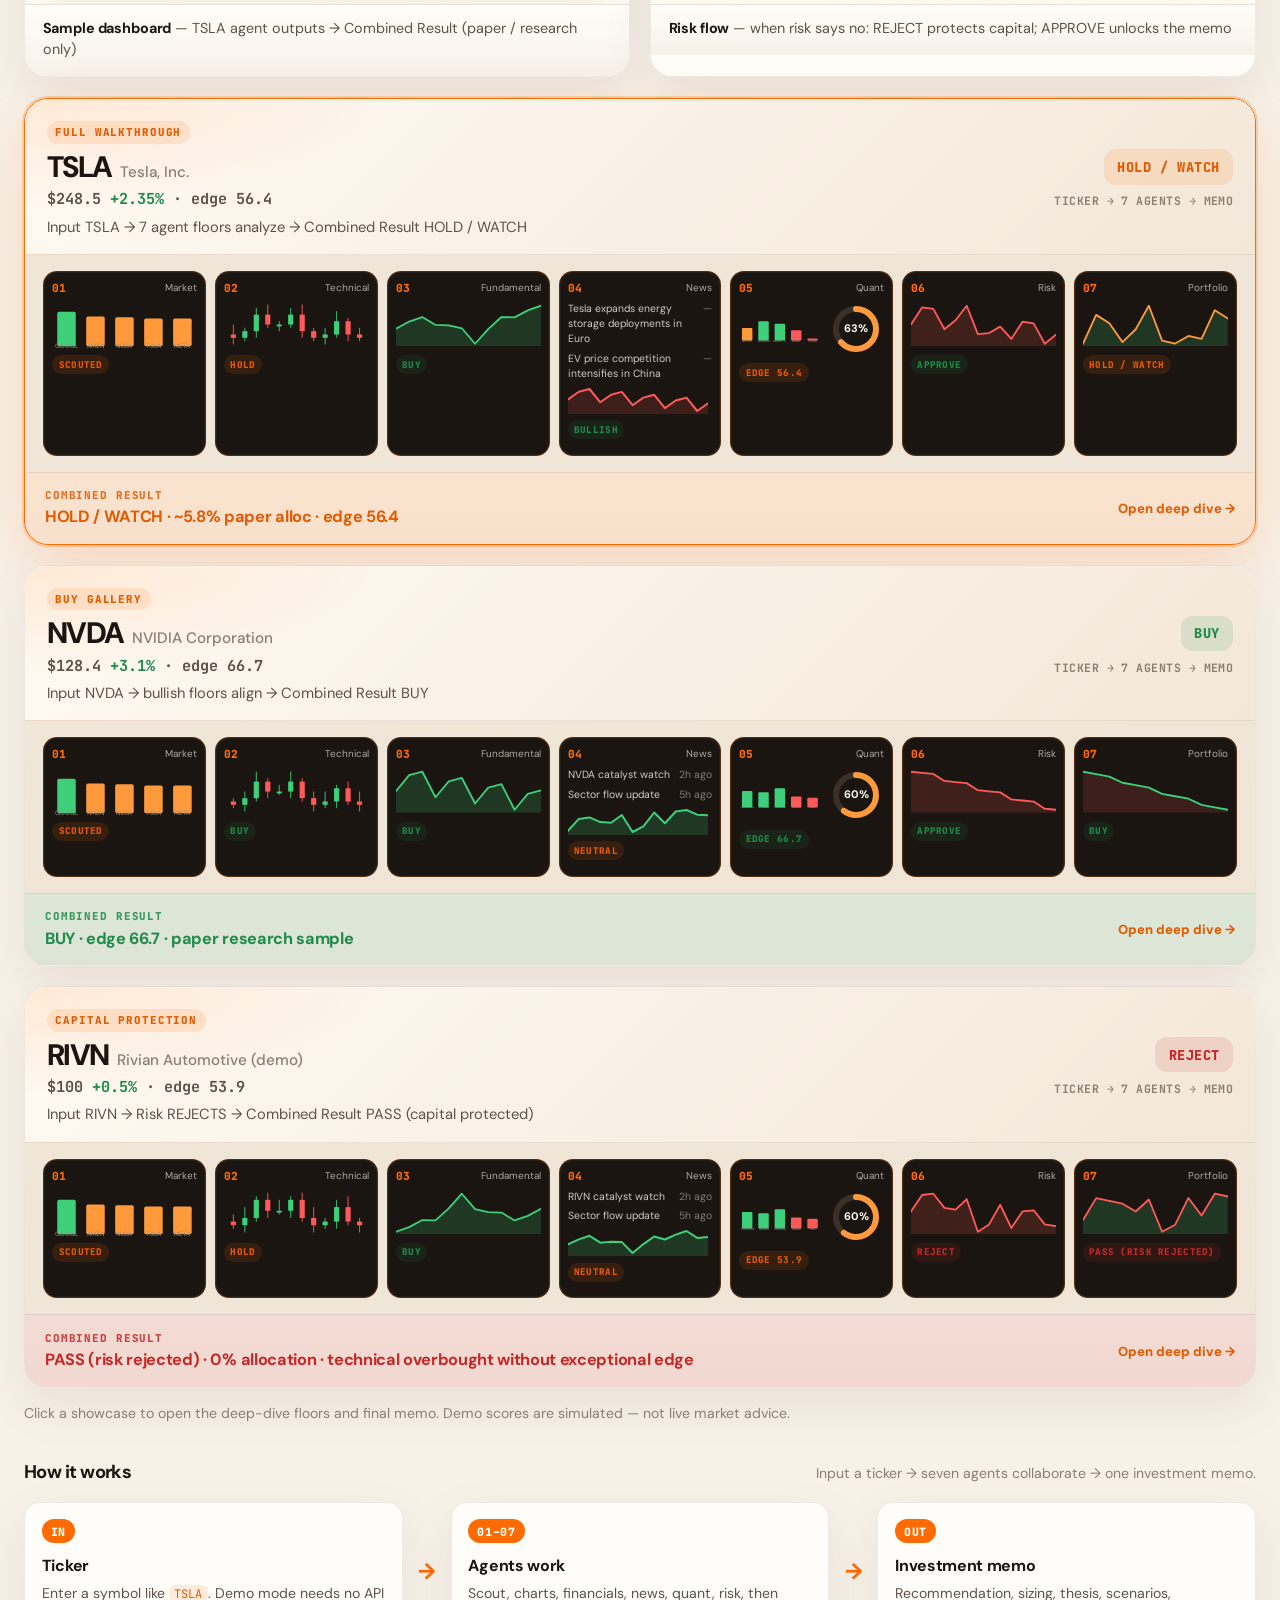
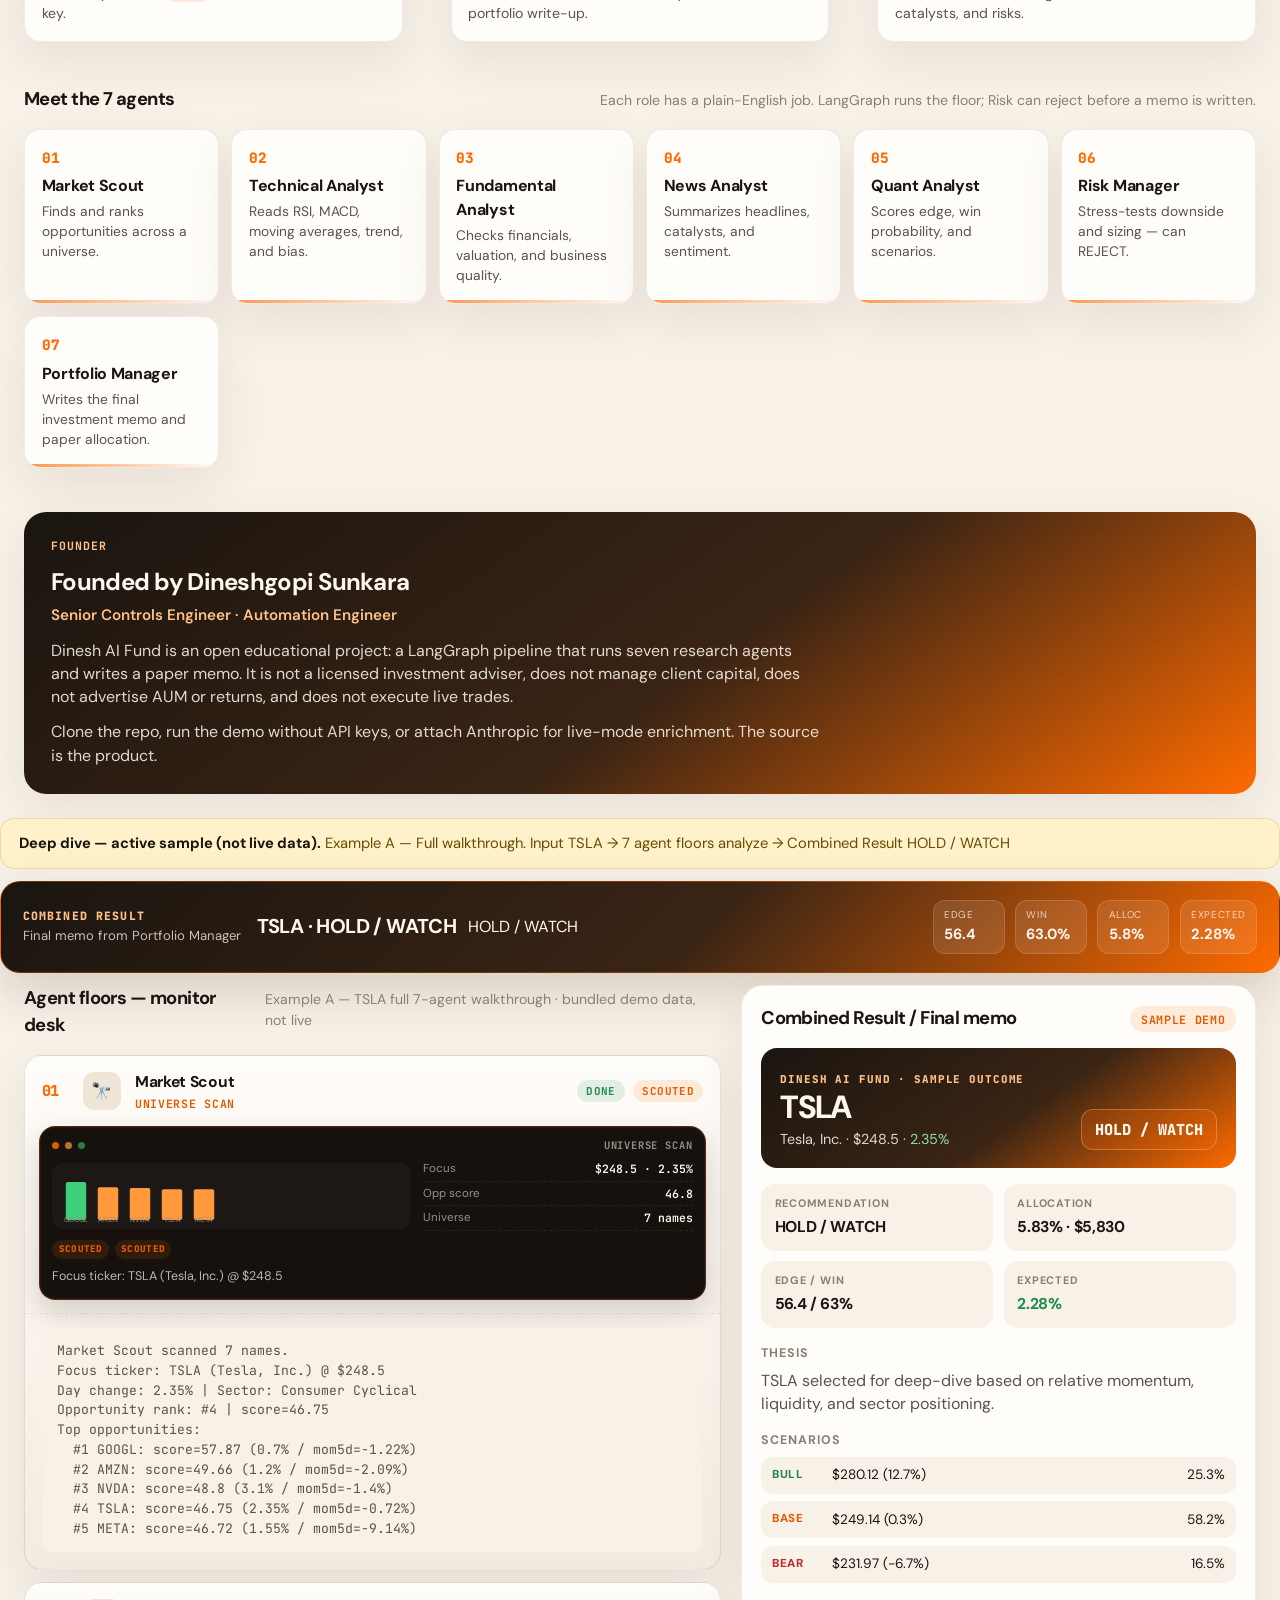
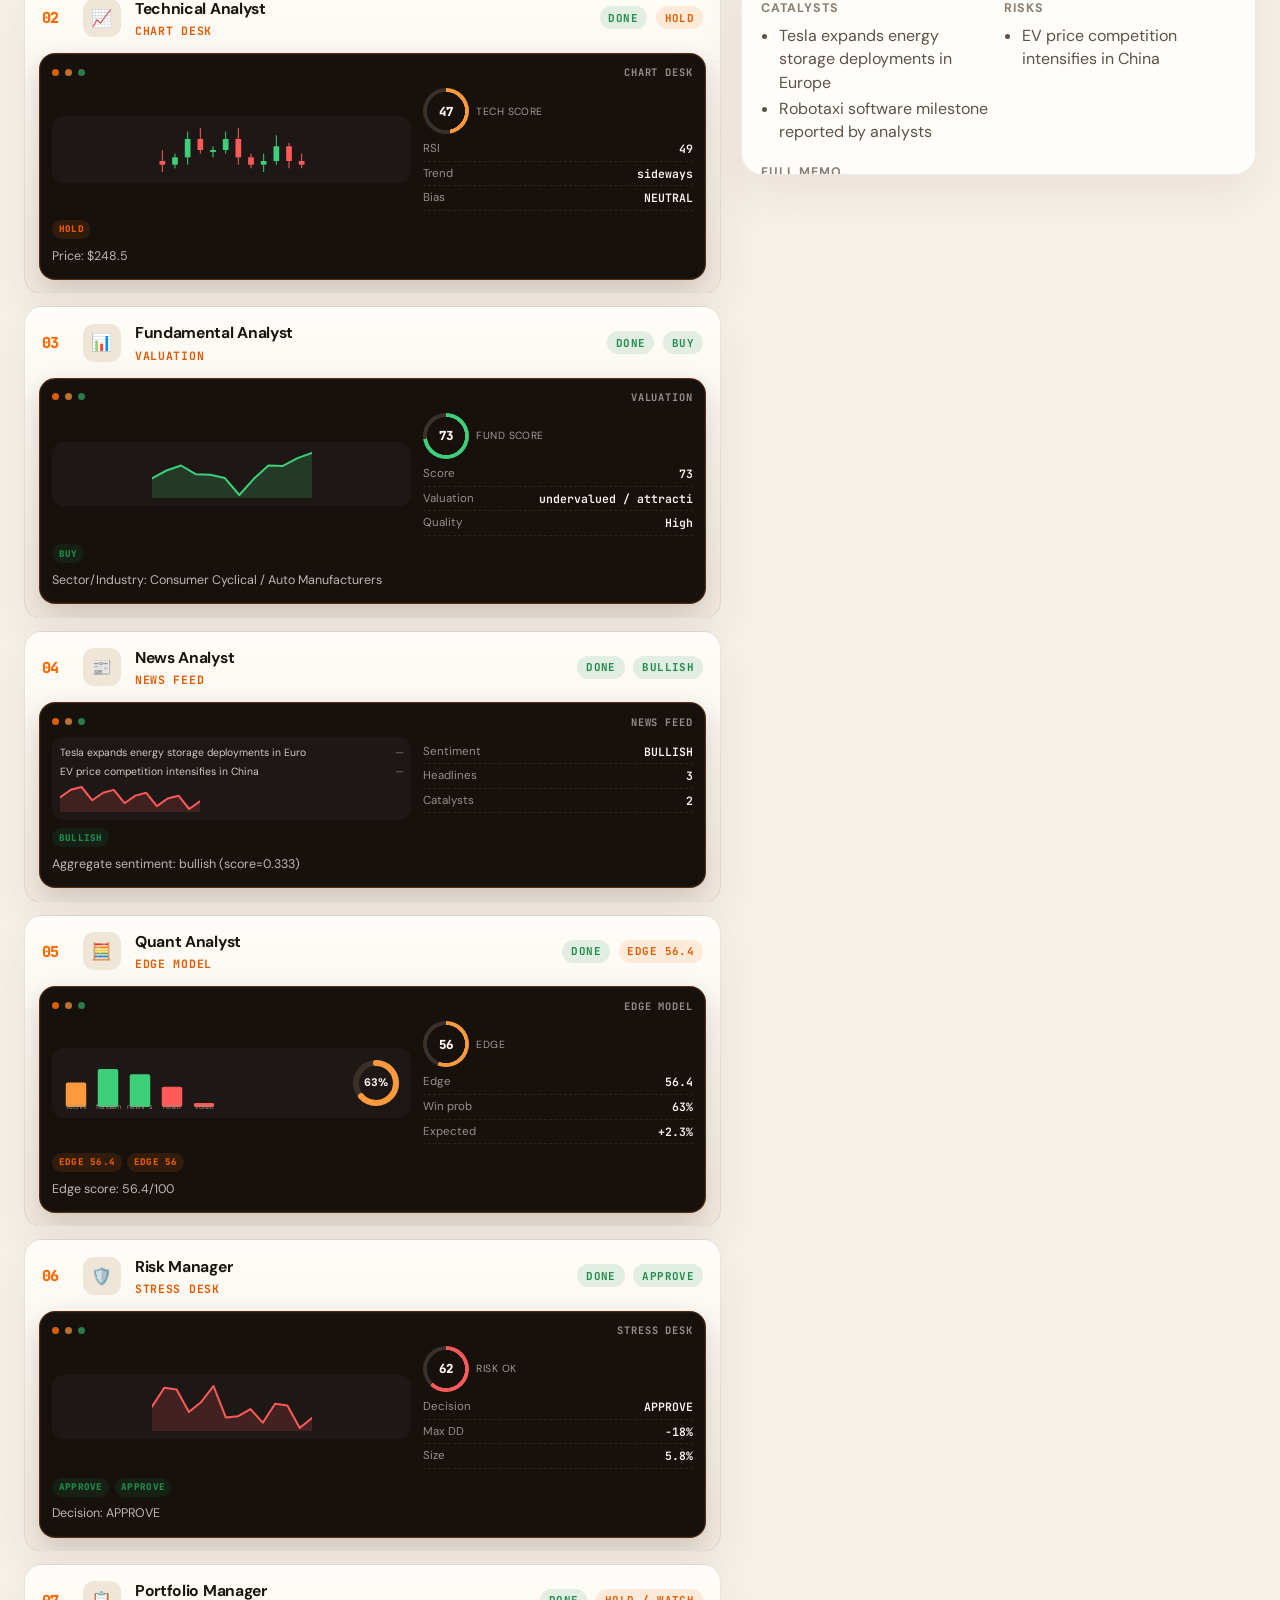
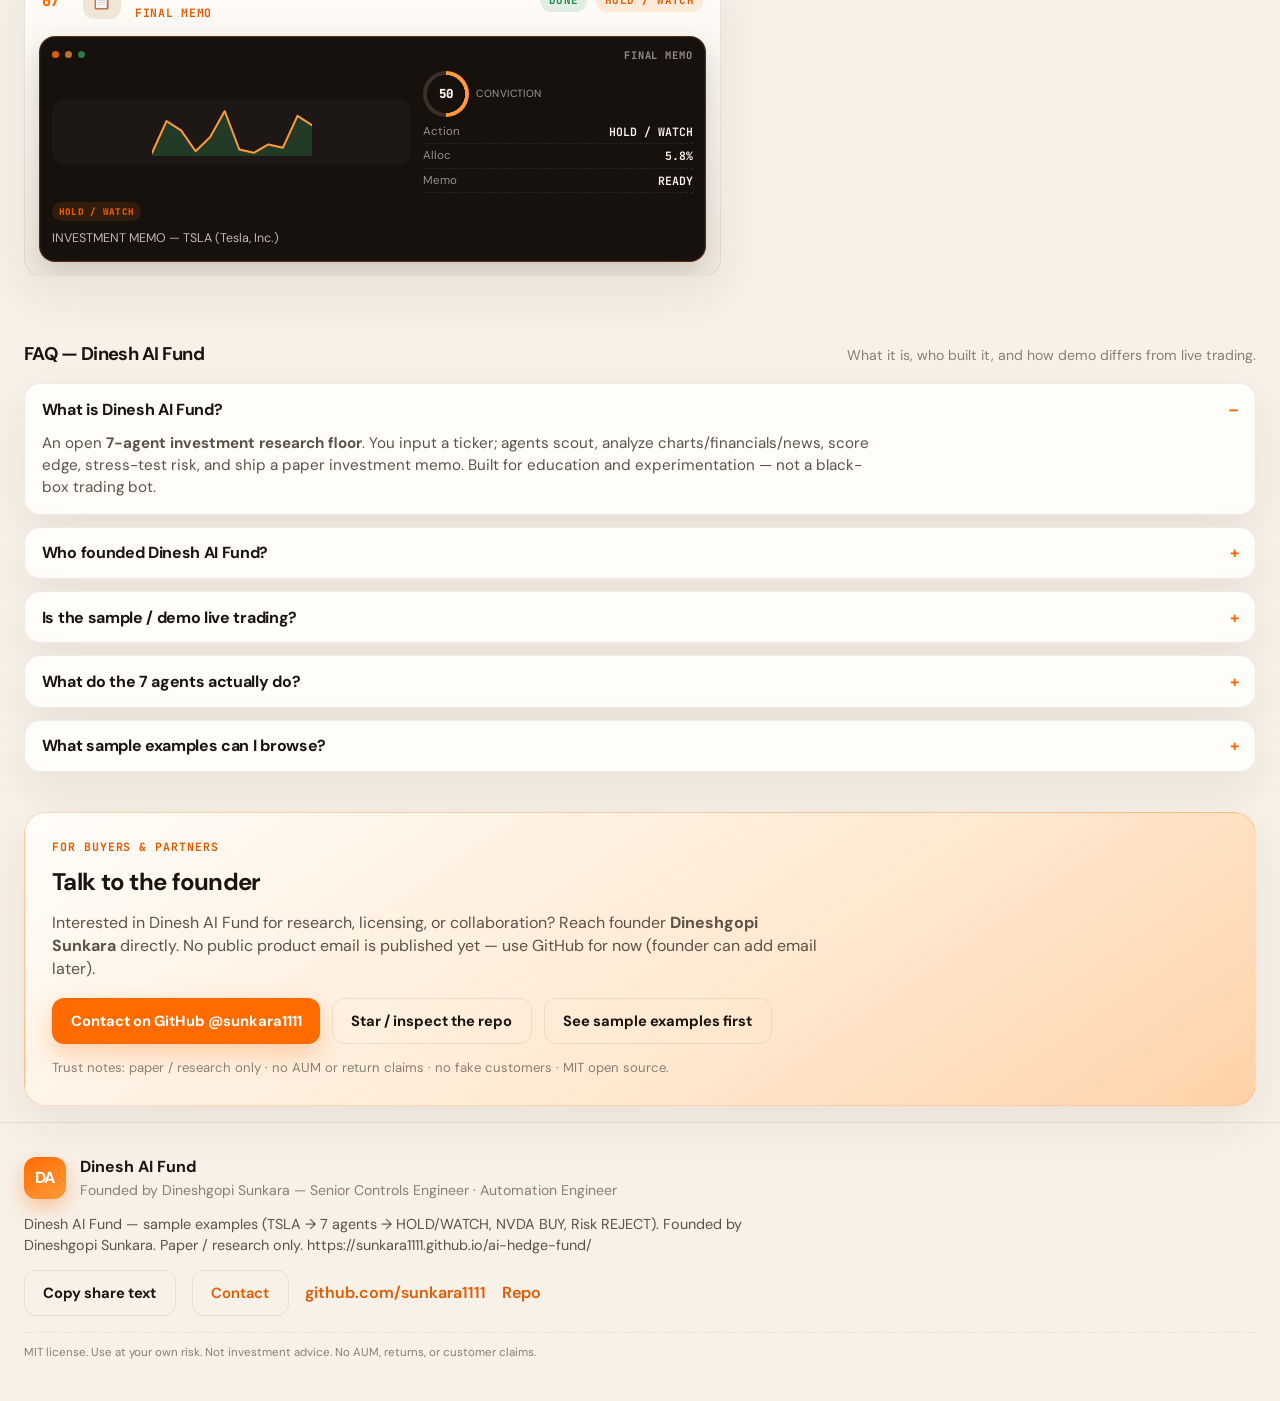
==== commit aefc0f95: "Restore founder credit and finish leftover Pages polish. Keep the Senior Controls title and paper-re" ====
--- a/docs/index.html
+++ b/docs/index.html
@@ -7,6 +7,7 @@
   <title>Dinesh AI Fund by Dineshgopi Sunkara | Original 7-Agent AI Investment Research</title>
   <meta name="description" content="Dinesh AI Fund by Dineshgopi Sunkara — original 7-agent AI investment research on GitHub Pages. Sample examples (TSLA, NVDA, Risk REJECT): ticker → agents → paper memo. Not live trading. Not financial advice." />
   <meta name="author" content="Dineshgopi Sunkara" />
+  <meta name="language" content="English" />
   <meta name="theme-color" content="#ff6b00" />
   <meta name="robots" content="index,follow" />
   <meta name="keywords" content="Dinesh AI Fund, Dineshgopi Sunkara, Dinesh AI Fund by Dineshgopi Sunkara, AI investment research, original multi-agent research, LangGraph, paper trading, investment memo, 7-agent research floor, GitHub Pages, Risk Manager REJECT" />
@@ -50,11 +51,11 @@
       "@id": "https://sunkara1111.github.io/ai-hedge-fund/#founder",
       "name": "Dineshgopi Sunkara",
       "url": "https://github.com/sunkara1111",
-      "jobTitle": "Founder",
+      "jobTitle": "Senior Controls Engineer · Automation Engineer",
       "worksFor": {
         "@id": "https://sunkara1111.github.io/ai-hedge-fund/#organization"
       },
-      "description": "Founder of Dinesh AI Fund — an original open 7-agent investment research floor.",
+      "description": "Founder of Dinesh AI Fund — Senior Controls Engineer · Automation Engineer.",
       "sameAs": [
         "https://github.com/sunkara1111",
         "https://github.com/sunkara1111/ai-hedge-fund"
@@ -197,25 +198,27 @@
   <link rel="apple-touch-icon" href="./apple-touch-icon.png" />
 
   <meta property="og:type" content="website" />
+  <meta property="og:locale" content="en_US" />
   <meta property="og:site_name" content="Dinesh AI Fund" />
   <meta property="og:title" content="Dinesh AI Fund by Dineshgopi Sunkara | Original 7-Agent AI Investment Research" />
-  <meta property="og:description" content="© Dineshgopi Sunkara — Senior Controls Engineer · Automation Engineer. Sample examples: TSLA HOLD/WATCH, NVDA BUY, Risk REJECT. Seven agents, paper memos only — not financial advice." />
+  <meta property="og:description" content="Founded by Dineshgopi Sunkara — Senior Controls Engineer · Automation Engineer. Sample examples: TSLA HOLD/WATCH, NVDA BUY, Risk REJECT. Seven agents, paper memos only — not financial advice." />
   <meta property="og:url" content="https://sunkara1111.github.io/ai-hedge-fund/" />
-  <meta property="og:image" content="https://sunkara1111.github.io/ai-hedge-fund/og-image.png?v=20260913c" />
+  <meta property="og:image" content="https://sunkara1111.github.io/ai-hedge-fund/og-image.png?v=20260920a" />
+  <meta property="og:image:type" content="image/png" />
   <meta property="og:image:width" content="1200" />
   <meta property="og:image:height" content="630" />
-  <meta property="og:image:alt" content="Dinesh AI Fund — 7 specialists orbit into one research memo. © Dineshgopi Sunkara — Senior Controls Engineer · Automation Engineer. Paper / research only." />
+  <meta property="og:image:alt" content="Dinesh AI Fund — 7 specialists orbit into one research memo. Founded by Dineshgopi Sunkara. Paper / research only." />
 
   <meta name="twitter:card" content="summary_large_image" />
   <meta name="twitter:title" content="Dinesh AI Fund by Dineshgopi Sunkara | Original 7-Agent AI Investment Research" />
-  <meta name="twitter:description" content="© Dineshgopi Sunkara — Senior Controls Engineer · Automation Engineer. Sample examples show 7 agents → memo (TSLA, NVDA, REJECT). Paper research only — not financial advice." />
-  <meta name="twitter:image" content="https://sunkara1111.github.io/ai-hedge-fund/og-image.png?v=20260913c" />
-  <meta name="twitter:image:alt" content="Dinesh AI Fund — 7 specialists orbit into one research memo. © Dineshgopi Sunkara — Senior Controls Engineer · Automation Engineer. Paper / research only." />
+  <meta name="twitter:description" content="Founded by Dineshgopi Sunkara — Senior Controls Engineer · Automation Engineer. Sample examples show 7 agents → memo (TSLA, NVDA, REJECT). Paper research only — not financial advice." />
+  <meta name="twitter:image" content="https://sunkara1111.github.io/ai-hedge-fund/og-image.png?v=20260920a" />
+  <meta name="twitter:image:alt" content="Dinesh AI Fund — 7 specialists orbit into one research memo. Founded by Dineshgopi Sunkara. Paper / research only." />
 
   <link rel="preconnect" href="https://fonts.googleapis.com" />
   <link rel="preconnect" href="https://fonts.gstatic.com" crossorigin />
   <link href="https://fonts.googleapis.com/css2?family=DM+Sans:ital,opsz,wght@0,9..40,400;0,9..40,500;0,9..40,600;0,9..40,700;0,9..40,800;1,9..40,400&family=JetBrains+Mono:wght@400;500;600&display=swap" rel="stylesheet" />
-  <link rel="stylesheet" href="./styles.css?v=20260913c" />
+  <link rel="stylesheet" href="./styles.css?v=20260920a" />
 </head>
 <body>
   <div class="grain" aria-hidden="true"></div>
@@ -224,7 +227,7 @@
       <div class="brand-mark">DA</div>
       <div class="brand-text">
         <strong>Dinesh AI Fund</strong>
-        <span>© Dineshgopi Sunkara — Senior Controls Engineer · Automation Engineer</span>
+        <span>Founded by Dineshgopi Sunkara — Senior Controls Engineer · Automation Engineer</span>
       </div>
     </div>
     <nav class="nav" aria-label="Primary">
@@ -246,7 +249,7 @@
   <section class="hero" id="top">
     <p class="eyebrow">Open research system · paper / research only</p>
     <h1>Dinesh AI Fund — seven agents. One research memo. Zero live trading.</h1>
-    <p class="lede">Dinesh AI Fund is a multi-agent investment research floor. Specialized agents scout opportunities, read technicals, fundamentals, and news, score edge, enforce risk limits, and write a paper memo. © Dineshgopi Sunkara — Senior Controls Engineer · Automation Engineer.</p>
+    <p class="lede">Dinesh AI Fund is a multi-agent investment research floor. Specialized agents scout opportunities, read technicals, fundamentals, and news, score edge, enforce risk limits, and write a paper memo. Founded by Dineshgopi Sunkara — Senior Controls Engineer · Automation Engineer.</p>
     <div class="hero-actions">
       <a class="btn btn-primary" href="#examples" id="cta-demo">Browse sample examples</a>
       <a class="btn btn-ghost" href="#contact">Contact</a>
@@ -254,7 +257,7 @@
     </div>
 
     <figure class="hero-visual">
-      <img src="./assets/hero-orbit.png?v=20260913c" width="1280" height="720" alt="Dinesh AI Fund orbit diagram: seven specialists (Scout, Chart, Doc, News, Sigma, Briefcase, Shield) synthesize into one MEMO. © Dineshgopi Sunkara — Senior Controls Engineer · Automation Engineer." loading="eager" decoding="async" />
+      <img src="./assets/hero-orbit.png?v=20260920a" width="1280" height="720" alt="Dinesh AI Fund orbit diagram: seven specialists (Scout, Chart, Doc, News, Sigma, Briefcase, Shield) synthesize into one MEMO. Founded by Dineshgopi Sunkara. Paper / research only." loading="eager" decoding="async" />
       <figcaption class="sr-only">Original product visual for Dinesh AI Fund — seven research specialists orbiting one investment memo.</figcaption>
     </figure>
 
@@ -264,16 +267,16 @@
   <section class="examples" id="examples">
     <div class="section-head">
       <h2>Sample examples — product demo</h2>
-      <p class="muted">Original product visuals above, then interactive samples below. © Dineshgopi Sunkara — Senior Controls Engineer · Automation Engineer. Paper / research only.</p>
+      <p class="muted">Original product visuals above, then interactive samples below. Founded by Dineshgopi Sunkara. Paper / research only.</p>
     </div>
 
     <div class="visual-showcase" aria-label="Original product visuals">
       <figure class="visual-card">
-        <img src="./assets/sample-dashboard.png?v=20260913c" width="1280" height="720" alt="Dinesh AI Fund sample dashboard for TSLA: seven agent outputs with confidence scores, price overview, and Combined Result HOLD/WATCH. Paper research only. © Dineshgopi Sunkara — Senior Controls Engineer · Automation Engineer." loading="lazy" decoding="async" />
+        <img src="./assets/sample-dashboard.png?v=20260920a" width="1280" height="720" alt="Dinesh AI Fund sample dashboard for TSLA: seven agent outputs with confidence scores, price overview, and Combined Result HOLD/WATCH. Paper research only. Founded by Dineshgopi Sunkara." loading="lazy" decoding="async" />
         <figcaption><strong>Sample dashboard</strong> — TSLA agent outputs → Combined Result (paper / research only)</figcaption>
       </figure>
       <figure class="visual-card">
-        <img src="./assets/risk-flow.png?v=20260913c" width="1280" height="720" alt="Dinesh AI Fund risk flow: Thesis → Stress test → Downside → Size check → Decision, ending in REJECT or APPROVE. © Dineshgopi Sunkara — Senior Controls Engineer · Automation Engineer." loading="lazy" decoding="async" />
+        <img src="./assets/risk-flow.png?v=20260920a" width="1280" height="720" alt="Dinesh AI Fund risk flow: Thesis → Stress test → Downside → Size check → Decision, ending in REJECT or APPROVE. Founded by Dineshgopi Sunkara. Paper / research only." loading="lazy" decoding="async" />
         <figcaption><strong>Risk flow</strong> — when risk says no: REJECT protects capital; APPROVE unlocks the memo</figcaption>
       </figure>
     </div>
@@ -329,7 +332,8 @@
   <section class="about" id="about">
     <div class="about-card">
       <p class="eyebrow">Founder</p>
-      <h2>© Dineshgopi Sunkara — Senior Controls Engineer · Automation Engineer</h2>
+      <h2>Founded by Dineshgopi Sunkara</h2>
+      <p class="founder-title">Senior Controls Engineer · Automation Engineer</p>
       <p>Dinesh AI Fund is an open educational project: a LangGraph pipeline that runs seven research agents and writes a paper memo. It is not a licensed investment adviser, does not manage client capital, does not advertise AUM or returns, and does not execute live trades.</p>
       <p>Clone the repo, run the demo without API keys, or attach Anthropic for live-mode enrichment. The source is the product.</p>
     </div>
@@ -467,10 +471,10 @@
       <div class="brand-mark">DA</div>
       <div>
         <strong>Dinesh AI Fund</strong>
-        <p>© Dineshgopi Sunkara — Senior Controls Engineer · Automation Engineer</p>
-      </div>
-    </div>
-    <p class="share-line" id="share-text">Dinesh AI Fund — sample examples (TSLA → 7 agents → HOLD/WATCH, NVDA BUY, Risk REJECT). © Dineshgopi Sunkara — Senior Controls Engineer · Automation Engineer. Paper / research only. https://sunkara1111.github.io/ai-hedge-fund/</p>
+        <p>Founded by Dineshgopi Sunkara — Senior Controls Engineer · Automation Engineer</p>
+      </div>
+    </div>
+    <p class="share-line" id="share-text">Dinesh AI Fund — sample examples (TSLA → 7 agents → HOLD/WATCH, NVDA BUY, Risk REJECT). Founded by Dineshgopi Sunkara. Paper / research only. https://sunkara1111.github.io/ai-hedge-fund/</p>
     <div class="footer-actions">
       <button type="button" class="btn btn-ghost" id="btn-copy-share">Copy share text</button>
       <a class="btn btn-ghost" href="#contact">Contact</a>
@@ -480,6 +484,6 @@
     <p class="disclaimer">MIT license. Use at your own risk. Not investment advice. No AUM, returns, or customer claims.</p>
   </footer>
 
-  <script src="./app.js?v=20260913c"></script>
+  <script src="./app.js?v=20260920a"></script>
 </body>
 </html>
--- a/docs/styles.css
+++ b/docs/styles.css
@@ -396,13 +396,6 @@
   padding-top: 0.75rem;
 }
 
-.copyright {
-  margin: 0.5rem 0 0;
-  font-size: 0.78rem;
-  color: var(--ink-soft);
-  font-weight: 600;
-}
-
 @media (max-width: 980px) {
   .layout { grid-template-columns: 1fr; }
   .memo-panel { position: static; max-height: none; }
@@ -538,6 +531,11 @@
 }
 .about-card .eyebrow { color: #ffc089; }
 .about-card h2 { margin: 0 0 0.7rem; letter-spacing: -0.03em; }
+.about-card .founder-title {
+  margin: -0.35rem 0 0.85rem;
+  font: 600 0.95rem var(--sans);
+  color: #ffc089;
+}
 .about-card p { margin: 0 0 0.75rem; color: rgba(255,248,240,0.86); max-width: 48rem; }
 .about-card p:last-child { margin-bottom: 0; }
 
